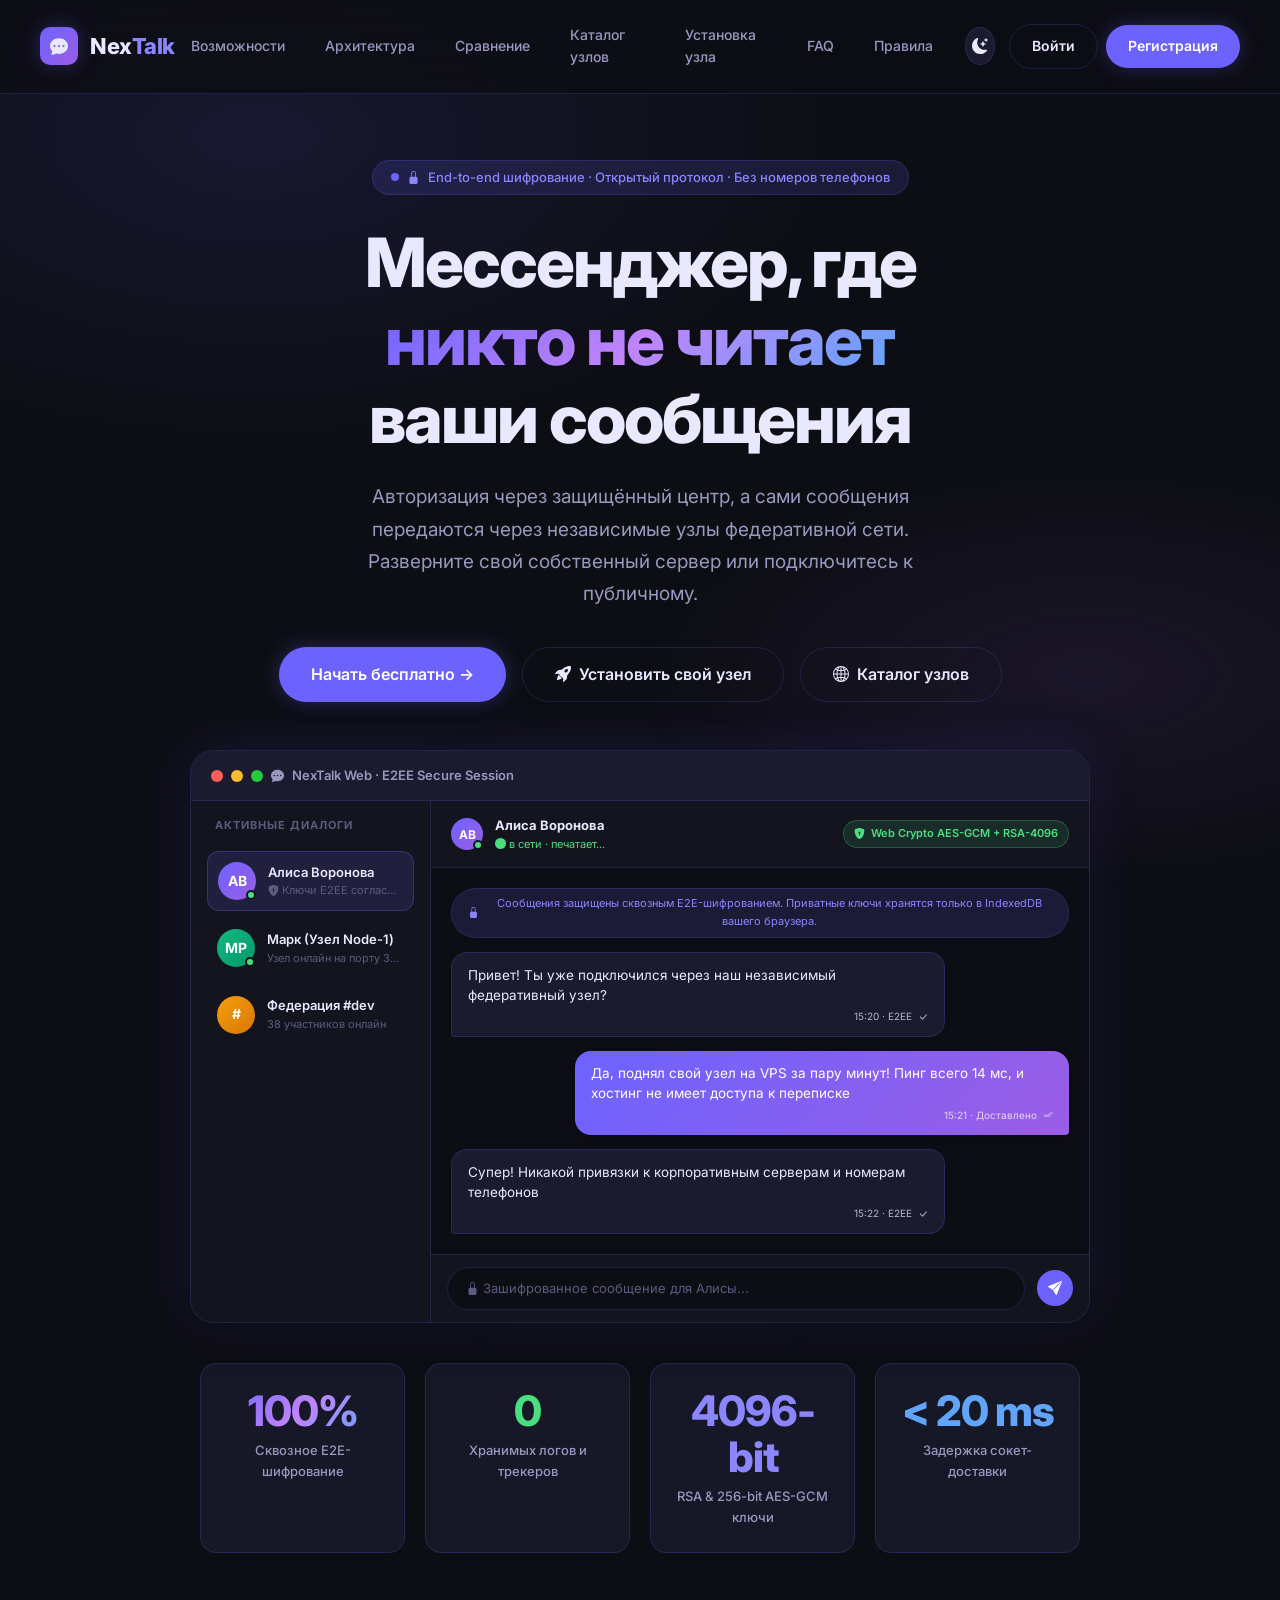
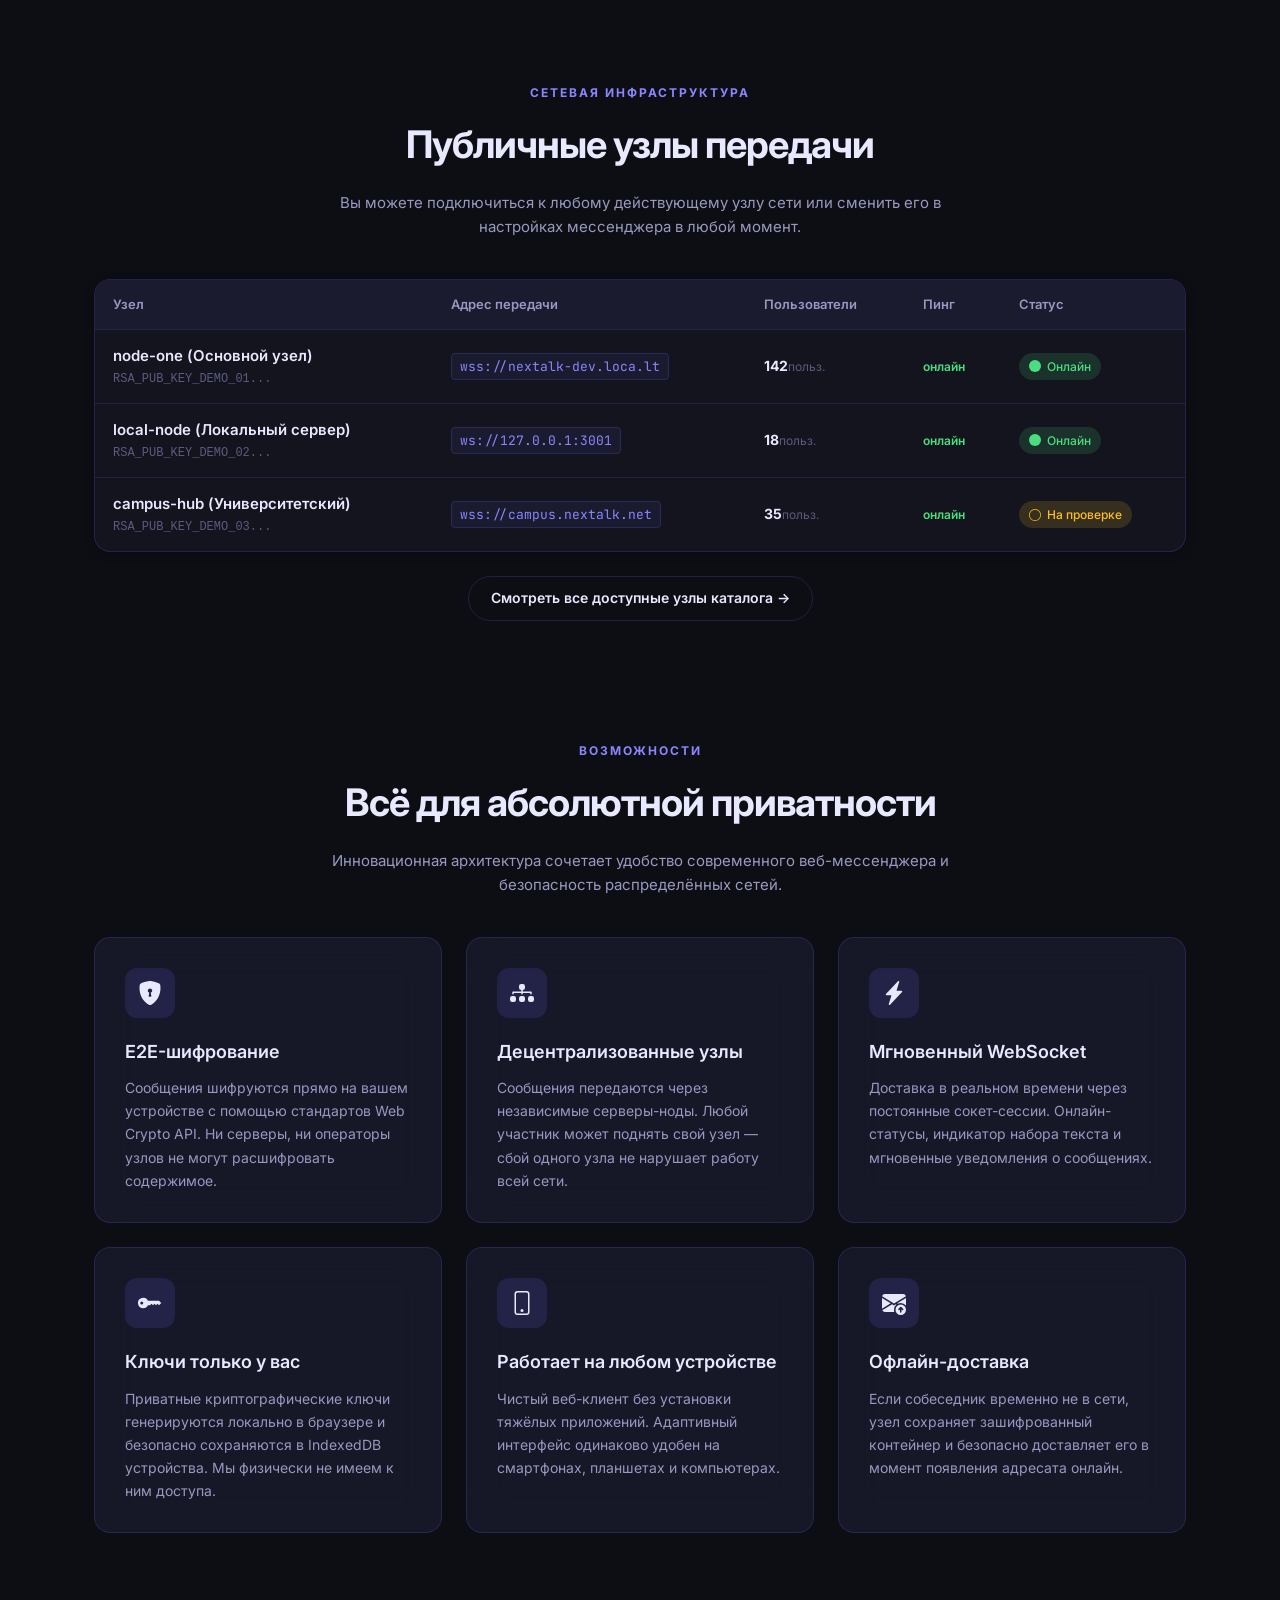
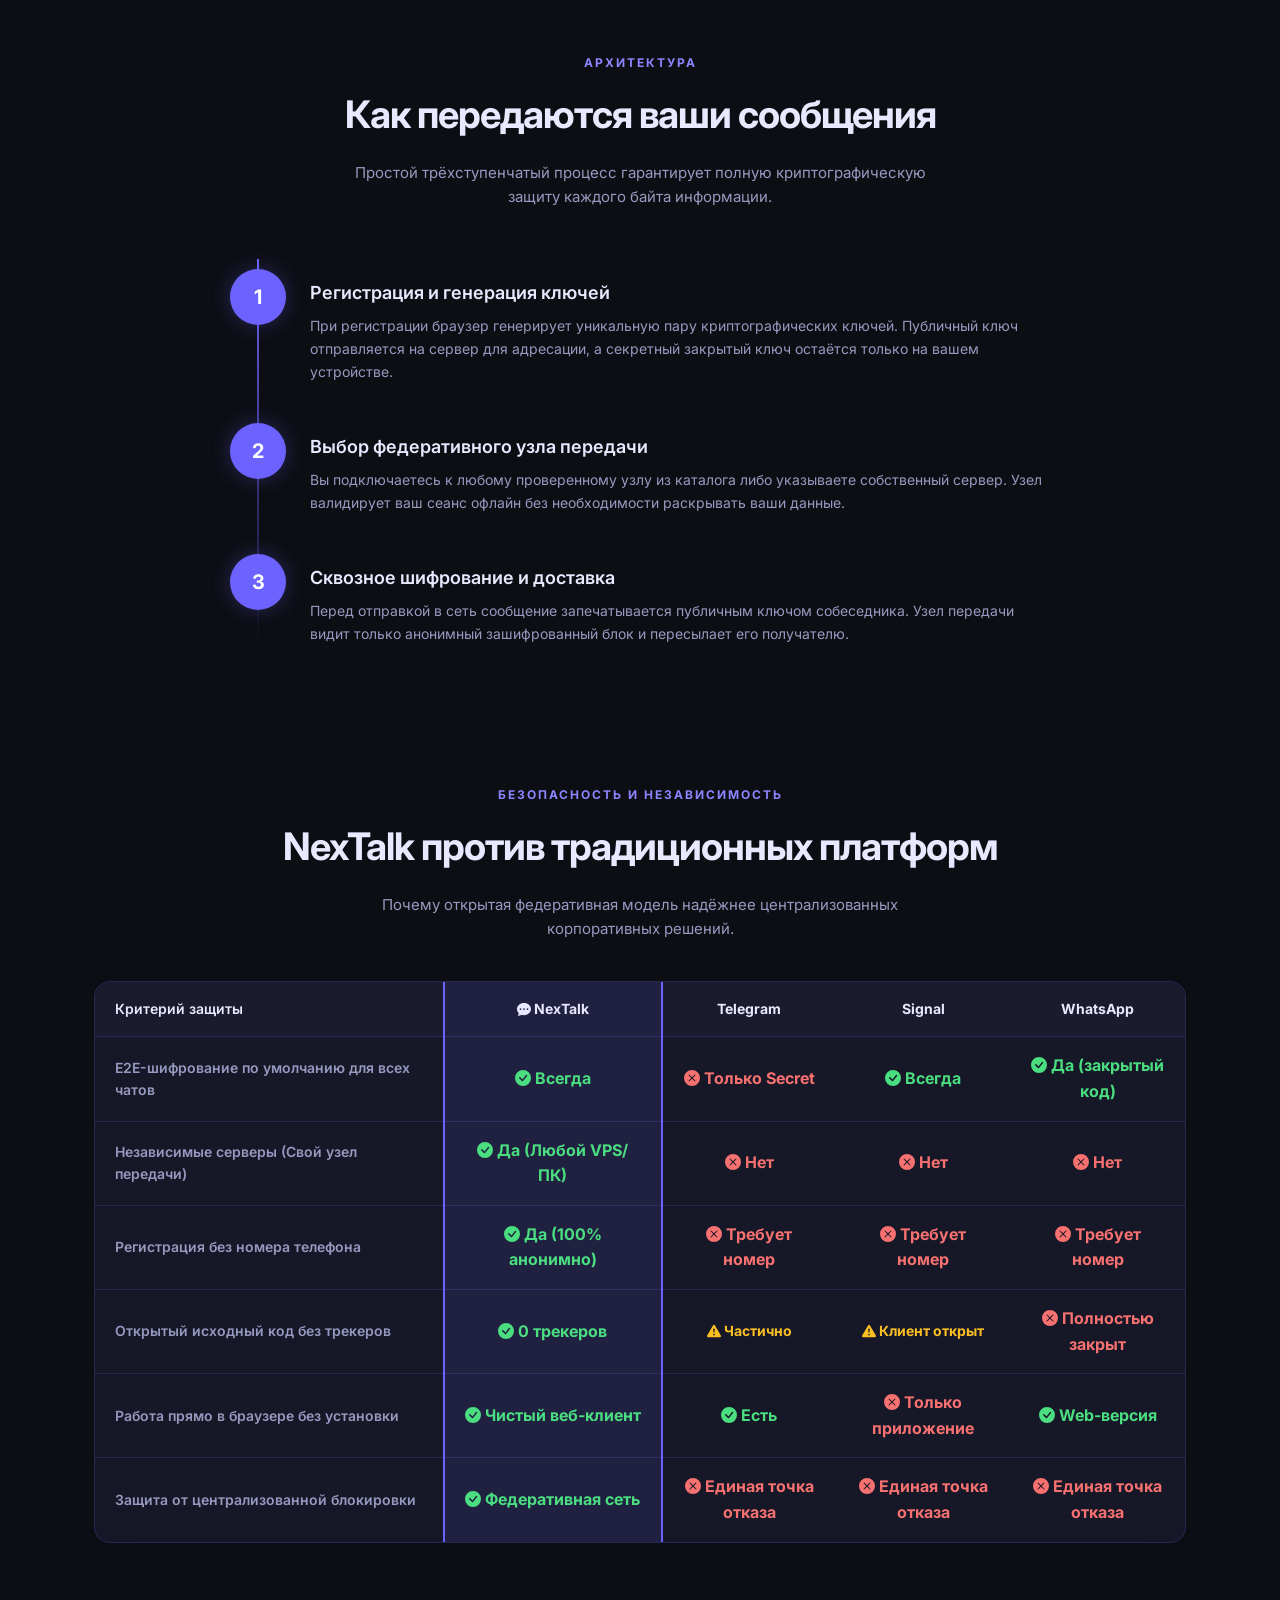
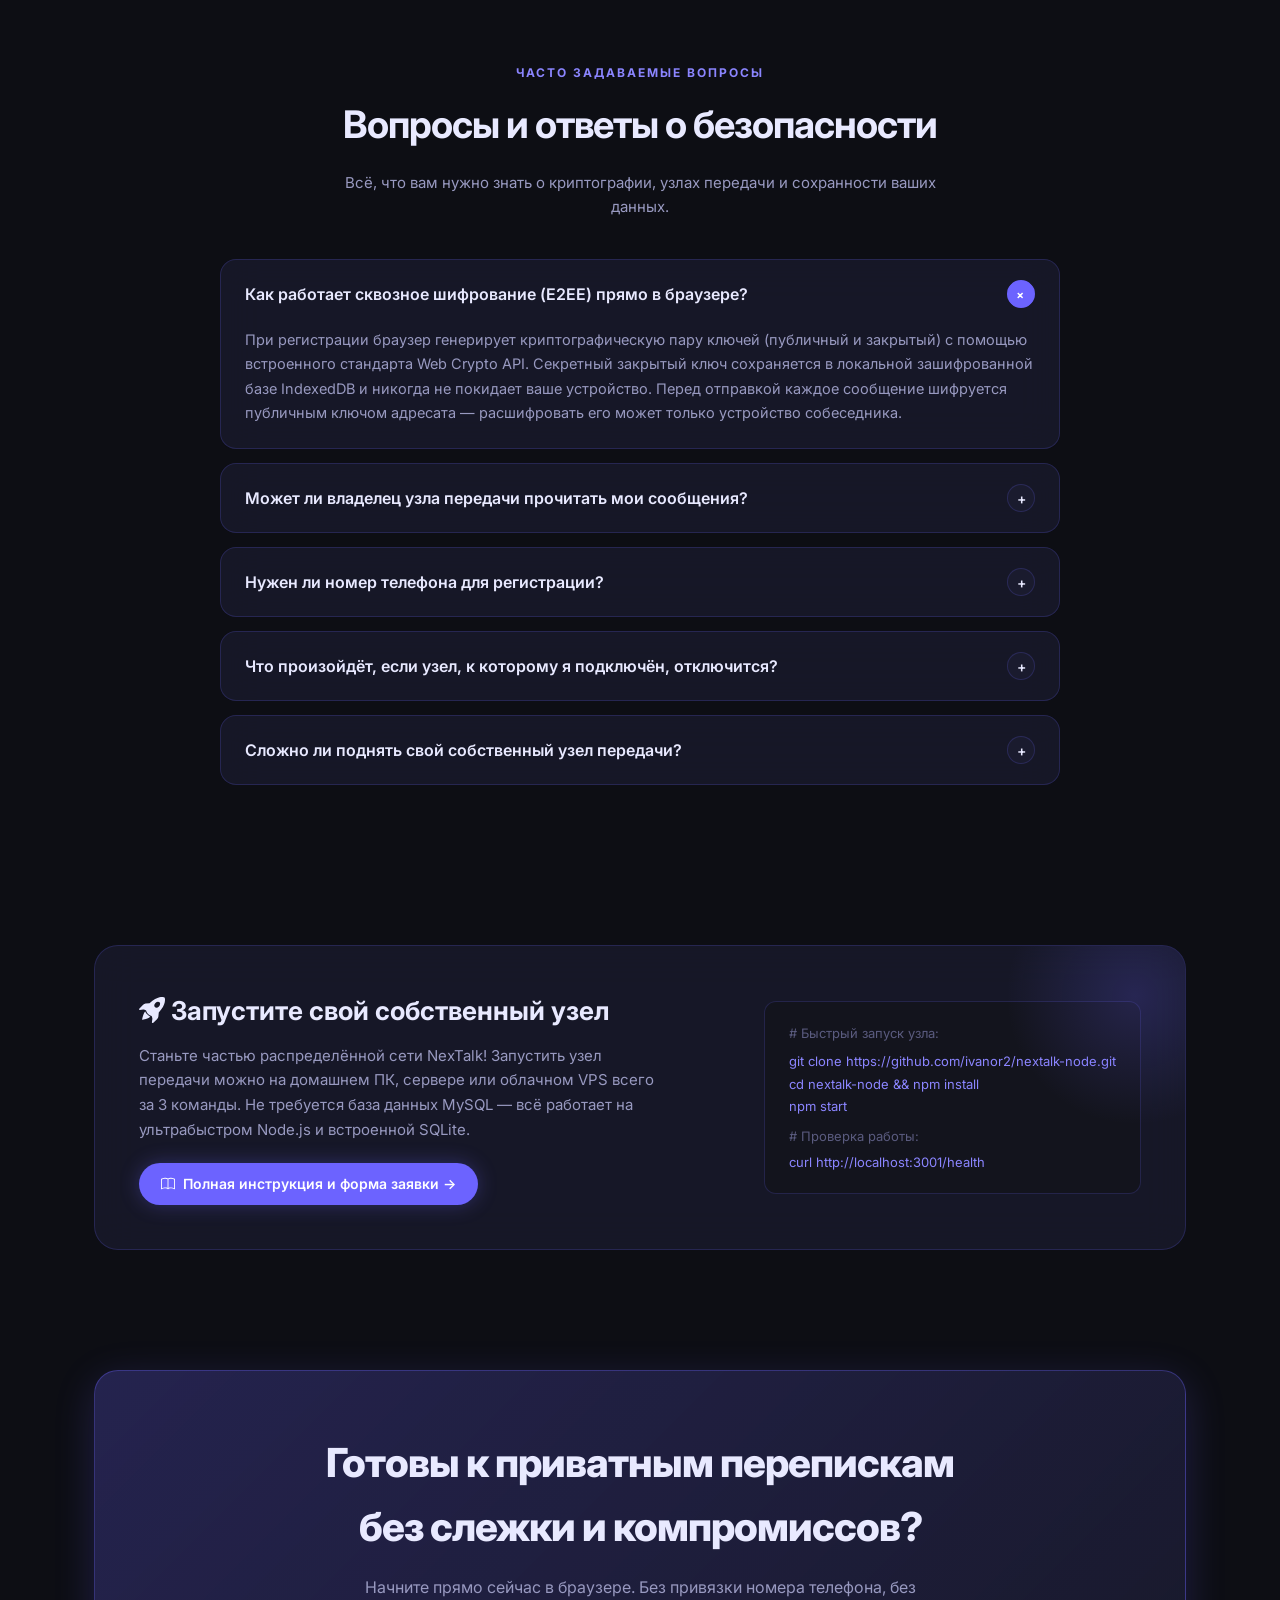
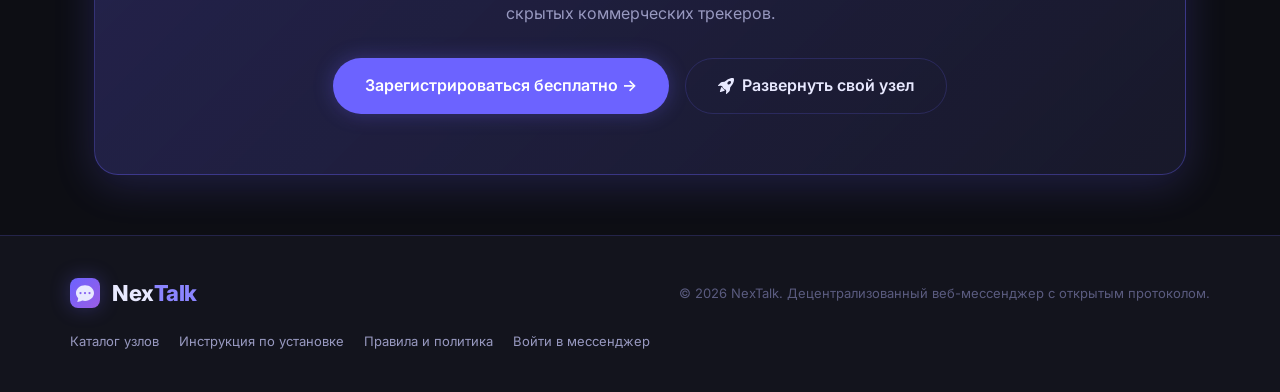
==== index.html @ 7e117a7c "task snapshot 45705c16-a307-473e-a20a-50e073682988" ====
<!DOCTYPE html><html lang="ru" data-theme="dark"><head><meta charset="UTF-8"><meta name="viewport" content="width=device-width, initial-scale=1.0"><title>NexTalk — Децентрализованный мессенджер с E2E-шифрованием</title><meta name="description" content="NexTalk — защищённый веб-мессенджер со сквозным шифрованием (E2EE) и децентрализованной сетью независимых узлов передачи сообщений."><!-- SEO / Social --><meta property="og:type" content="website"><meta property="og:title" content="NexTalk — Децентрализованный мессенджер с E2E-шифрованием"><meta property="og:description" content="NexTalk — защищённый веб-мессенджер со сквозным шифрованием (E2EE) и децентрализованной сетью независимых узлов передачи сообщений."><meta name="twitter:card" content="summary_large_image"><link rel="icon" href="data:image/svg+xml,<svg xmlns='http://www.w3.org/2000/svg' viewBox='0 0 16 16'><text y='14' font-size='14'>%F0%9F%92%AC</text></svg>"><!-- Performance: early font connections --><link rel="preconnect" href="https://fonts.googleapis.com"><link rel="preconnect" href="https://fonts.gstatic.com" crossorigin><link rel="stylesheet" href="https://fonts.googleapis.com/css2?family=Inter:wght@300;400;500;600;700;800&family=JetBrains+Mono:wght@400;500;600&display=swap" media="print" onload="this.media='all'"><noscript><link rel="stylesheet" href="https://fonts.googleapis.com/css2?family=Inter:wght@300;400;500;600;700;800&family=JetBrains+Mono:wght@400;500;600&display=swap"></noscript><link rel="stylesheet" href="css/style.css"></head><body><!-- NAV --><nav class="nav" id="mainNav"><a href="index.html" class="nav-logo"><div class="logo-icon"><svg xmlns="http://www.w3.org/2000/svg" width="16" height="16" fill="currentColor" class="bi bi-chat-dots-fill" viewBox="0 0 16 16"><path d="M16 8c0 3.866-3.582 7-8 7a9 9 0 0 1-2.347-.306c-.584.296-1.925.864-4.181 1.234-.2.032-.352-.176-.273-.362.354-.836.674-1.95.77-2.966C.744 11.37 0 9.76 0 8c0-3.866 3.582-7 8-7s8 3.134 8 7M5 8a1 1 0 1 0-2 0 1 1 0 0 0 2 0m4 0a1 1 0 1 0-2 0 1 1 0 0 0 2 0m3 1a1 1 0 1 0 0-2 1 1 0 0 0 0 2"/></svg></div><span>Nex<em>Talk</em></span></a><button class="nav-burger" id="navBurger" aria-label="Меню"><svg xmlns="http://www.w3.org/2000/svg" width="16" height="16" fill="currentColor" class="bi bi-list" viewBox="0 0 16 16"><path fill-rule="evenodd" d="M2.5 12a.5.5 0 0 1 .5-.5h10a.5.5 0 0 1 0 1H3a.5.5 0 0 1-.5-.5m0-4a.5.5 0 0 1 .5-.5h10a.5.5 0 0 1 0 1H3a.5.5 0 0 1-.5-.5m0-4a.5.5 0 0 1 .5-.5h10a.5.5 0 0 1 0 1H3a.5.5 0 0 1-.5-.5"/></svg></button><div class="nav-links" id="navLinks"><a href="#features" class="nav-link">Возможности</a><a href="#how" class="nav-link">Архитектура</a><a href="#comparison" class="nav-link">Сравнение</a><a href="nodes.html" class="nav-link">Каталог узлов</a><a href="install.html" class="nav-link">Установка узла</a><a href="#faq" class="nav-link">FAQ</a><a href="rules.html" class="nav-link">Правила</a><button class="theme-toggle" id="themeToggle" title="Переключить тему"><svg xmlns="http://www.w3.org/2000/svg" width="16" height="16" fill="currentColor" class="bi bi-moon-stars-fill" viewBox="0 0 16 16"><path d="M6 .278a.77.77 0 0 1 .08.858 7.2 7.2 0 0 0-.878 3.46c0 4.021 3.278 7.277 7.318 7.277q.792-.001 1.533-.16a.79.79 0 0 1 .81.316.73.73 0 0 1-.031.893A8.35 8.35 0 0 1 8.344 16C3.734 16 0 12.286 0 7.71 0 4.266 2.114 1.312 5.124.06A.75.75 0 0 1 6 .278"/><path d="M10.794 3.148a.217.217 0 0 1 .412 0l.387 1.162c.173.518.579.924 1.097 1.097l1.162.387a.217.217 0 0 1 0 .412l-1.162.387a1.73 1.73 0 0 0-1.097 1.097l-.387 1.162a.217.217 0 0 1-.412 0l-.387-1.162A1.73 1.73 0 0 0 9.31 6.593l-1.162-.387a.217.217 0 0 1 0-.412l1.162-.387a1.73 1.73 0 0 0 1.097-1.097zM13.863.099a.145.145 0 0 1 .274 0l.258.774c.115.346.386.617.732.732l.774.258a.145.145 0 0 1 0 .274l-.774.258a1.16 1.16 0 0 0-.732.732l-.258.774a.145.145 0 0 1-.274 0l-.258-.774a1.16 1.16 0 0 0-.732-.732l-.774-.258a.145.145 0 0 1 0-.274l.774-.258c.346-.115.617-.386.732-.732z"/></svg></button><a href="../login.php" class="btn btn-ghost" style="margin-left: 6px;">Войти</a><a href="../register.php" class="btn btn-primary">Регистрация</a></div></nav><div class="nav-spacer"></div><!-- HERO --><header class="hero"><div class="hero-badge"><svg xmlns="http://www.w3.org/2000/svg" width="16" height="16" fill="currentColor" class="bi bi-lock-fill" viewBox="0 0 16 16"><path d="M8 1a2 2 0 0 1 2 2v4H6V3a2 2 0 0 1 2-2m3 6V3a3 3 0 0 0-6 0v4a2 2 0 0 0-2 2v5a2 2 0 0 0 2 2h6a2 2 0 0 0 2-2V9a2 2 0 0 0-2-2"/></svg> End-to-end шифрование · Открытый протокол · Без номеров телефонов
    </div><h1>
      Мессенджер, где<br><span class="gradient-text">никто не читает</span><br>
      ваши сообщения
    </h1><p class="hero-desc">
      Авторизация через защищённый центр, а сами сообщения передаются через независимые узлы федеративной сети. Разверните свой собственный сервер или подключитесь к публичному.
    </p><div class="hero-actions"><a href="../register.php" class="btn btn-primary btn-lg">
        Начать бесплатно →
      </a><a href="install.html" class="btn btn-ghost btn-lg"><svg xmlns="http://www.w3.org/2000/svg" width="16" height="16" fill="currentColor" class="bi bi-rocket-takeoff-fill" viewBox="0 0 16 16"><path d="M12.17 9.53c2.307-2.592 3.278-4.684 3.641-6.218.21-.887.214-1.58.16-2.065a3.6 3.6 0 0 0-.108-.563 2 2 0 0 0-.078-.23V.453c-.073-.164-.168-.234-.352-.295a2 2 0 0 0-.16-.045 4 4 0 0 0-.57-.093c-.49-.044-1.19-.03-2.08.188-1.536.374-3.618 1.343-6.161 3.604l-2.4.238h-.006a2.55 2.55 0 0 0-1.524.734L.15 7.17a.512.512 0 0 0 .433.868l1.896-.271c.28-.04.592.013.955.132.232.076.437.16.655.248l.203.083c.196.816.66 1.58 1.275 2.195.613.614 1.376 1.08 2.191 1.277l.082.202c.089.218.173.424.249.657.118.363.172.676.132.956l-.271 1.9a.512.512 0 0 0 .867.433l2.382-2.386c.41-.41.668-.949.732-1.526zm.11-3.699c-.797.8-1.93.961-2.528.362-.598-.6-.436-1.733.361-2.532.798-.799 1.93-.96 2.528-.361s.437 1.732-.36 2.531Z"/><path d="M5.205 10.787a7.6 7.6 0 0 0 1.804 1.352c-1.118 1.007-4.929 2.028-5.054 1.903-.126-.127.737-4.189 1.839-5.18.346.69.837 1.35 1.411 1.925"/></svg> Установить свой узел
      </a><a href="nodes.html" class="btn btn-ghost btn-lg"><svg xmlns="http://www.w3.org/2000/svg" width="16" height="16" fill="currentColor" class="bi bi-globe2" viewBox="0 0 16 16"><path d="M0 8a8 8 0 1 1 16 0A8 8 0 0 1 0 8m7.5-6.923c-.67.204-1.335.82-1.887 1.855q-.215.403-.395.872c.705.157 1.472.257 2.282.287zM4.249 3.539q.214-.577.481-1.078a7 7 0 0 1 .597-.933A7 7 0 0 0 3.051 3.05q.544.277 1.198.49zM3.509 7.5c.036-1.07.188-2.087.436-3.008a9 9 0 0 1-1.565-.667A6.96 6.96 0 0 0 1.018 7.5zm1.4-2.741a12.3 12.3 0 0 0-.4 2.741H7.5V5.091c-.91-.03-1.783-.145-2.591-.332M8.5 5.09V7.5h2.99a12.3 12.3 0 0 0-.399-2.741c-.808.187-1.681.301-2.591.332zM4.51 8.5c.035.987.176 1.914.399 2.741A13.6 13.6 0 0 1 7.5 10.91V8.5zm3.99 0v2.409c.91.03 1.783.145 2.591.332.223-.827.364-1.754.4-2.741zm-3.282 3.696q.18.469.395.872c.552 1.035 1.218 1.65 1.887 1.855V11.91c-.81.03-1.577.13-2.282.287zm.11 2.276a7 7 0 0 1-.598-.933 9 9 0 0 1-.481-1.079 8.4 8.4 0 0 0-1.198.49 7 7 0 0 0 2.276 1.522zm-1.383-2.964A13.4 13.4 0 0 1 3.508 8.5h-2.49a6.96 6.96 0 0 0 1.362 3.675c.47-.258.995-.482 1.565-.667m6.728 2.964a7 7 0 0 0 2.275-1.521 8.4 8.4 0 0 0-1.197-.49 9 9 0 0 1-.481 1.078 7 7 0 0 1-.597.933M8.5 11.909v3.014c.67-.204 1.335-.82 1.887-1.855q.216-.403.395-.872A12.6 12.6 0 0 0 8.5 11.91zm3.555-.401c.57.185 1.095.409 1.565.667A6.96 6.96 0 0 0 14.982 8.5h-2.49a13.4 13.4 0 0 1-.437 3.008M14.982 7.5a6.96 6.96 0 0 0-1.362-3.675c-.47.258-.995.482-1.565.667.248.92.4 1.938.437 3.008zM11.27 2.461q.266.502.482 1.078a8.4 8.4 0 0 0 1.196-.49 7 7 0 0 0-2.275-1.52c.218.283.418.597.597.932m-.488 1.343a8 8 0 0 0-.395-.872C9.835 1.897 9.17 1.282 8.5 1.077V4.09c.81-.03 1.577-.13 2.282-.287z"/></svg> Каталог узлов
      </a></div><!-- INTERACTIVE PRODUCT MOCKUP --><div class="hero-mockup-container"><div class="hero-mockup-glow"></div><div class="mockup-window" id="heroMockup"><!-- Window Titlebar --><div class="mockup-titlebar"><div class="mockup-dots"><span class="mockup-dot red"></span><span class="mockup-dot yellow"></span><span class="mockup-dot green"></span><span class="mockup-window-title"><svg xmlns="http://www.w3.org/2000/svg" width="16" height="16" fill="currentColor" class="bi bi-chat-dots-fill" viewBox="0 0 16 16"><path d="M16 8c0 3.866-3.582 7-8 7a9 9 0 0 1-2.347-.306c-.584.296-1.925.864-4.181 1.234-.2.032-.352-.176-.273-.362.354-.836.674-1.95.77-2.966C.744 11.37 0 9.76 0 8c0-3.866 3.582-7 8-7s8 3.134 8 7M5 8a1 1 0 1 0-2 0 1 1 0 0 0 2 0m4 0a1 1 0 1 0-2 0 1 1 0 0 0 2 0m3 1a1 1 0 1 0 0-2 1 1 0 0 0 0 2"/></svg> NexTalk Web · E2EE Secure Session</span></div></div><!-- Window Body --><div class="mockup-body"><!-- Mockup Sidebar --><div class="mockup-sidebar"><div class="mockup-sidebar-header">Активные диалоги</div><div class="mockup-chat-item active"><div class="mockup-avatar">
                АВ
                <span class="status-dot"></span></div><div class="mockup-chat-info"><div class="mockup-chat-name">Алиса Воронова</div><div class="mockup-chat-preview"><svg xmlns="http://www.w3.org/2000/svg" width="16" height="16" fill="currentColor" class="bi bi-shield-lock-fill" viewBox="0 0 16 16"><path fill-rule="evenodd" d="M8 0c-.69 0-1.843.265-2.928.56-1.11.3-2.229.655-2.887.87a1.54 1.54 0 0 0-1.044 1.262c-.596 4.477.787 7.795 2.465 9.99a11.8 11.8 0 0 0 2.517 2.453c.386.273.744.482 1.048.625.28.132.581.24.829.24s.548-.108.829-.24a7 7 0 0 0 1.048-.625 11.8 11.8 0 0 0 2.517-2.453c1.678-2.195 3.061-5.513 2.465-9.99a1.54 1.54 0 0 0-1.044-1.263 63 63 0 0 0-2.887-.87C9.843.266 8.69 0 8 0m0 5a1.5 1.5 0 0 1 .5 2.915l.385 1.99a.5.5 0 0 1-.491.595h-.788a.5.5 0 0 1-.49-.595l.384-1.99A1.5 1.5 0 0 1 8 5"/></svg> Ключи E2EE согласованы</div></div></div><div class="mockup-chat-item"><div class="mockup-avatar" style="background: linear-gradient(135deg, #10B981, #059669);">
                МР
                <span class="status-dot"></span></div><div class="mockup-chat-info"><div class="mockup-chat-name">Марк (Узел Node-1)</div><div class="mockup-chat-preview">Узел онлайн на порту 3001</div></div></div><div class="mockup-chat-item"><div class="mockup-avatar" style="background: linear-gradient(135deg, #F59E0B, #D97706);">
                #
              </div><div class="mockup-chat-info"><div class="mockup-chat-name">Федерация #dev</div><div class="mockup-chat-preview">38 участников онлайн</div></div></div></div><!-- Mockup Main Chat --><div class="mockup-chat-main"><div class="mockup-chat-header"><div class="mockup-chat-contact-info"><div class="mockup-avatar" style="width: 32px; height: 32px; font-size: 12px;">
                  АВ
                  <span class="status-dot"></span></div><div><div style="font-size: 13px; font-weight: 700; color: var(--text-primary);">Алиса Воронова</div><div style="font-size: 11px; color: var(--success);"><svg xmlns="http://www.w3.org/2000/svg" width="16" height="16" fill="currentColor" class="bi bi-circle-fill" viewBox="0 0 16 16"><circle cx="8" cy="8" r="8"/></svg> в сети · печатает...</div></div></div><div class="mockup-sec-badge"><span><svg xmlns="http://www.w3.org/2000/svg" width="16" height="16" fill="currentColor" class="bi bi-shield-lock-fill" viewBox="0 0 16 16"><path fill-rule="evenodd" d="M8 0c-.69 0-1.843.265-2.928.56-1.11.3-2.229.655-2.887.87a1.54 1.54 0 0 0-1.044 1.262c-.596 4.477.787 7.795 2.465 9.99a11.8 11.8 0 0 0 2.517 2.453c.386.273.744.482 1.048.625.28.132.581.24.829.24s.548-.108.829-.24a7 7 0 0 0 1.048-.625 11.8 11.8 0 0 0 2.517-2.453c1.678-2.195 3.061-5.513 2.465-9.99a1.54 1.54 0 0 0-1.044-1.263 63 63 0 0 0-2.887-.87C9.843.266 8.69 0 8 0m0 5a1.5 1.5 0 0 1 .5 2.915l.385 1.99a.5.5 0 0 1-.491.595h-.788a.5.5 0 0 1-.49-.595l.384-1.99A1.5 1.5 0 0 1 8 5"/></svg></span><span>Web Crypto AES-GCM + RSA-4096</span></div></div><!-- Messages List --><div class="mockup-messages"><div class="mockup-system-bubble"><svg xmlns="http://www.w3.org/2000/svg" width="16" height="16" fill="currentColor" class="bi bi-lock-fill" viewBox="0 0 16 16"><path d="M8 1a2 2 0 0 1 2 2v4H6V3a2 2 0 0 1 2-2m3 6V3a3 3 0 0 0-6 0v4a2 2 0 0 0-2 2v5a2 2 0 0 0 2 2h6a2 2 0 0 0 2-2V9a2 2 0 0 0-2-2"/></svg> Сообщения защищены сквозным E2E-шифрованием. Приватные ключи хранятся только в IndexedDB вашего браузера.
              </div><!-- Message 1: Incoming --><div class="mockup-msg incoming"><div class="mockup-bubble"><div class="mockup-text-normal">
                    Привет! Ты уже подключился через наш независимый федеративный узел?
                  </div><div class="mockup-msg-meta">15:20 · E2EE <svg xmlns="http://www.w3.org/2000/svg" width="16" height="16" fill="currentColor" class="bi bi-check-lg" viewBox="0 0 16 16"><path d="M12.736 3.97a.733.733 0 0 1 1.047 0c.286.289.29.756.01 1.05L7.88 12.01a.733.733 0 0 1-1.065.02L3.217 8.384a.757.757 0 0 1 0-1.06.733.733 0 0 1 1.047 0l3.052 3.093 5.4-6.425z"/></svg></div></div></div><!-- Message 2: Outgoing --><div class="mockup-msg outgoing"><div class="mockup-bubble"><div class="mockup-text-normal">
                    Да, поднял свой узел на VPS за пару минут! Пинг всего 14 мс, и хостинг не имеет доступа к переписке
                  </div><div class="mockup-msg-meta">15:21 · Доставлено <svg xmlns="http://www.w3.org/2000/svg" width="16" height="16" fill="currentColor" class="bi bi-check2-all" viewBox="0 0 16 16"><path d="M12.354 4.354a.5.5 0 0 0-.708-.708L5 10.293 1.854 7.146a.5.5 0 1 0-.708.708l3.5 3.5a.5.5 0 0 0 .708 0zm-4.208 7-.896-.897.707-.707.543.543 6.646-6.647a.5.5 0 0 1 .708.708l-7 7a.5.5 0 0 1-.708 0"/><path d="m5.354 7.146.896.897-.707.707-.897-.896a.5.5 0 1 1 .708-.708"/></svg></div></div></div><!-- Message 3: Incoming --><div class="mockup-msg incoming"><div class="mockup-bubble"><div class="mockup-text-normal">
                    Супер! Никакой привязки к корпоративным серверам и номерам телефонов
                  </div><div class="mockup-msg-meta">15:22 · E2EE <svg xmlns="http://www.w3.org/2000/svg" width="16" height="16" fill="currentColor" class="bi bi-check-lg" viewBox="0 0 16 16"><path d="M12.736 3.97a.733.733 0 0 1 1.047 0c.286.289.29.756.01 1.05L7.88 12.01a.733.733 0 0 1-1.065.02L3.217 8.384a.757.757 0 0 1 0-1.06.733.733 0 0 1 1.047 0l3.052 3.093 5.4-6.425z"/></svg></div></div></div></div><!-- Fake input bar --><div class="mockup-input-bar"><div class="mockup-fake-input"><svg xmlns="http://www.w3.org/2000/svg" width="16" height="16" fill="currentColor" class="bi bi-lock-fill" viewBox="0 0 16 16"><path d="M8 1a2 2 0 0 1 2 2v4H6V3a2 2 0 0 1 2-2m3 6V3a3 3 0 0 0-6 0v4a2 2 0 0 0-2 2v5a2 2 0 0 0 2 2h6a2 2 0 0 0 2-2V9a2 2 0 0 0-2-2"/></svg> Зашифрованное сообщение для Алисы...
              </div><div class="mockup-send-btn"><svg xmlns="http://www.w3.org/2000/svg" width="16" height="16" fill="currentColor" class="bi bi-send-fill" viewBox="0 0 16 16"><path d="M15.964.686a.5.5 0 0 0-.65-.65L.767 5.855H.766l-.452.18a.5.5 0 0 0-.082.887l.41.26.001.002 4.995 3.178 3.178 4.995.002.002.26.41a.5.5 0 0 0 .886-.083zm-1.833 1.89L6.637 10.07l-.215-.338a.5.5 0 0 0-.154-.154l-.338-.215 7.494-7.494 1.178-.471z"/></svg></div></div></div></div></div></div><!-- STATS COUNTERS BAR --><div class="stats-bar"><div class="stat-item"><div class="stat-num gradient-text">100%</div><div class="stat-label">Сквозное E2E-шифрование</div></div><div class="stat-item"><div class="stat-num" style="color: var(--success);">0</div><div class="stat-label">Хранимых логов и трекеров</div></div><div class="stat-item"><div class="stat-num" style="color: var(--accent-light);">4096-bit</div><div class="stat-label">RSA & 256-bit AES-GCM ключи</div></div><div class="stat-item"><div class="stat-num" style="color: var(--info);">&lt; 20 ms</div><div class="stat-label">Задержка сокет-доставки</div></div></div></header><!-- PUBLIC NODES PREVIEW --><section class="section" id="nodes-preview"><div class="section-label">Сетевая инфраструктура</div><h2 class="section-title">Публичные узлы передачи</h2><p class="section-desc">
      Вы можете подключиться к любому действующему узлу сети или сменить его в настройках мессенджера в любой момент.
    </p><div class="table-wrap"><table class="data-table"><thead><tr><th>Узел</th><th>Адрес передачи</th><th>Пользователи</th><th>Пинг</th><th>Статус</th></tr></thead><tbody><tr class="node-row" data-search="node-one основной wss://nextalk-dev.loca.lt" data-status="active"><td><div class="node-name-title">node-one (Основной узел)</div><div class="node-key-mono">RSA_PUB_KEY_DEMO_01...</div></td><td><code class="code-tag">wss://nextalk-dev.loca.lt</code></td><td><strong>142</strong><span style="font-size:12px;color:var(--text-muted)">польз.</span></td><td><span class="ping-badge" data-url="https://nextalk-dev.loca.lt">online</span></td><td><span class="badge-status badge-active"><svg xmlns="http://www.w3.org/2000/svg" width="16" height="16" fill="currentColor" class="bi bi-circle-fill" viewBox="0 0 16 16"><circle cx="8" cy="8" r="8"/></svg> Онлайн</span></td></tr><tr class="node-row" data-search="local-node локальный ws://127.0.0.1:3001" data-status="active"><td><div class="node-name-title">local-node (Локальный сервер)</div><div class="node-key-mono">RSA_PUB_KEY_DEMO_02...</div></td><td><code class="code-tag">ws://127.0.0.1:3001</code></td><td><strong>18</strong><span style="font-size:12px;color:var(--text-muted)">польз.</span></td><td><span class="ping-badge" data-url="http://127.0.0.1:3001">online</span></td><td><span class="badge-status badge-active"><svg xmlns="http://www.w3.org/2000/svg" width="16" height="16" fill="currentColor" class="bi bi-circle-fill" viewBox="0 0 16 16"><circle cx="8" cy="8" r="8"/></svg> Онлайн</span></td></tr><tr class="node-row" data-search="campus-hub университет wss://campus.nextalk.net" data-status="pending"><td><div class="node-name-title">campus-hub (Университетский)</div><div class="node-key-mono">RSA_PUB_KEY_DEMO_03...</div></td><td><code class="code-tag">wss://campus.nextalk.net</code></td><td><strong>35</strong><span style="font-size:12px;color:var(--text-muted)">польз.</span></td><td><span class="ping-badge" data-url="https://campus.nextalk.net">тест</span></td><td><span class="badge-status badge-pending"><svg xmlns="http://www.w3.org/2000/svg" width="16" height="16" fill="currentColor" class="bi bi-circle" viewBox="0 0 16 16"><path d="M8 15A7 7 0 1 1 8 1a7 7 0 0 1 0 14m0 1A8 8 0 1 0 8 0a8 8 0 0 0 0 16"/></svg> На проверке</span></td></tr></tbody></table></div><div style="text-align: center; margin-top: 24px;"><a href="nodes.html" class="btn btn-ghost">
        Смотреть все доступные узлы каталога →
      </a></div></section><!-- FEATURES --><section class="section" id="features"><div class="section-label">Возможности</div><h2 class="section-title">Всё для абсолютной приватности</h2><p class="section-desc">
      Инновационная архитектура сочетает удобство современного веб-мессенджера и безопасность распределённых сетей.
    </p><div class="features-grid"><div class="feature-card"><div class="feature-icon"><svg xmlns="http://www.w3.org/2000/svg" width="16" height="16" fill="currentColor" class="bi bi-shield-lock-fill" viewBox="0 0 16 16"><path fill-rule="evenodd" d="M8 0c-.69 0-1.843.265-2.928.56-1.11.3-2.229.655-2.887.87a1.54 1.54 0 0 0-1.044 1.262c-.596 4.477.787 7.795 2.465 9.99a11.8 11.8 0 0 0 2.517 2.453c.386.273.744.482 1.048.625.28.132.581.24.829.24s.548-.108.829-.24a7 7 0 0 0 1.048-.625 11.8 11.8 0 0 0 2.517-2.453c1.678-2.195 3.061-5.513 2.465-9.99a1.54 1.54 0 0 0-1.044-1.263 63 63 0 0 0-2.887-.87C9.843.266 8.69 0 8 0m0 5a1.5 1.5 0 0 1 .5 2.915l.385 1.99a.5.5 0 0 1-.491.595h-.788a.5.5 0 0 1-.49-.595l.384-1.99A1.5 1.5 0 0 1 8 5"/></svg></div><h3>E2E-шифрование</h3><p>Сообщения шифруются прямо на вашем устройстве с помощью стандартов Web Crypto API. Ни серверы, ни операторы узлов не могут расшифровать содержимое.</p></div><div class="feature-card"><div class="feature-icon"><svg xmlns="http://www.w3.org/2000/svg" width="16" height="16" fill="currentColor" class="bi bi-diagram-3-fill" viewBox="0 0 16 16"><path fill-rule="evenodd" d="M6 3.5A1.5 1.5 0 0 1 7.5 2h1A1.5 1.5 0 0 1 10 3.5v1A1.5 1.5 0 0 1 8.5 6v1H14a.5.5 0 0 1 .5.5v1a.5.5 0 0 1-1 0V8h-5v.5a.5.5 0 0 1-1 0V8h-5v.5a.5.5 0 0 1-1 0v-1A.5.5 0 0 1 2 7h5.5V6A1.5 1.5 0 0 1 6 4.5zm-6 8A1.5 1.5 0 0 1 1.5 10h1A1.5 1.5 0 0 1 4 11.5v1A1.5 1.5 0 0 1 2.5 14h-1A1.5 1.5 0 0 1 0 12.5zm6 0A1.5 1.5 0 0 1 7.5 10h1a1.5 1.5 0 0 1 1.5 1.5v1A1.5 1.5 0 0 1 8.5 14h-1A1.5 1.5 0 0 1 6 12.5zm6 0a1.5 1.5 0 0 1 1.5-1.5h1a1.5 1.5 0 0 1 1.5 1.5v1a1.5 1.5 0 0 1-1.5 1.5h-1a1.5 1.5 0 0 1-1.5-1.5z"/></svg></div><h3>Децентрализованные узлы</h3><p>Сообщения передаются через независимые серверы-ноды. Любой участник может поднять свой узел — сбой одного узла не нарушает работу всей сети.</p></div><div class="feature-card"><div class="feature-icon"><svg xmlns="http://www.w3.org/2000/svg" width="16" height="16" fill="currentColor" class="bi bi-lightning-charge-fill" viewBox="0 0 16 16"><path d="M11.251.068a.5.5 0 0 1 .227.58L9.677 6.5H13a.5.5 0 0 1 .364.843l-8 8.5a.5.5 0 0 1-.842-.49L6.323 9.5H3a.5.5 0 0 1-.364-.843l8-8.5a.5.5 0 0 1 .615-.09z"/></svg></div><h3>Мгновенный WebSocket</h3><p>Доставка в реальном времени через постоянные сокет-сессии. Онлайн-статусы, индикатор набора текста и мгновенные уведомления о сообщениях.</p></div><div class="feature-card"><div class="feature-icon"><svg xmlns="http://www.w3.org/2000/svg" width="16" height="16" fill="currentColor" class="bi bi-key-fill" viewBox="0 0 16 16"><path d="M3.5 11.5a3.5 3.5 0 1 1 3.163-5H14L15.5 8 14 9.5l-1-1-1 1-1-1-1 1-1-1-1 1H6.663a3.5 3.5 0 0 1-3.163 2M2.5 9a1 1 0 1 0 0-2 1 1 0 0 0 0 2"/></svg></div><h3>Ключи только у вас</h3><p>Приватные криптографические ключи генерируются локально в браузере и безопасно сохраняются в IndexedDB устройства. Мы физически не имеем к ним доступа.</p></div><div class="feature-card"><div class="feature-icon"><svg xmlns="http://www.w3.org/2000/svg" width="16" height="16" fill="currentColor" class="bi bi-phone" viewBox="0 0 16 16"><path d="M11 1a1 1 0 0 1 1 1v12a1 1 0 0 1-1 1H5a1 1 0 0 1-1-1V2a1 1 0 0 1 1-1zM5 0a2 2 0 0 0-2 2v12a2 2 0 0 0 2 2h6a2 2 0 0 0 2-2V2a2 2 0 0 0-2-2z"/><path d="M8 14a1 1 0 1 0 0-2 1 1 0 0 0 0 2"/></svg></div><h3>Работает на любом устройстве</h3><p>Чистый веб-клиент без установки тяжёлых приложений. Адаптивный интерфейс одинаково удобен на смартфонах, планшетах и компьютерах.</p></div><div class="feature-card"><div class="feature-icon"><svg xmlns="http://www.w3.org/2000/svg" width="16" height="16" fill="currentColor" class="bi bi-envelope-arrow-up-fill" viewBox="0 0 16 16"><path d="M.05 3.555A2 2 0 0 1 2 2h12a2 2 0 0 1 1.95 1.555L8 8.414zM0 4.697v7.104l5.803-3.558zm.192 8.159 6.57-4.027L8 9.586l1.239-.757.367.225A4.49 4.49 0 0 0 8 12.5c0 .526.09 1.03.256 1.5H2a2 2 0 0 1-1.808-1.144M16 4.697v4.974A4.5 4.5 0 0 0 12.5 8a4.5 4.5 0 0 0-1.965.45l-.338-.207z"/><path d="M12.5 16a3.5 3.5 0 1 0 0-7 3.5 3.5 0 0 0 0 7m.354-5.354 1.25 1.25a.5.5 0 0 1-.708.708L13 12.207V14a.5.5 0 0 1-1 0v-1.717l-.28.305a.5.5 0 0 1-.737-.676l1.149-1.25a.5.5 0 0 1 .722-.016"/></svg></div><h3>Офлайн-доставка</h3><p>Если собеседник временно не в сети, узел сохраняет зашифрованный контейнер и безопасно доставляет его в момент появления адресата онлайн.</p></div></div></section><!-- HOW IT WORKS --><section class="section" id="how"><div class="section-label">Архитектура</div><h2 class="section-title">Как передаются ваши сообщения</h2><p class="section-desc">
      Простой трёхступенчатый процесс гарантирует полную криптографическую защиту каждого байта информации.
    </p><div class="steps"><div class="step"><div class="step-num">1</div><div class="step-body"><h3>Регистрация и генерация ключей</h3><p>При регистрации браузер генерирует уникальную пару криптографических ключей. Публичный ключ отправляется на сервер для адресации, а секретный закрытый ключ остаётся только на вашем устройстве.</p></div></div><div class="step"><div class="step-num">2</div><div class="step-body"><h3>Выбор федеративного узла передачи</h3><p>Вы подключаетесь к любому проверенному узлу из каталога либо указываете собственный сервер. Узел валидирует ваш сеанс офлайн без необходимости раскрывать ваши данные.</p></div></div><div class="step"><div class="step-num">3</div><div class="step-body"><h3>Сквозное шифрование и доставка</h3><p>Перед отправкой в сеть сообщение запечатывается публичным ключом собеседника. Узел передачи видит только анонимный зашифрованный блок и пересылает его получателю.</p></div></div></div></section><!-- COMPARISON TABLE --><section class="section" id="comparison"><div class="section-label">Безопасность и независимость</div><h2 class="section-title">NexTalk против традиционных платформ</h2><p class="section-desc">
      Почему открытая федеративная модель надёжнее централизованных корпоративных решений.
    </p><div class="comparison-wrap"><table class="comparison-table"><thead><tr><th style="width: 32%;">Критерий защиты</th><th class="col-nextalk" style="width: 20%;"><svg xmlns="http://www.w3.org/2000/svg" width="16" height="16" fill="currentColor" class="bi bi-chat-dots-fill" viewBox="0 0 16 16"><path d="M16 8c0 3.866-3.582 7-8 7a9 9 0 0 1-2.347-.306c-.584.296-1.925.864-4.181 1.234-.2.032-.352-.176-.273-.362.354-.836.674-1.95.77-2.966C.744 11.37 0 9.76 0 8c0-3.866 3.582-7 8-7s8 3.134 8 7M5 8a1 1 0 1 0-2 0 1 1 0 0 0 2 0m4 0a1 1 0 1 0-2 0 1 1 0 0 0 2 0m3 1a1 1 0 1 0 0-2 1 1 0 0 0 0 2"/></svg> NexTalk</th><th style="width: 16%;">Telegram</th><th style="width: 16%;">Signal</th><th style="width: 16%;">WhatsApp</th></tr></thead><tbody><tr><td>E2E-шифрование по умолчанию для всех чатов</td><td class="col-nextalk"><span class="check-yes"><svg xmlns="http://www.w3.org/2000/svg" width="16" height="16" fill="currentColor" class="bi bi-check-circle-fill" viewBox="0 0 16 16"><path d="M16 8A8 8 0 1 1 0 8a8 8 0 0 1 16 0m-3.97-3.03a.75.75 0 0 0-1.08.022L7.477 9.417 5.384 7.323a.75.75 0 0 0-1.06 1.06L6.97 11.03a.75.75 0 0 0 1.079-.02l3.992-4.99a.75.75 0 0 0-.01-1.05z"/></svg> Всегда</span></td><td><span class="check-no"><svg xmlns="http://www.w3.org/2000/svg" width="16" height="16" fill="currentColor" class="bi bi-x-circle-fill" viewBox="0 0 16 16"><path d="M16 8A8 8 0 1 1 0 8a8 8 0 0 1 16 0M5.354 4.646a.5.5 0 1 0-.708.708L7.293 8l-2.647 2.646a.5.5 0 0 0 .708.708L8 8.707l2.646 2.647a.5.5 0 0 0 .708-.708L8.707 8l2.647-2.646a.5.5 0 0 0-.708-.708L8 7.293z"/></svg> Только Secret</span></td><td><span class="check-yes"><svg xmlns="http://www.w3.org/2000/svg" width="16" height="16" fill="currentColor" class="bi bi-check-circle-fill" viewBox="0 0 16 16"><path d="M16 8A8 8 0 1 1 0 8a8 8 0 0 1 16 0m-3.97-3.03a.75.75 0 0 0-1.08.022L7.477 9.417 5.384 7.323a.75.75 0 0 0-1.06 1.06L6.97 11.03a.75.75 0 0 0 1.079-.02l3.992-4.99a.75.75 0 0 0-.01-1.05z"/></svg> Всегда</span></td><td><span class="check-yes"><svg xmlns="http://www.w3.org/2000/svg" width="16" height="16" fill="currentColor" class="bi bi-check-circle-fill" viewBox="0 0 16 16"><path d="M16 8A8 8 0 1 1 0 8a8 8 0 0 1 16 0m-3.97-3.03a.75.75 0 0 0-1.08.022L7.477 9.417 5.384 7.323a.75.75 0 0 0-1.06 1.06L6.97 11.03a.75.75 0 0 0 1.079-.02l3.992-4.99a.75.75 0 0 0-.01-1.05z"/></svg> Да (закрытый код)</span></td></tr><tr><td>Независимые серверы (Свой узел передачи)</td><td class="col-nextalk"><span class="check-yes"><svg xmlns="http://www.w3.org/2000/svg" width="16" height="16" fill="currentColor" class="bi bi-check-circle-fill" viewBox="0 0 16 16"><path d="M16 8A8 8 0 1 1 0 8a8 8 0 0 1 16 0m-3.97-3.03a.75.75 0 0 0-1.08.022L7.477 9.417 5.384 7.323a.75.75 0 0 0-1.06 1.06L6.97 11.03a.75.75 0 0 0 1.079-.02l3.992-4.99a.75.75 0 0 0-.01-1.05z"/></svg> Да (Любой VPS/ПК)</span></td><td><span class="check-no"><svg xmlns="http://www.w3.org/2000/svg" width="16" height="16" fill="currentColor" class="bi bi-x-circle-fill" viewBox="0 0 16 16"><path d="M16 8A8 8 0 1 1 0 8a8 8 0 0 1 16 0M5.354 4.646a.5.5 0 1 0-.708.708L7.293 8l-2.647 2.646a.5.5 0 0 0 .708.708L8 8.707l2.646 2.647a.5.5 0 0 0 .708-.708L8.707 8l2.647-2.646a.5.5 0 0 0-.708-.708L8 7.293z"/></svg> Нет</span></td><td><span class="check-no"><svg xmlns="http://www.w3.org/2000/svg" width="16" height="16" fill="currentColor" class="bi bi-x-circle-fill" viewBox="0 0 16 16"><path d="M16 8A8 8 0 1 1 0 8a8 8 0 0 1 16 0M5.354 4.646a.5.5 0 1 0-.708.708L7.293 8l-2.647 2.646a.5.5 0 0 0 .708.708L8 8.707l2.646 2.647a.5.5 0 0 0 .708-.708L8.707 8l2.647-2.646a.5.5 0 0 0-.708-.708L8 7.293z"/></svg> Нет</span></td><td><span class="check-no"><svg xmlns="http://www.w3.org/2000/svg" width="16" height="16" fill="currentColor" class="bi bi-x-circle-fill" viewBox="0 0 16 16"><path d="M16 8A8 8 0 1 1 0 8a8 8 0 0 1 16 0M5.354 4.646a.5.5 0 1 0-.708.708L7.293 8l-2.647 2.646a.5.5 0 0 0 .708.708L8 8.707l2.646 2.647a.5.5 0 0 0 .708-.708L8.707 8l2.647-2.646a.5.5 0 0 0-.708-.708L8 7.293z"/></svg> Нет</span></td></tr><tr><td>Регистрация без номера телефона</td><td class="col-nextalk"><span class="check-yes"><svg xmlns="http://www.w3.org/2000/svg" width="16" height="16" fill="currentColor" class="bi bi-check-circle-fill" viewBox="0 0 16 16"><path d="M16 8A8 8 0 1 1 0 8a8 8 0 0 1 16 0m-3.97-3.03a.75.75 0 0 0-1.08.022L7.477 9.417 5.384 7.323a.75.75 0 0 0-1.06 1.06L6.97 11.03a.75.75 0 0 0 1.079-.02l3.992-4.99a.75.75 0 0 0-.01-1.05z"/></svg> Да (100% анонимно)</span></td><td><span class="check-no"><svg xmlns="http://www.w3.org/2000/svg" width="16" height="16" fill="currentColor" class="bi bi-x-circle-fill" viewBox="0 0 16 16"><path d="M16 8A8 8 0 1 1 0 8a8 8 0 0 1 16 0M5.354 4.646a.5.5 0 1 0-.708.708L7.293 8l-2.647 2.646a.5.5 0 0 0 .708.708L8 8.707l2.646 2.647a.5.5 0 0 0 .708-.708L8.707 8l2.647-2.646a.5.5 0 0 0-.708-.708L8 7.293z"/></svg> Требует номер</span></td><td><span class="check-no"><svg xmlns="http://www.w3.org/2000/svg" width="16" height="16" fill="currentColor" class="bi bi-x-circle-fill" viewBox="0 0 16 16"><path d="M16 8A8 8 0 1 1 0 8a8 8 0 0 1 16 0M5.354 4.646a.5.5 0 1 0-.708.708L7.293 8l-2.647 2.646a.5.5 0 0 0 .708.708L8 8.707l2.646 2.647a.5.5 0 0 0 .708-.708L8.707 8l2.647-2.646a.5.5 0 0 0-.708-.708L8 7.293z"/></svg> Требует номер</span></td><td><span class="check-no"><svg xmlns="http://www.w3.org/2000/svg" width="16" height="16" fill="currentColor" class="bi bi-x-circle-fill" viewBox="0 0 16 16"><path d="M16 8A8 8 0 1 1 0 8a8 8 0 0 1 16 0M5.354 4.646a.5.5 0 1 0-.708.708L7.293 8l-2.647 2.646a.5.5 0 0 0 .708.708L8 8.707l2.646 2.647a.5.5 0 0 0 .708-.708L8.707 8l2.647-2.646a.5.5 0 0 0-.708-.708L8 7.293z"/></svg> Требует номер</span></td></tr><tr><td>Открытый исходный код без трекеров</td><td class="col-nextalk"><span class="check-yes"><svg xmlns="http://www.w3.org/2000/svg" width="16" height="16" fill="currentColor" class="bi bi-check-circle-fill" viewBox="0 0 16 16"><path d="M16 8A8 8 0 1 1 0 8a8 8 0 0 1 16 0m-3.97-3.03a.75.75 0 0 0-1.08.022L7.477 9.417 5.384 7.323a.75.75 0 0 0-1.06 1.06L6.97 11.03a.75.75 0 0 0 1.079-.02l3.992-4.99a.75.75 0 0 0-.01-1.05z"/></svg> 0 трекеров</span></td><td><span class="check-partial"><svg xmlns="http://www.w3.org/2000/svg" width="16" height="16" fill="currentColor" class="bi bi-exclamation-triangle-fill" viewBox="0 0 16 16"><path d="M8.982 1.566a1.13 1.13 0 0 0-1.96 0L.165 13.233c-.457.778.091 1.767.98 1.767h13.713c.889 0 1.438-.99.98-1.767zM8 5c.535 0 .954.462.9.995l-.35 3.507a.552.552 0 0 1-1.1 0L7.1 5.995A.905.905 0 0 1 8 5m.002 6a1 1 0 1 1 0 2 1 1 0 0 1 0-2"/></svg> Частично</span></td><td><span class="check-partial"><svg xmlns="http://www.w3.org/2000/svg" width="16" height="16" fill="currentColor" class="bi bi-exclamation-triangle-fill" viewBox="0 0 16 16"><path d="M8.982 1.566a1.13 1.13 0 0 0-1.96 0L.165 13.233c-.457.778.091 1.767.98 1.767h13.713c.889 0 1.438-.99.98-1.767zM8 5c.535 0 .954.462.9.995l-.35 3.507a.552.552 0 0 1-1.1 0L7.1 5.995A.905.905 0 0 1 8 5m.002 6a1 1 0 1 1 0 2 1 1 0 0 1 0-2"/></svg> Клиент открыт</span></td><td><span class="check-no"><svg xmlns="http://www.w3.org/2000/svg" width="16" height="16" fill="currentColor" class="bi bi-x-circle-fill" viewBox="0 0 16 16"><path d="M16 8A8 8 0 1 1 0 8a8 8 0 0 1 16 0M5.354 4.646a.5.5 0 1 0-.708.708L7.293 8l-2.647 2.646a.5.5 0 0 0 .708.708L8 8.707l2.646 2.647a.5.5 0 0 0 .708-.708L8.707 8l2.647-2.646a.5.5 0 0 0-.708-.708L8 7.293z"/></svg> Полностью закрыт</span></td></tr><tr><td>Работа прямо в браузере без установки</td><td class="col-nextalk"><span class="check-yes"><svg xmlns="http://www.w3.org/2000/svg" width="16" height="16" fill="currentColor" class="bi bi-check-circle-fill" viewBox="0 0 16 16"><path d="M16 8A8 8 0 1 1 0 8a8 8 0 0 1 16 0m-3.97-3.03a.75.75 0 0 0-1.08.022L7.477 9.417 5.384 7.323a.75.75 0 0 0-1.06 1.06L6.97 11.03a.75.75 0 0 0 1.079-.02l3.992-4.99a.75.75 0 0 0-.01-1.05z"/></svg> Чистый веб-клиент</span></td><td><span class="check-yes"><svg xmlns="http://www.w3.org/2000/svg" width="16" height="16" fill="currentColor" class="bi bi-check-circle-fill" viewBox="0 0 16 16"><path d="M16 8A8 8 0 1 1 0 8a8 8 0 0 1 16 0m-3.97-3.03a.75.75 0 0 0-1.08.022L7.477 9.417 5.384 7.323a.75.75 0 0 0-1.06 1.06L6.97 11.03a.75.75 0 0 0 1.079-.02l3.992-4.99a.75.75 0 0 0-.01-1.05z"/></svg> Есть</span></td><td><span class="check-no"><svg xmlns="http://www.w3.org/2000/svg" width="16" height="16" fill="currentColor" class="bi bi-x-circle-fill" viewBox="0 0 16 16"><path d="M16 8A8 8 0 1 1 0 8a8 8 0 0 1 16 0M5.354 4.646a.5.5 0 1 0-.708.708L7.293 8l-2.647 2.646a.5.5 0 0 0 .708.708L8 8.707l2.646 2.647a.5.5 0 0 0 .708-.708L8.707 8l2.647-2.646a.5.5 0 0 0-.708-.708L8 7.293z"/></svg> Только приложение</span></td><td><span class="check-yes"><svg xmlns="http://www.w3.org/2000/svg" width="16" height="16" fill="currentColor" class="bi bi-check-circle-fill" viewBox="0 0 16 16"><path d="M16 8A8 8 0 1 1 0 8a8 8 0 0 1 16 0m-3.97-3.03a.75.75 0 0 0-1.08.022L7.477 9.417 5.384 7.323a.75.75 0 0 0-1.06 1.06L6.97 11.03a.75.75 0 0 0 1.079-.02l3.992-4.99a.75.75 0 0 0-.01-1.05z"/></svg> Web-версия</span></td></tr><tr><td>Защита от централизованной блокировки</td><td class="col-nextalk"><span class="check-yes"><svg xmlns="http://www.w3.org/2000/svg" width="16" height="16" fill="currentColor" class="bi bi-check-circle-fill" viewBox="0 0 16 16"><path d="M16 8A8 8 0 1 1 0 8a8 8 0 0 1 16 0m-3.97-3.03a.75.75 0 0 0-1.08.022L7.477 9.417 5.384 7.323a.75.75 0 0 0-1.06 1.06L6.97 11.03a.75.75 0 0 0 1.079-.02l3.992-4.99a.75.75 0 0 0-.01-1.05z"/></svg> Федеративная сеть</span></td><td><span class="check-no"><svg xmlns="http://www.w3.org/2000/svg" width="16" height="16" fill="currentColor" class="bi bi-x-circle-fill" viewBox="0 0 16 16"><path d="M16 8A8 8 0 1 1 0 8a8 8 0 0 1 16 0M5.354 4.646a.5.5 0 1 0-.708.708L7.293 8l-2.647 2.646a.5.5 0 0 0 .708.708L8 8.707l2.646 2.647a.5.5 0 0 0 .708-.708L8.707 8l2.647-2.646a.5.5 0 0 0-.708-.708L8 7.293z"/></svg> Единая точка отказа</span></td><td><span class="check-no"><svg xmlns="http://www.w3.org/2000/svg" width="16" height="16" fill="currentColor" class="bi bi-x-circle-fill" viewBox="0 0 16 16"><path d="M16 8A8 8 0 1 1 0 8a8 8 0 0 1 16 0M5.354 4.646a.5.5 0 1 0-.708.708L7.293 8l-2.647 2.646a.5.5 0 0 0 .708.708L8 8.707l2.646 2.647a.5.5 0 0 0 .708-.708L8.707 8l2.647-2.646a.5.5 0 0 0-.708-.708L8 7.293z"/></svg> Единая точка отказа</span></td><td><span class="check-no"><svg xmlns="http://www.w3.org/2000/svg" width="16" height="16" fill="currentColor" class="bi bi-x-circle-fill" viewBox="0 0 16 16"><path d="M16 8A8 8 0 1 1 0 8a8 8 0 0 1 16 0M5.354 4.646a.5.5 0 1 0-.708.708L7.293 8l-2.647 2.646a.5.5 0 0 0 .708.708L8 8.707l2.646 2.647a.5.5 0 0 0 .708-.708L8.707 8l2.647-2.646a.5.5 0 0 0-.708-.708L8 7.293z"/></svg> Единая точка отказа</span></td></tr></tbody></table></div></section><!-- FAQ ACCORDION --><section class="section" id="faq"><div class="section-label">Часто задаваемые вопросы</div><h2 class="section-title">Вопросы и ответы о безопасности</h2><p class="section-desc">
      Всё, что вам нужно знать о криптографии, узлах передачи и сохранности ваших данных.
    </p><div class="faq-list"><div class="faq-item open"><button class="faq-question"><span>Как работает сквозное шифрование (E2EE) прямо в браузере?</span><span class="faq-icon">+</span></button><div class="faq-answer">
          При регистрации браузер генерирует криптографическую пару ключей (публичный и закрытый) с помощью встроенного стандарта Web Crypto API. Секретный закрытый ключ сохраняется в локальной зашифрованной базе IndexedDB и никогда не покидает ваше устройство. Перед отправкой каждое сообщение шифруется публичным ключом адресата — расшифровать его может только устройство собеседника.
        </div></div><div class="faq-item"><button class="faq-question"><span>Может ли владелец узла передачи прочитать мои сообщения?</span><span class="faq-icon">+</span></button><div class="faq-answer">
          Нет. Узел передачи сообщений работает по принципу Zero-Knowledge (нулевого разглашения). Он получает только зашифрованный блок байтов (шифротекст) и метаданные доставки (кому доставить). Расшифровать этот блок без приватного ключа получателя математически невозможно даже при полном контроле над сервером узла.
        </div></div><div class="faq-item"><button class="faq-question"><span>Нужен ли номер телефона для регистрации?</span><span class="faq-icon">+</span></button><div class="faq-answer">
          Номер телефона не требуется. Регистрация происходит по уникальному логину, паролю и контактному e-mail (для возможности восстановления доступа). Мы принципиально не привязываем аккаунты к телефонным номерам или паспортным данным.
        </div></div><div class="faq-item"><button class="faq-question"><span>Что произойдёт, если узел, к которому я подключён, отключится?</span><span class="faq-icon">+</span></button><div class="faq-answer">
          Благодаря децентрализации сети вы можете в любой момент зайти в «Настройки» мессенджера или в каталог узлов и переключиться на любой другой активный узел сети всего в один клик. Ваша учётная запись, контакты и ключи шифрования останутся в полной сохранности.
        </div></div><div class="faq-item"><button class="faq-question"><span>Сложно ли поднять свой собственный узел передачи?</span><span class="faq-icon">+</span></button><div class="faq-answer">
          Очень просто! Серверная часть узла написана на легковесном Node.js и SQLite, не требует сложных баз данных или настроек. Достаточно выполнить команду `git clone` и `npm start`. Вы можете запустить его на дешёвом VPS за $2 в месяц или даже на домашнем ПК.
        </div></div></div></section><!-- NODE BANNER --><div class="section"><div class="node-banner" id="nodes-banner"><div class="node-banner-text"><h2><svg xmlns="http://www.w3.org/2000/svg" width="16" height="16" fill="currentColor" class="bi bi-rocket-takeoff-fill" viewBox="0 0 16 16"><path d="M12.17 9.53c2.307-2.592 3.278-4.684 3.641-6.218.21-.887.214-1.58.16-2.065a3.6 3.6 0 0 0-.108-.563 2 2 0 0 0-.078-.23V.453c-.073-.164-.168-.234-.352-.295a2 2 0 0 0-.16-.045 4 4 0 0 0-.57-.093c-.49-.044-1.19-.03-2.08.188-1.536.374-3.618 1.343-6.161 3.604l-2.4.238h-.006a2.55 2.55 0 0 0-1.524.734L.15 7.17a.512.512 0 0 0 .433.868l1.896-.271c.28-.04.592.013.955.132.232.076.437.16.655.248l.203.083c.196.816.66 1.58 1.275 2.195.613.614 1.376 1.08 2.191 1.277l.082.202c.089.218.173.424.249.657.118.363.172.676.132.956l-.271 1.9a.512.512 0 0 0 .867.433l2.382-2.386c.41-.41.668-.949.732-1.526zm.11-3.699c-.797.8-1.93.961-2.528.362-.598-.6-.436-1.733.361-2.532.798-.799 1.93-.96 2.528-.361s.437 1.732-.36 2.531Z"/><path d="M5.205 10.787a7.6 7.6 0 0 0 1.804 1.352c-1.118 1.007-4.929 2.028-5.054 1.903-.126-.127.737-4.189 1.839-5.18.346.69.837 1.35 1.411 1.925"/></svg> Запустите свой собственный узел</h2><p>
          Станьте частью распределённой сети NexTalk! Запустить узел передачи можно на домашнем ПК, сервере или облачном VPS всего за 3 команды. Не требуется база данных MySQL — всё работает на ультрабыстром Node.js и встроенной SQLite.
        </p><a href="install.html" class="btn btn-primary"><svg xmlns="http://www.w3.org/2000/svg" width="16" height="16" fill="currentColor" class="bi bi-book" viewBox="0 0 16 16"><path d="M1 2.828c.885-.37 2.154-.769 3.388-.893 1.33-.134 2.458.063 3.112.752v9.746c-.935-.53-2.12-.603-3.213-.493-1.18.12-2.37.461-3.287.811zm7.5-.141c.654-.689 1.782-.886 3.112-.752 1.234.124 2.503.523 3.388.893v9.923c-.918-.35-2.107-.692-3.287-.81-1.094-.111-2.278-.039-3.213.492zM8 1.783C7.015.936 5.587.81 4.287.94c-1.514.153-3.042.672-3.994 1.105A.5.5 0 0 0 0 2.5v11a.5.5 0 0 0 .707.455c.882-.4 2.303-.881 3.68-1.02 1.409-.142 2.59.087 3.223.877a.5.5 0 0 0 .78 0c.633-.79 1.814-1.019 3.222-.877 1.378.139 2.8.62 3.681 1.02A.5.5 0 0 0 16 13.5v-11a.5.5 0 0 0-.293-.455c-.952-.433-2.48-.952-3.994-1.105C10.413.809 8.985.936 8 1.783"/></svg> Полная инструкция и форма заявки →
        </a></div><div class="node-banner-code"><div style="color: var(--text-muted); margin-bottom: 6px;"># Быстрый запуск узла:</div>
        git clone https://github.com/ivanor2/nextalk-node.git<br>
        cd nextalk-node &amp;&amp; npm install<br>
        npm start<br><div style="color: var(--text-muted); margin-top: 8px; margin-bottom: 4px;"># Проверка работы:</div>
        curl http://localhost:3001/health
      </div></div></div><!-- FINAL CTA CARD --><section class="section" style="padding-top: 20px;"><div class="cta-card"><h2>Готовы к приватным перепискам<br>без слежки и компромиссов?</h2><p>
        Начните прямо сейчас в браузере. Без привязки номера телефона, без скрытых коммерческих трекеров.
      </p><div style="display: flex; gap: 16px; justify-content: center; flex-wrap: wrap;"><a href="../register.php" class="btn btn-primary btn-lg">
          Зарегистрироваться бесплатно →
        </a><a href="install.html" class="btn btn-ghost btn-lg"><svg xmlns="http://www.w3.org/2000/svg" width="16" height="16" fill="currentColor" class="bi bi-rocket-takeoff-fill" viewBox="0 0 16 16"><path d="M12.17 9.53c2.307-2.592 3.278-4.684 3.641-6.218.21-.887.214-1.58.16-2.065a3.6 3.6 0 0 0-.108-.563 2 2 0 0 0-.078-.23V.453c-.073-.164-.168-.234-.352-.295a2 2 0 0 0-.16-.045 4 4 0 0 0-.57-.093c-.49-.044-1.19-.03-2.08.188-1.536.374-3.618 1.343-6.161 3.604l-2.4.238h-.006a2.55 2.55 0 0 0-1.524.734L.15 7.17a.512.512 0 0 0 .433.868l1.896-.271c.28-.04.592.013.955.132.232.076.437.16.655.248l.203.083c.196.816.66 1.58 1.275 2.195.613.614 1.376 1.08 2.191 1.277l.082.202c.089.218.173.424.249.657.118.363.172.676.132.956l-.271 1.9a.512.512 0 0 0 .867.433l2.382-2.386c.41-.41.668-.949.732-1.526zm.11-3.699c-.797.8-1.93.961-2.528.362-.598-.6-.436-1.733.361-2.532.798-.799 1.93-.96 2.528-.361s.437 1.732-.36 2.531Z"/><path d="M5.205 10.787a7.6 7.6 0 0 0 1.804 1.352c-1.118 1.007-4.929 2.028-5.054 1.903-.126-.127.737-4.189 1.839-5.18.346.69.837 1.35 1.411 1.925"/></svg> Развернуть свой узел
        </a></div></div></section><!-- FOOTER --><footer><div class="footer-inner"><div class="nav-logo"><div class="logo-icon" style="width:30px;height:30px;border-radius:8px"><svg xmlns="http://www.w3.org/2000/svg" width="16" height="16" fill="currentColor" class="bi bi-chat-dots-fill" viewBox="0 0 16 16"><path d="M16 8c0 3.866-3.582 7-8 7a9 9 0 0 1-2.347-.306c-.584.296-1.925.864-4.181 1.234-.2.032-.352-.176-.273-.362.354-.836.674-1.95.77-2.966C.744 11.37 0 9.76 0 8c0-3.866 3.582-7 8-7s8 3.134 8 7M5 8a1 1 0 1 0-2 0 1 1 0 0 0 2 0m4 0a1 1 0 1 0-2 0 1 1 0 0 0 2 0m3 1a1 1 0 1 0 0-2 1 1 0 0 0 0 2"/></svg></div><span>Nex<em>Talk</em></span></div><p>© 2026 NexTalk. Децентрализованный веб-мессенджер с открытым протоколом.</p><div class="footer-links"><a href="nodes.html">Каталог узлов</a><a href="install.html">Инструкция по установке</a><a href="rules.html">Правила и политика</a><a href="../login.php">Войти в мессенджер</a></div></div></footer><script src="js/main.js" defer></script></body></html>
---- css/style.css ----
/* ============================================================
   NexTalk Landing & Portal — Standalone Design System
   ============================================================ */

/* Шрифты подключаются через <link rel="preconnect"> + <link rel="stylesheet"> в HTML.
   @import здесь удалён: он блокировал рендеринг, так как загружался ПОСЛЕ парсинга этого CSS-файла. */

/* === CSS Variables — Design Tokens === */
:root {
  /* Colors */
  --bg-base:        #0D0E14;
  --bg-surface:     #13141D;
  --bg-panel:       #1A1B2E;
  --bg-hover:       #1F2035;
  --bg-active:      #252645;

  --accent:         #6C63FF;
  --accent-light:   #8B85FF;
  --accent-dim:     rgba(108, 99, 255, 0.15);
  --accent-glow:    rgba(108, 99, 255, 0.35);

  --glass-bg:       rgba(26, 27, 46, 0.75);
  --glass-border:   rgba(108, 99, 255, 0.2);
  --glass-blur:     20px;

  --text-primary:   #E8E9FF;
  --text-secondary: #9899C0;
  --text-muted:     #5A5B7F;
  --text-on-accent: #FFFFFF;

  --success:        #4ADE80;
  --warning:        #FBBF24;
  --danger:         #F87171;
  --info:           #60A5FA;

  --msg-out-bg:     linear-gradient(135deg, #6C63FF 0%, #9B5DE5 100%);

  --radius-sm:      8px;
  --radius-md:      12px;
  --radius-lg:      16px;
  --radius-xl:      24px;
  --radius-full:    50px;

  --shadow-sm:      0 2px 8px rgba(0, 0, 0, 0.3);
  --shadow-md:      0 4px 20px rgba(0, 0, 0, 0.4);
  --shadow-lg:      0 8px 40px rgba(0, 0, 0, 0.5);
  --shadow-glow:    0 0 20px rgba(108, 99, 255, 0.3);

  --t-fast:         0.15s ease;
  --t-base:         0.25s ease;
  --t-slow:         0.4s cubic-bezier(0.34, 1.56, 0.64, 1);
}

/* Light Theme Override */
[data-theme="light"] {
  --bg-base:        #F4F5FB;
  --bg-surface:     #FFFFFF;
  --bg-panel:       #F8F9FE;
  --bg-hover:       #ECEEFA;
  --bg-active:      #E2E5F8;

  --glass-bg:       rgba(255, 255, 255, 0.85);
  --glass-border:   rgba(108, 99, 255, 0.18);

  --text-primary:   #1A1B2E;
  --text-secondary: #4A4B70;
  --text-muted:     #8889AF;

  --shadow-sm:      0 2px 8px rgba(108, 99, 255, 0.08);
  --shadow-md:      0 4px 20px rgba(108, 99, 255, 0.12);
  --shadow-lg:      0 8px 40px rgba(108, 99, 255, 0.16);
}

/* === Reset & Base === */
*, *::before, *::after {
  box-sizing: border-box;
  margin: 0;
  padding: 0;
}

html {
  font-size: 16px;
  scroll-behavior: smooth;
  -webkit-font-smoothing: antialiased;
  -moz-osx-font-smoothing: grayscale;
}

body {
  font-family: 'Inter', -apple-system, BlinkMacSystemFont, 'Segoe UI', Roboto, sans-serif;
  background: var(--bg-base);
  color: var(--text-primary);
  line-height: 1.6;
  min-height: 100vh;
  display: flex;
  flex-direction: column;
  overflow-x: hidden;
  position: relative;
}

/* Background animated glow */
body::before {
  content: '';
  position: fixed;
  inset: 0;
  background:
    radial-gradient(ellipse 80% 60% at 20% 15%, rgba(108, 99, 255, 0.12) 0%, transparent 60%),
    radial-gradient(ellipse 60% 40% at 85% 75%, rgba(155, 93, 229, 0.10) 0%, transparent 60%);
  pointer-events: none;
  z-index: 0;
}

a {
  color: inherit;
  text-decoration: none;
  transition: color var(--t-fast);
}

button {
  font-family: inherit;
  cursor: pointer;
  border: none;
}

input, textarea, select {
  font-family: inherit;
  font-size: 14px;
}

code, pre {
  font-family: 'JetBrains Mono', Consolas, monospace;
}

/* Custom Scrollbars */
::-webkit-scrollbar {
  width: 6px;
  height: 6px;
}
::-webkit-scrollbar-track {
  background: transparent;
}
::-webkit-scrollbar-thumb {
  background: rgba(108, 99, 255, 0.35);
  border-radius: 10px;
}
::-webkit-scrollbar-thumb:hover {
  background: var(--accent);
}

/* ============================================================
   NAVIGATION
   ============================================================ */

.nav {
  position: fixed;
  top: 0;
  left: 0;
  right: 0;
  z-index: 1000;
  padding: 16px 40px;
  display: flex;
  align-items: center;
  justify-content: space-between;
  background: rgba(13, 14, 20, 0.85);
  backdrop-filter: blur(var(--glass-blur));
  -webkit-backdrop-filter: blur(var(--glass-blur));
  border-bottom: 1px solid var(--glass-border);
  transition: all var(--t-base);
}

[data-theme="light"] .nav {
  background: rgba(244, 245, 251, 0.85);
}

.nav.scrolled {
  box-shadow: 0 4px 30px rgba(0, 0, 0, 0.35);
  padding-top: 12px;
  padding-bottom: 12px;
}

.nav-logo {
  display: flex;
  align-items: center;
  gap: 12px;
  font-size: 22px;
  font-weight: 800;
  letter-spacing: -0.5px;
  color: var(--text-primary);
  text-decoration: none;
}

.nav-logo .logo-icon {
  width: 38px;
  height: 38px;
  background: var(--msg-out-bg);
  border-radius: 10px;
  display: flex;
  align-items: center;
  justify-content: center;
  font-size: 18px;
  box-shadow: var(--shadow-glow);
}

.nav-logo em {
  color: var(--accent-light);
  font-style: normal;
}

.nav-links {
  display: flex;
  align-items: center;
  gap: 8px;
}

.nav-link {
  padding: 8px 16px;
  border-radius: var(--radius-full);
  font-size: 14px;
  font-weight: 500;
  color: var(--text-secondary);
  transition: all var(--t-fast);
}

.nav-link:hover {
  color: var(--text-primary);
  background: var(--bg-hover);
}

.nav-link-active {
  color: var(--accent-light) !important;
  background: var(--accent-dim);
  font-weight: 600;
}

.theme-toggle {
  width: 38px;
  height: 38px;
  border-radius: 50%;
  background: var(--bg-panel);
  border: 1px solid var(--glass-border);
  display: flex;
  align-items: center;
  justify-content: center;
  font-size: 16px;
  color: var(--text-primary);
  transition: all var(--t-fast);
  margin-left: 8px;
}

.theme-toggle:hover {
  background: var(--bg-hover);
  border-color: var(--accent);
  transform: rotate(15deg);
}

.nav-burger {
  display: none;
  background: transparent;
  border: none;
  color: var(--text-primary);
  font-size: 24px;
  cursor: pointer;
  padding: 6px;
}

.nav-spacer {
  height: 80px;
}

/* ============================================================
   BUTTONS
   ============================================================ */

.btn {
  display: inline-flex;
  align-items: center;
  justify-content: center;
  gap: 8px;
  padding: 10px 22px;
  border-radius: var(--radius-full);
  font-size: 14px;
  font-weight: 600;
  transition: all var(--t-base);
  white-space: nowrap;
  cursor: pointer;
}

.btn-primary {
  background: var(--accent);
  color: #fff !important;
  box-shadow: var(--shadow-glow);
}

.btn-primary:hover {
  background: var(--accent-light);
  box-shadow: 0 0 30px rgba(108, 99, 255, 0.55);
  transform: translateY(-2px);
}

.btn-ghost {
  background: transparent;
  color: var(--text-primary) !important;
  border: 1px solid var(--glass-border);
}

.btn-ghost:hover {
  background: var(--accent-dim);
  border-color: var(--accent);
  transform: translateY(-1px);
}

.btn-lg {
  padding: 14px 32px;
  font-size: 16px;
  border-radius: var(--radius-full);
}

.btn-sm {
  padding: 6px 14px;
  font-size: 12px;
  border-radius: var(--radius-full);
}

.btn-pill {
  border-radius: var(--radius-full);
  padding: 8px 18px;
  font-size: 13px;
}

.btn-submit {
  width: 100%;
  padding: 12px 24px;
  background: var(--accent);
  color: #fff;
  border-radius: var(--radius-md);
  font-size: 15px;
  font-weight: 600;
  box-shadow: var(--shadow-glow);
  transition: all var(--t-base);
}

.btn-submit:hover {
  background: var(--accent-light);
  box-shadow: 0 0 25px rgba(108, 99, 255, 0.5);
}

/* ============================================================
   HERO SECTION
   ============================================================ */

.hero {
  position: relative;
  z-index: 1;
  padding: 80px 24px 70px;
  text-align: center;
  max-width: 960px;
  margin: 0 auto;
}

.hero-badge {
  display: inline-flex;
  align-items: center;
  gap: 8px;
  padding: 6px 18px;
  background: var(--accent-dim);
  border: 1px solid var(--glass-border);
  border-radius: var(--radius-full);
  font-size: 13px;
  font-weight: 500;
  color: var(--accent-light);
  margin-bottom: 28px;
}

.hero-badge::before {
  content: '';
  width: 8px;
  height: 8px;
  background: var(--accent);
  border-radius: 50%;
  animation: pulse 2s infinite;
}

@keyframes pulse {
  0% { transform: scale(0.95); box-shadow: 0 0 0 0 rgba(108, 99, 255, 0.7); }
  70% { transform: scale(1); box-shadow: 0 0 0 8px rgba(108, 99, 255, 0); }
  100% { transform: scale(0.95); box-shadow: 0 0 0 0 rgba(108, 99, 255, 0); }
}

.hero h1 {
  font-size: clamp(36px, 5.5vw, 68px);
  font-weight: 800;
  letter-spacing: -2px;
  line-height: 1.15;
  margin-bottom: 24px;
}

.gradient-text {
  background: linear-gradient(135deg, #6C63FF, #C084FC, #60A5FA);
  -webkit-background-clip: text;
  -webkit-text-fill-color: transparent;
  background-clip: text;
}

.hero-desc {
  font-size: clamp(16px, 2vw, 19px);
  color: var(--text-secondary);
  max-width: 620px;
  margin: 0 auto 36px;
  line-height: 1.7;
}

.hero-actions {
  display: flex;
  gap: 16px;
  justify-content: center;
  flex-wrap: wrap;
}

/* ============================================================
   SECTIONS & CARDS
   ============================================================ */

.section {
  position: relative;
  z-index: 1;
  padding: 60px 24px;
  max-width: 1140px;
  margin: 0 auto;
  width: 100%;
}

.section-label {
  text-align: center;
  font-size: 12px;
  font-weight: 700;
  text-transform: uppercase;
  letter-spacing: 2px;
  color: var(--accent-light);
  margin-bottom: 12px;
}

.section-title {
  text-align: center;
  font-size: clamp(26px, 3.5vw, 38px);
  font-weight: 700;
  letter-spacing: -1px;
  margin-bottom: 16px;
}

.section-desc {
  text-align: center;
  color: var(--text-secondary);
  max-width: 620px;
  margin: 0 auto 40px;
  font-size: 15px;
}

/* Features Grid */
.features-grid {
  display: grid;
  grid-template-columns: repeat(auto-fit, minmax(290px, 1fr));
  gap: 24px;
}

.feature-card {
  background: var(--glass-bg);
  backdrop-filter: blur(var(--glass-blur));
  -webkit-backdrop-filter: blur(var(--glass-blur));
  border: 1px solid var(--glass-border);
  border-radius: var(--radius-lg);
  padding: 30px;
  transition: all var(--t-base);
  display: flex;
  flex-direction: column;
}

.feature-card:hover {
  border-color: rgba(108, 99, 255, 0.45);
  box-shadow: var(--shadow-glow);
  transform: translateY(-4px);
}

.feature-icon {
  width: 50px;
  height: 50px;
  background: var(--accent-dim);
  border-radius: var(--radius-md);
  display: flex;
  align-items: center;
  justify-content: center;
  font-size: 24px;
  margin-bottom: 20px;
}

.feature-card h3 {
  font-size: 18px;
  font-weight: 600;
  margin-bottom: 10px;
}

.feature-card p {
  font-size: 14px;
  color: var(--text-secondary);
  line-height: 1.65;
}

/* Steps (How it works) */
.steps {
  display: flex;
  flex-direction: column;
  position: relative;
  max-width: 820px;
  margin: 0 auto;
}

.steps::before {
  content: '';
  position: absolute;
  left: 27px;
  top: 10px;
  bottom: 20px;
  width: 2px;
  background: linear-gradient(to bottom, var(--accent), transparent);
}

.step {
  display: flex;
  gap: 24px;
  padding: 20px 0;
}

.step-num {
  flex-shrink: 0;
  width: 56px;
  height: 56px;
  background: var(--accent);
  color: #fff;
  border-radius: 50%;
  display: flex;
  align-items: center;
  justify-content: center;
  font-size: 20px;
  font-weight: 700;
  box-shadow: var(--shadow-glow);
  position: relative;
  z-index: 1;
}

.step-body {
  padding-top: 10px;
}

.step-body h3 {
  font-size: 18px;
  font-weight: 600;
  margin-bottom: 6px;
}

.step-body p {
  font-size: 14px;
  color: var(--text-secondary);
  line-height: 1.65;
}

/* Node Banner */
.node-banner {
  position: relative;
  z-index: 1;
  background: var(--glass-bg);
  backdrop-filter: blur(var(--glass-blur));
  -webkit-backdrop-filter: blur(var(--glass-blur));
  border: 1px solid var(--glass-border);
  border-radius: var(--radius-xl);
  padding: 44px;
  display: flex;
  align-items: center;
  justify-content: space-between;
  gap: 32px;
  margin-top: 40px;
  margin-bottom: 40px;
  overflow: hidden;
}

.node-banner::before {
  content: '';
  position: absolute;
  right: -80px;
  top: -80px;
  width: 260px;
  height: 260px;
  background: radial-gradient(circle, rgba(108, 99, 255, 0.2), transparent 70%);
  pointer-events: none;
}

.node-banner-text h2 {
  font-size: 26px;
  font-weight: 700;
  margin-bottom: 12px;
}

.node-banner-text p {
  font-size: 15px;
  color: var(--text-secondary);
  max-width: 520px;
  line-height: 1.65;
  margin-bottom: 20px;
}

.node-banner-code {
  flex-shrink: 0;
  background: var(--bg-surface);
  border: 1px solid var(--glass-border);
  border-radius: var(--radius-md);
  padding: 20px 24px;
  font-size: 13px;
  color: var(--accent-light);
  line-height: 1.7;
}

/* ============================================================
   DATA TABLES (Nodes Directory)
   ============================================================ */

.table-wrap {
  overflow-x: auto;
  border-radius: var(--radius-lg);
  border: 1px solid var(--glass-border);
  background: var(--bg-surface);
  box-shadow: var(--shadow-sm);
}

.data-table {
  width: 100%;
  border-collapse: collapse;
  text-align: left;
  font-size: 14px;
}

.data-table th {
  background: var(--bg-panel);
  padding: 14px 18px;
  font-weight: 600;
  color: var(--text-secondary);
  border-bottom: 1px solid var(--glass-border);
  font-size: 13px;
  white-space: nowrap;
}

.data-table td {
  padding: 14px 18px;
  border-bottom: 1px solid var(--glass-border);
  color: var(--text-primary);
  vertical-align: middle;
}

.data-table tr:last-child td {
  border-bottom: none;
}

.data-table tr:hover td {
  background: var(--bg-hover);
}

/* Badges */
.badge-status {
  display: inline-flex;
  align-items: center;
  gap: 6px;
  padding: 4px 10px;
  border-radius: var(--radius-full);
  font-size: 12px;
  font-weight: 500;
  white-space: nowrap;
}

.badge-active {
  background: rgba(74, 222, 128, 0.15);
  color: var(--success);
}

.badge-pending {
  background: rgba(251, 191, 36, 0.15);
  color: var(--warning);
}

.badge-blocked {
  background: rgba(248, 113, 113, 0.15);
  color: var(--danger);
}

.code-tag {
  font-size: 13px;
  color: var(--accent-light);
  background: var(--bg-panel);
  padding: 4px 8px;
  border-radius: 4px;
  border: 1px solid var(--glass-border);
}

.node-name-title {
  font-weight: 600;
  font-size: 15px;
  color: var(--text-primary);
}

.node-key-mono {
  font-size: 12px;
  color: var(--text-muted);
  font-family: monospace;
  margin-top: 2px;
}

.ping-badge {
  font-size: 12px;
  font-weight: 600;
  color: var(--text-muted);
}

/* ============================================================
   SETTINGS CARD & FORMS
   ============================================================ */

.settings-card {
  background: var(--glass-bg);
  backdrop-filter: blur(var(--glass-blur));
  -webkit-backdrop-filter: blur(var(--glass-blur));
  border: 1px solid var(--glass-border);
  border-radius: var(--radius-lg);
  padding: 28px;
  margin-bottom: 24px;
}

.card-title {
  font-size: 18px;
  font-weight: 600;
  margin-bottom: 8px;
}

.card-desc {
  font-size: 14px;
  color: var(--text-secondary);
  line-height: 1.6;
}

.card-accent-info {
  background: var(--accent-dim);
  border-color: var(--accent);
}

.field {
  margin-bottom: 20px;
}

.field label {
  display: block;
  font-size: 13px;
  font-weight: 600;
  margin-bottom: 8px;
  color: var(--text-primary);
}

.field input[type="text"],
.field input[type="email"],
.field input[type="password"],
.field select,
.field textarea {
  width: 100%;
  padding: 12px 16px;
  background: var(--bg-surface);
  border: 1px solid var(--glass-border);
  border-radius: var(--radius-md);
  color: var(--text-primary);
  outline: none;
  transition: border-color var(--t-fast);
}

.field input:focus,
.field select:focus,
.field textarea:focus {
  border-color: var(--accent);
}

.field-hint {
  font-size: 12px;
  color: var(--text-muted);
  margin-top: 6px;
}

.textarea-key-mono {
  font-family: monospace;
  font-size: 12px;
  resize: vertical;
}

.input-search-node {
  width: 100%;
  padding: 10px 16px;
  background: var(--bg-surface);
  border: 1px solid var(--glass-border);
  border-radius: var(--radius-md);
  color: var(--text-primary);
  outline: none;
}

.input-search-node:focus {
  border-color: var(--accent);
}

/* System info grid */
.info-grid {
  display: grid;
  grid-template-columns: repeat(auto-fit, minmax(200px, 1fr));
  gap: 16px;
  margin-top: 16px;
}

.info-item {
  background: var(--bg-surface);
  border: 1px solid var(--glass-border);
  border-radius: var(--radius-md);
  padding: 16px;
}

.info-label {
  font-size: 12px;
  color: var(--text-muted);
  text-transform: uppercase;
  letter-spacing: 0.5px;
  margin-bottom: 4px;
}

.info-value {
  font-size: 15px;
  font-weight: 600;
  color: var(--text-primary);
}

/* Guide Steps */
.guide-step {
  display: flex;
  gap: 20px;
  margin-bottom: 24px;
  padding-bottom: 24px;
  border-bottom: 1px solid var(--glass-border);
}

.guide-step:last-child {
  border-bottom: none;
  margin-bottom: 0;
  padding-bottom: 0;
}

.guide-step-num {
  width: 40px;
  height: 40px;
  border-radius: 50%;
  background: var(--accent);
  color: #fff;
  display: flex;
  align-items: center;
  justify-content: center;
  font-weight: 700;
  font-size: 16px;
  flex-shrink: 0;
  box-shadow: var(--shadow-glow);
}

.guide-step-body {
  flex: 1;
}

.guide-step-body h4 {
  font-size: 16px;
  font-weight: 600;
  margin-bottom: 6px;
}

.guide-step-body p {
  font-size: 14px;
  color: var(--text-secondary);
  margin-bottom: 12px;
}

.code-snippet {
  background: var(--bg-surface);
  border: 1px solid var(--glass-border);
  border-radius: var(--radius-md);
  padding: 12px 16px;
  font-size: 13px;
  color: var(--accent-light);
  display: flex;
  align-items: center;
  justify-content: space-between;
  gap: 12px;
  overflow-x: auto;
}

.code-snippet code {
  white-space: nowrap;
}

.copy-btn {
  background: var(--bg-panel);
  border: 1px solid var(--glass-border);
  border-radius: 6px;
  color: var(--text-secondary);
  font-size: 12px;
  padding: 6px 12px;
  cursor: pointer;
  transition: all var(--t-fast);
  flex-shrink: 0;
}

.copy-btn:hover {
  color: var(--text-primary);
  border-color: var(--accent);
}

.env-example-box {
  background: var(--bg-surface);
  border: 1px solid var(--glass-border);
  padding: 14px;
  border-radius: var(--radius-md);
  margin-top: 10px;
  font-family: monospace;
  font-size: 12px;
  color: var(--text-secondary);
  line-height: 1.6;
}

/* ============================================================
   RULES & PRIVACY SPECIFIC
   ============================================================ */

.nav-pills-wrap {
  display: flex;
  gap: 10px;
  justify-content: center;
  margin-bottom: 36px;
  flex-wrap: wrap;
}

.rules-text-block {
  font-size: 15px;
  line-height: 1.75;
  color: var(--text-secondary);
  display: flex;
  flex-direction: column;
  gap: 14px;
}

.rules-list {
  padding-left: 24px;
  display: flex;
  flex-direction: column;
  gap: 8px;
}

.e2e-info-box {
  background: var(--bg-surface);
  border: 1px solid var(--glass-border);
  padding: 18px;
  border-radius: var(--radius-md);
  margin-top: 12px;
}

.e2e-info-title {
  font-weight: 600;
  color: var(--text-primary);
  margin-bottom: 8px;
}

.e2e-info-list {
  padding-left: 20px;
  display: flex;
  flex-direction: column;
  gap: 6px;
}

.rules-footer-note {
  text-align: center;
  padding: 24px;
  color: var(--text-muted);
  font-size: 13px;
}

/* ============================================================
   ALERTS, TOASTS & MODALS
   ============================================================ */

.alert {
  padding: 14px 18px;
  border-radius: var(--radius-md);
  font-size: 14px;
  margin-bottom: 20px;
  border: 1px solid transparent;
}

.alert-success {
  background: rgba(74, 222, 128, 0.15);
  border-color: rgba(74, 222, 128, 0.3);
  color: var(--success);
}

.alert-error {
  background: rgba(248, 113, 113, 0.15);
  border-color: rgba(248, 113, 113, 0.3);
  color: var(--danger);
}

.toasts {
  position: fixed;
  bottom: 24px;
  right: 24px;
  z-index: 9999;
  display: flex;
  flex-direction: column;
  gap: 10px;
}

.toast {
  background: var(--bg-panel);
  border: 1px solid var(--glass-border);
  padding: 12px 20px;
  border-radius: var(--radius-md);
  box-shadow: var(--shadow-lg);
  font-size: 14px;
  color: var(--text-primary);
  animation: slideIn 0.3s ease;
}

@keyframes slideIn {
  from { transform: translateX(100%); opacity: 0; }
  to { transform: translateX(0); opacity: 1; }
}

.modal-overlay {
  display: none;
  position: fixed;
  inset: 0;
  background: rgba(0, 0, 0, 0.65);
  backdrop-filter: blur(8px);
  -webkit-backdrop-filter: blur(8px);
  z-index: 9990;
  align-items: center;
  justify-content: center;
  padding: 20px;
}

.modal-overlay.open {
  display: flex;
}

.modal {
  background: var(--bg-panel);
  border: 1px solid var(--glass-border);
  border-radius: var(--radius-lg);
  padding: 32px;
  max-width: 500px;
  width: 100%;
  position: relative;
  box-shadow: var(--shadow-lg);
}

.modal-close {
  position: absolute;
  top: 16px;
  right: 16px;
  background: transparent;
  color: var(--text-muted);
  font-size: 20px;
  cursor: pointer;
}

.modal-close:hover {
  color: var(--text-primary);
}

/* ============================================================
   FOOTER
   ============================================================ */

footer {
  margin-top: auto;
  position: relative;
  z-index: 1;
  border-top: 1px solid var(--glass-border);
  padding: 40px 24px;
  background: var(--bg-surface);
}

.footer-inner {
  max-width: 1140px;
  margin: 0 auto;
  display: flex;
  align-items: center;
  justify-content: space-between;
  flex-wrap: wrap;
  gap: 20px;
}

footer p {
  font-size: 13px;
  color: var(--text-muted);
}

.footer-links {
  display: flex;
  gap: 20px;
  flex-wrap: wrap;
}

.footer-links a {
  font-size: 13px;
  color: var(--text-secondary);
}

.footer-links a:hover {
  color: var(--accent-light);
}

/* ============================================================
   STATS COUNTERS BAR
   ============================================================ */
.stats-bar {
  display: grid;
  grid-template-columns: repeat(4, 1fr);
  gap: 20px;
  max-width: 1040px;
  margin: 40px auto 0;
  padding: 0 16px;
}

.stat-item {
  background: var(--glass-bg);
  backdrop-filter: blur(var(--glass-blur));
  -webkit-backdrop-filter: blur(var(--glass-blur));
  border: 1px solid var(--glass-border);
  border-radius: var(--radius-lg);
  padding: 24px 20px;
  text-align: center;
  transition: transform var(--t-base), border-color var(--t-base);
}

.stat-item:hover {
  transform: translateY(-4px);
  border-color: var(--accent);
}

.stat-num {
  font-size: clamp(28px, 3.5vw, 42px);
  font-weight: 800;
  line-height: 1.1;
  margin-bottom: 6px;
  letter-spacing: -1px;
}

.stat-label {
  font-size: 13px;
  color: var(--text-secondary);
  font-weight: 500;
}

/* ============================================================
   HERO INTERACTIVE PRODUCT MOCKUP
   ============================================================ */
.hero-mockup-container {
  margin: 48px auto 0;
  max-width: 900px;
  position: relative;
}

.hero-mockup-glow {
  position: absolute;
  top: 50%;
  left: 50%;
  transform: translate(-50%, -50%);
  width: 90%;
  height: 80%;
  background: radial-gradient(circle, rgba(108, 99, 255, 0.25) 0%, rgba(192, 132, 252, 0.1) 40%, transparent 70%);
  filter: blur(50px);
  z-index: 0;
  pointer-events: none;
}

.mockup-window {
  position: relative;
  z-index: 1;
  background: var(--bg-surface);
  border: 1px solid var(--glass-border);
  border-radius: var(--radius-xl);
  overflow: hidden;
  box-shadow: var(--shadow-lg), 0 0 50px rgba(108, 99, 255, 0.2);
  text-align: left;
  transition: border-color var(--t-base);
}

.mockup-titlebar {
  display: flex;
  align-items: center;
  justify-content: space-between;
  padding: 14px 20px;
  background: var(--bg-panel);
  border-bottom: 1px solid var(--glass-border);
  flex-wrap: wrap;
  gap: 12px;
}

.mockup-dots {
  display: flex;
  align-items: center;
  gap: 8px;
}

.mockup-dot {
  width: 12px;
  height: 12px;
  border-radius: 50%;
}
.mockup-dot.red { background: #FF5F56; }
.mockup-dot.yellow { background: #FFBD2E; }
.mockup-dot.green { background: #27C93F; }

.mockup-window-title {
  font-size: 13px;
  font-weight: 600;
  color: var(--text-secondary);
  display: flex;
  align-items: center;
  gap: 8px;
}

.mockup-view-toggle {
  display: flex;
  align-items: center;
  background: var(--bg-base);
  border: 1px solid var(--glass-border);
  border-radius: var(--radius-full);
  padding: 3px;
  gap: 4px;
}

.mockup-toggle-btn {
  padding: 6px 14px;
  font-size: 12px;
  font-weight: 600;
  border-radius: var(--radius-full);
  border: none;
  background: transparent;
  color: var(--text-secondary);
  cursor: pointer;
  transition: all var(--t-fast);
}

.mockup-toggle-btn.active {
  background: var(--accent);
  color: #fff;
  box-shadow: 0 2px 8px rgba(108, 99, 255, 0.4);
}

.mockup-body {
  display: flex;
  min-height: 380px;
}

.mockup-sidebar {
  width: 240px;
  border-right: 1px solid var(--glass-border);
  background: var(--bg-surface);
  padding: 16px;
  display: flex;
  flex-direction: column;
  gap: 8px;
}

.mockup-sidebar-header {
  font-size: 11px;
  text-transform: uppercase;
  letter-spacing: 1px;
  color: var(--text-muted);
  font-weight: 700;
  margin-bottom: 8px;
  padding: 0 8px;
}

.mockup-chat-item {
  display: flex;
  align-items: center;
  gap: 12px;
  padding: 10px;
  border-radius: var(--radius-md);
  background: transparent;
  cursor: pointer;
  transition: background var(--t-fast);
}

.mockup-chat-item.active {
  background: var(--accent-dim);
  border: 1px solid rgba(108, 99, 255, 0.3);
}

.mockup-avatar {
  width: 38px;
  height: 38px;
  border-radius: 50%;
  background: linear-gradient(135deg, #6C63FF, #9B5DE5);
  display: flex;
  align-items: center;
  justify-content: center;
  font-weight: 700;
  font-size: 14px;
  color: #fff;
  position: relative;
  flex-shrink: 0;
}

.mockup-avatar .status-dot {
  position: absolute;
  bottom: 0;
  right: 0;
  width: 10px;
  height: 10px;
  background: var(--success);
  border-radius: 50%;
  border: 2px solid var(--bg-surface);
}

.mockup-chat-info {
  flex: 1;
  overflow: hidden;
}

.mockup-chat-name {
  font-size: 13px;
  font-weight: 600;
  color: var(--text-primary);
  white-space: nowrap;
  overflow: hidden;
  text-overflow: ellipsis;
}

.mockup-chat-preview {
  font-size: 11px;
  color: var(--text-muted);
  white-space: nowrap;
  overflow: hidden;
  text-overflow: ellipsis;
}

.mockup-chat-main {
  flex: 1;
  display: flex;
  flex-direction: column;
  background: var(--bg-base);
}

.mockup-chat-header {
  padding: 14px 20px;
  border-bottom: 1px solid var(--glass-border);
  display: flex;
  align-items: center;
  justify-content: space-between;
  background: var(--bg-surface);
}

.mockup-chat-contact-info {
  display: flex;
  align-items: center;
  gap: 12px;
}

.mockup-sec-badge {
  display: inline-flex;
  align-items: center;
  gap: 6px;
  font-size: 11px;
  font-weight: 600;
  padding: 4px 10px;
  border-radius: var(--radius-full);
  background: rgba(74, 222, 128, 0.12);
  color: var(--success);
  border: 1px solid rgba(74, 222, 128, 0.25);
}

.mockup-messages {
  flex: 1;
  padding: 20px;
  display: flex;
  flex-direction: column;
  gap: 14px;
  overflow-y: auto;
}

.mockup-system-bubble {
  align-self: center;
  background: var(--accent-dim);
  border: 1px solid var(--glass-border);
  border-radius: var(--radius-full);
  padding: 6px 16px;
  font-size: 11px;
  color: var(--accent-light);
  display: flex;
  align-items: center;
  gap: 8px;
  text-align: center;
}

.mockup-msg {
  max-width: 80%;
  display: flex;
  flex-direction: column;
}

.mockup-msg.incoming {
  align-self: flex-start;
}

.mockup-msg.outgoing {
  align-self: flex-end;
}

.mockup-bubble {
  padding: 12px 16px;
  border-radius: 16px;
  font-size: 13.5px;
  line-height: 1.5;
  position: relative;
  transition: all 0.3s ease;
}

.mockup-msg.incoming .mockup-bubble {
  background: var(--bg-panel);
  border: 1px solid var(--glass-border);
  color: var(--text-primary);
  border-bottom-left-radius: 4px;
}

.mockup-msg.outgoing .mockup-bubble {
  background: var(--msg-out-bg);
  color: #fff;
  border-bottom-right-radius: 4px;
  box-shadow: var(--shadow-sm);
}

.mockup-msg-meta {
  display: flex;
  align-items: center;
  justify-content: flex-end;
  gap: 6px;
  font-size: 10px;
  margin-top: 4px;
  opacity: 0.75;
}

.mockup-raw-box {
  display: none;
  font-family: 'JetBrains Mono', monospace;
  font-size: 11px;
  line-height: 1.4;
  background: rgba(0, 0, 0, 0.5);
  border-radius: 8px;
  padding: 8px 10px;
  margin-top: 6px;
  color: #4ADE80;
  word-break: break-all;
}

/* When viewing as Node */
.mockup-window.view-as-node .mockup-text-normal {
  display: none;
}
.mockup-window.view-as-node .mockup-raw-box {
  display: block;
}
.mockup-window.view-as-node .mockup-msg.incoming .mockup-bubble {
  background: #141622;
  border-color: rgba(74, 222, 128, 0.4);
}
.mockup-window.view-as-node .mockup-msg.outgoing .mockup-bubble {
  background: #161828;
  border: 1px solid rgba(74, 222, 128, 0.4);
  color: #E2E8F0;
}
.mockup-window.view-as-node .mockup-sec-badge {
  background: rgba(251, 191, 36, 0.15);
  color: var(--warning);
  border-color: rgba(251, 191, 36, 0.3);
}

.mockup-banner-alert {
  display: none;
  background: rgba(251, 191, 36, 0.12);
  border-bottom: 1px solid rgba(251, 191, 36, 0.3);
  color: var(--warning);
  padding: 8px 16px;
  font-size: 12px;
  text-align: center;
  font-weight: 500;
}
.mockup-window.view-as-node .mockup-banner-alert {
  display: block;
}

.mockup-input-bar {
  padding: 12px 16px;
  border-top: 1px solid var(--glass-border);
  background: var(--bg-surface);
  display: flex;
  align-items: center;
  gap: 12px;
}

.mockup-fake-input {
  flex: 1;
  background: var(--bg-base);
  border: 1px solid var(--glass-border);
  border-radius: var(--radius-full);
  padding: 10px 18px;
  font-size: 13px;
  color: var(--text-muted);
}

.mockup-send-btn {
  width: 36px;
  height: 36px;
  border-radius: 50%;
  background: var(--accent);
  color: #fff;
  display: flex;
  align-items: center;
  justify-content: center;
  font-size: 14px;
}

/* ============================================================
   CRYPTO PLAYGROUND SIMULATOR
   ============================================================ */
.crypto-playground-card {
  background: var(--glass-bg);
  backdrop-filter: blur(var(--glass-blur));
  -webkit-backdrop-filter: blur(var(--glass-blur));
  border: 1px solid var(--glass-border);
  border-radius: var(--radius-xl);
  padding: 36px;
  margin-top: 24px;
}

.crypto-input-wrap {
  display: flex;
  flex-direction: column;
  gap: 12px;
  margin-bottom: 28px;
}

.crypto-input-bar {
  display: flex;
  gap: 12px;
  flex-wrap: wrap;
}

.crypto-input-bar input {
  flex: 1;
  min-width: 260px;
  padding: 14px 18px;
  background: var(--bg-surface);
  border: 1px solid var(--glass-border);
  border-radius: var(--radius-md);
  color: var(--text-primary);
  font-size: 15px;
  outline: none;
  transition: border-color var(--t-fast);
}

.crypto-input-bar input:focus {
  border-color: var(--accent);
}

.crypto-presets {
  display: flex;
  align-items: center;
  gap: 8px;
  flex-wrap: wrap;
}

.crypto-presets span {
  font-size: 12px;
  color: var(--text-muted);
}

.crypto-preset-pill {
  font-size: 12px;
  background: var(--bg-surface);
  border: 1px solid var(--glass-border);
  border-radius: var(--radius-full);
  padding: 4px 12px;
  color: var(--text-secondary);
  cursor: pointer;
  transition: all var(--t-fast);
}

.crypto-preset-pill:hover {
  border-color: var(--accent);
  color: var(--text-primary);
  background: var(--accent-dim);
}

.crypto-stages-grid {
  display: grid;
  grid-template-columns: 1fr auto 1fr auto 1fr;
  align-items: stretch;
  gap: 12px;
}

.crypto-stage-box {
  background: var(--bg-surface);
  border: 1px solid var(--glass-border);
  border-radius: var(--radius-lg);
  padding: 20px;
  display: flex;
  flex-direction: column;
  transition: border-color var(--t-base);
}

.crypto-stage-box.highlight {
  border-color: var(--accent);
  box-shadow: 0 0 20px rgba(108, 99, 255, 0.2);
}

.crypto-stage-box.stage-node {
  border-color: rgba(74, 222, 128, 0.3);
  background: rgba(19, 20, 29, 0.8);
}

.stage-header {
  display: flex;
  align-items: center;
  gap: 8px;
  font-size: 13px;
  font-weight: 700;
  margin-bottom: 12px;
}

.stage-badge {
  font-size: 10px;
  padding: 2px 8px;
  border-radius: var(--radius-full);
  background: var(--accent-dim);
  color: var(--accent-light);
  font-weight: 600;
}

.stage-code-box {
  background: var(--bg-base);
  border: 1px solid var(--glass-border);
  border-radius: var(--radius-md);
  padding: 12px;
  font-family: 'JetBrains Mono', monospace;
  font-size: 12px;
  line-height: 1.5;
  color: var(--text-secondary);
  word-break: break-all;
  flex: 1;
}

.crypto-arrow-connector {
  display: flex;
  align-items: center;
  justify-content: center;
  font-size: 20px;
  color: var(--accent-light);
  padding: 0 4px;
}

/* ============================================================
   COMPARISON TABLE
   ============================================================ */
.comparison-wrap {
  overflow-x: auto;
  border-radius: var(--radius-lg);
  border: 1px solid var(--glass-border);
  background: var(--glass-bg);
  backdrop-filter: blur(var(--glass-blur));
  -webkit-backdrop-filter: blur(var(--glass-blur));
  margin-top: 24px;
}

.comparison-table {
  width: 100%;
  border-collapse: collapse;
  text-align: left;
}

.comparison-table th,
.comparison-table td {
  padding: 16px 20px;
  font-size: 14px;
  border-bottom: 1px solid var(--glass-border);
}

.comparison-table th {
  background: var(--bg-panel);
  font-weight: 700;
  color: var(--text-primary);
  text-align: center;
}

.comparison-table th:first-child,
.comparison-table td:first-child {
  text-align: left;
  font-weight: 600;
}

.comparison-table td {
  text-align: center;
  color: var(--text-secondary);
}

.comparison-table th.col-nextalk,
.comparison-table td.col-nextalk {
  background: rgba(108, 99, 255, 0.12);
  color: var(--text-primary);
  border-left: 2px solid var(--accent);
  border-right: 2px solid var(--accent);
}

.comparison-table tr:last-child td {
  border-bottom: none;
}

.check-yes {
  color: var(--success);
  font-weight: 700;
  font-size: 16px;
}

.check-no {
  color: var(--danger);
  font-weight: 700;
  font-size: 16px;
}

.check-partial {
  color: var(--warning);
  font-weight: 700;
  font-size: 14px;
}

/* ============================================================
   FAQ ACCORDION
   ============================================================ */
.faq-list {
  max-width: 840px;
  margin: 0 auto;
  display: flex;
  flex-direction: column;
  gap: 14px;
}

.faq-item {
  background: var(--glass-bg);
  backdrop-filter: blur(var(--glass-blur));
  -webkit-backdrop-filter: blur(var(--glass-blur));
  border: 1px solid var(--glass-border);
  border-radius: var(--radius-lg);
  overflow: hidden;
  transition: all var(--t-base);
}

.faq-item:hover {
  border-color: rgba(108, 99, 255, 0.4);
}

.faq-question {
  width: 100%;
  display: flex;
  align-items: center;
  justify-content: space-between;
  padding: 20px 24px;
  font-size: 16px;
  font-weight: 600;
  color: var(--text-primary);
  background: transparent;
  border: none;
  cursor: pointer;
  text-align: left;
}

.faq-icon {
  width: 28px;
  height: 28px;
  border-radius: 50%;
  background: var(--bg-panel);
  border: 1px solid var(--glass-border);
  display: flex;
  align-items: center;
  justify-content: center;
  font-size: 14px;
  transition: transform var(--t-base), background var(--t-base);
  flex-shrink: 0;
  margin-left: 16px;
}

.faq-item.open .faq-icon {
  transform: rotate(45deg);
  background: var(--accent);
  color: #fff;
}

.faq-answer {
  max-height: 0;
  overflow: hidden;
  transition: max-height 0.35s ease, padding 0.35s ease;
  padding: 0 24px;
  color: var(--text-secondary);
  font-size: 14.5px;
  line-height: 1.7;
}

.faq-item.open .faq-answer {
  max-height: 400px;
  padding-bottom: 22px;
}

/* ============================================================
   FINAL CTA CARD
   ============================================================ */
.cta-card {
  background: linear-gradient(135deg, rgba(108, 99, 255, 0.25) 0%, rgba(26, 27, 46, 0.85) 100%);
  border: 1px solid rgba(108, 99, 255, 0.35);
  border-radius: var(--radius-xl);
  padding: 60px 32px;
  text-align: center;
  position: relative;
  overflow: hidden;
  box-shadow: 0 10px 40px rgba(108, 99, 255, 0.2);
}

.cta-card h2 {
  font-size: clamp(26px, 3.8vw, 40px);
  font-weight: 800;
  margin-bottom: 16px;
  letter-spacing: -1px;
}

.cta-card p {
  font-size: 16px;
  color: var(--text-secondary);
  max-width: 600px;
  margin: 0 auto 32px;
}

/* ============================================================
   RESPONSIVE DESIGN
   ============================================================ */

@media (max-width: 900px) {
  .mockup-sidebar {
    display: none;
  }
  .crypto-stages-grid {
    grid-template-columns: 1fr;
  }
  .crypto-arrow-connector {
    transform: rotate(90deg);
    padding: 10px 0;
  }
  .stats-bar {
    grid-template-columns: repeat(2, 1fr);
  }
  .nav {
    padding: 14px 20px;
  }

  .nav-burger {
    display: block;
  }

  .nav-links {
    display: none;
    position: absolute;
    top: 100%;
    left: 0;
    right: 0;
    background: var(--bg-panel);
    border-bottom: 1px solid var(--glass-border);
    flex-direction: column;
    align-items: stretch;
    padding: 16px 20px;
    gap: 8px;
    box-shadow: var(--shadow-lg);
  }

  .nav-links.open {
    display: flex;
  }

  .nav-link {
    padding: 12px 16px;
    border-radius: var(--radius-md);
  }

  .node-banner {
    flex-direction: column;
    align-items: flex-start;
    padding: 32px 24px;
  }

  .node-banner-code {
    width: 100%;
    overflow-x: auto;
  }
}

@media (max-width: 600px) {
  .hero {
    padding: 60px 16px 40px;
  }

  .hero h1 {
    font-size: 32px;
  }

  .section {
    padding: 40px 16px;
  }

  .footer-inner {
    flex-direction: column;
    text-align: center;
    gap: 16px;
  }

  .footer-links {
    justify-content: center;
  }

  .data-table th, .data-table td {
    padding: 10px 12px;
    font-size: 13px;
  }
}

/* ── Inline Bootstrap SVG icons (replaced icon font) ─────── */
svg.bi {
  width: 1em;
  height: 1em;
  fill: currentColor;
  vertical-align: -.125em;
  flex-shrink: 0;
}

/* === Accessibility: уважение к prefers-reduced-motion === */
@media (prefers-reduced-motion: reduce) {
  *, *::before, *::after {
    animation-duration: 0.01ms !important;
    animation-iteration-count: 1 !important;
    transition-duration: 0.01ms !important;
    scroll-behavior: auto !important;
  }
}
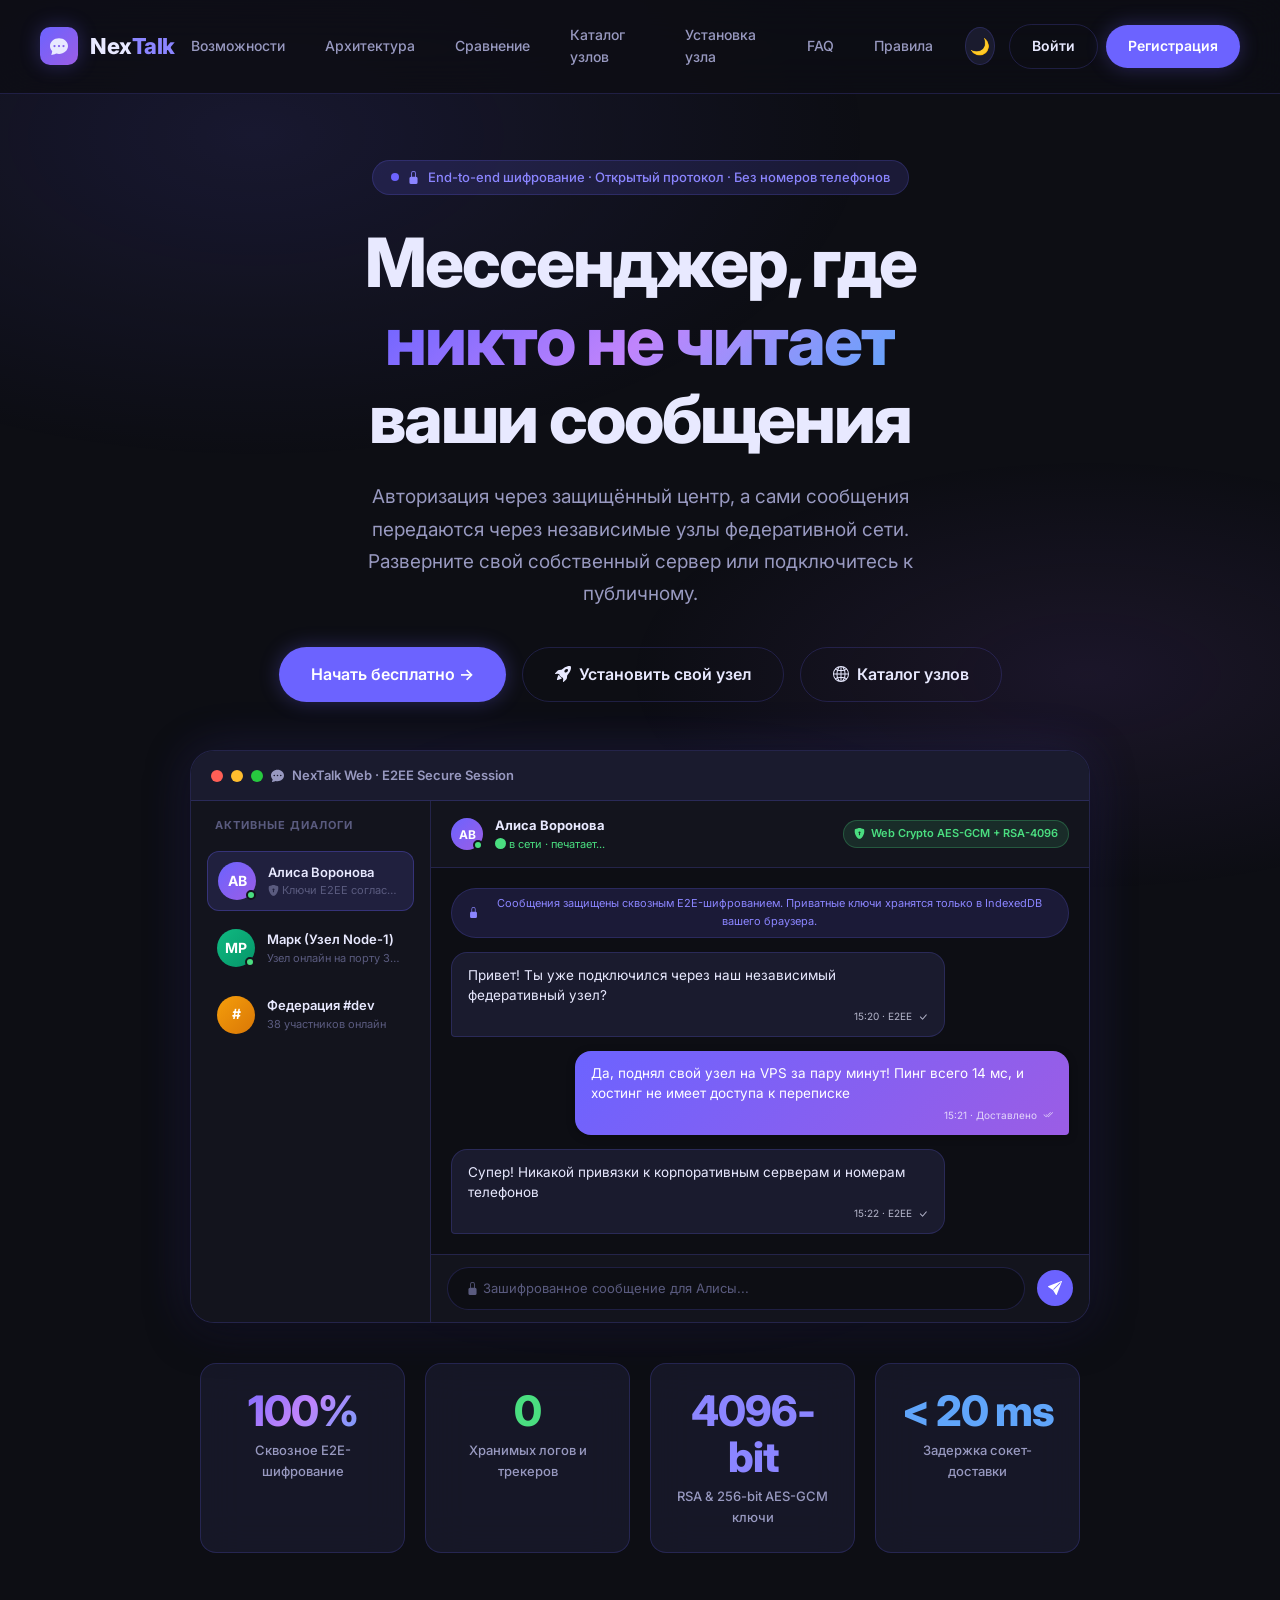
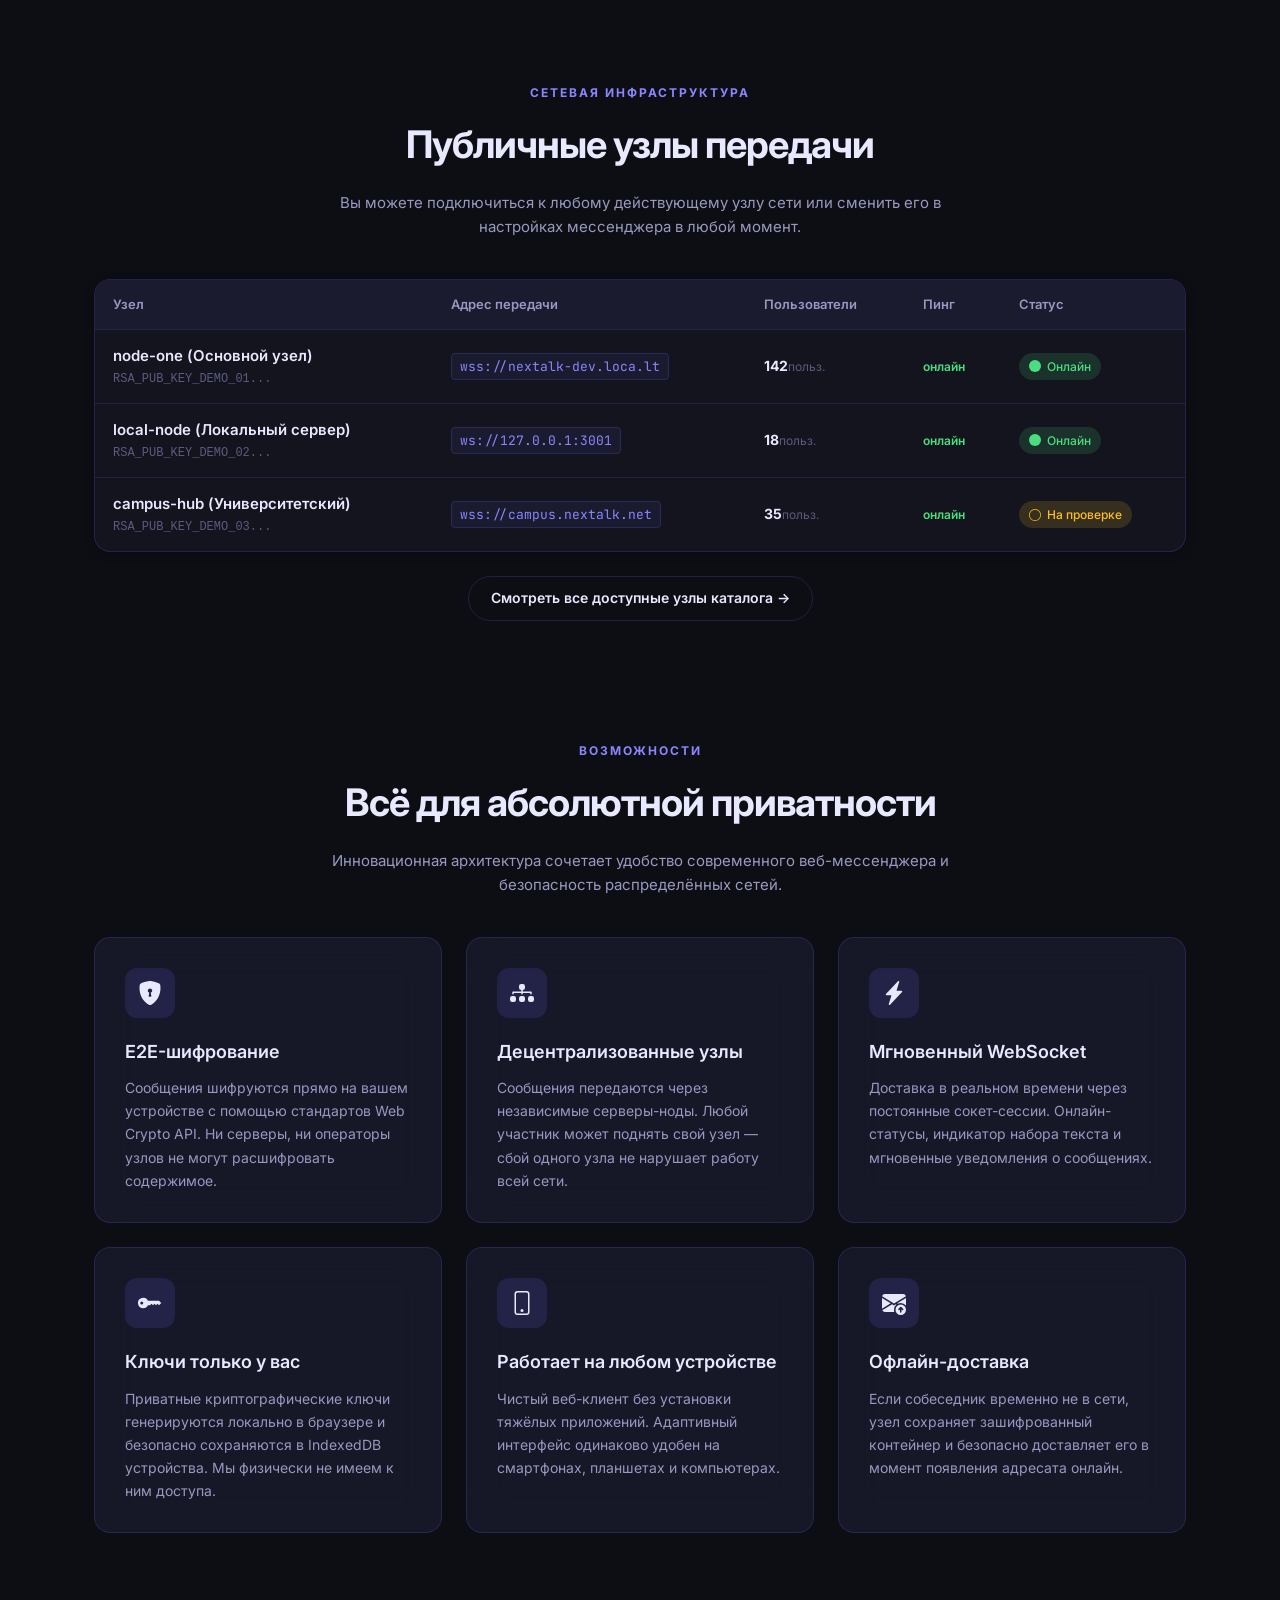
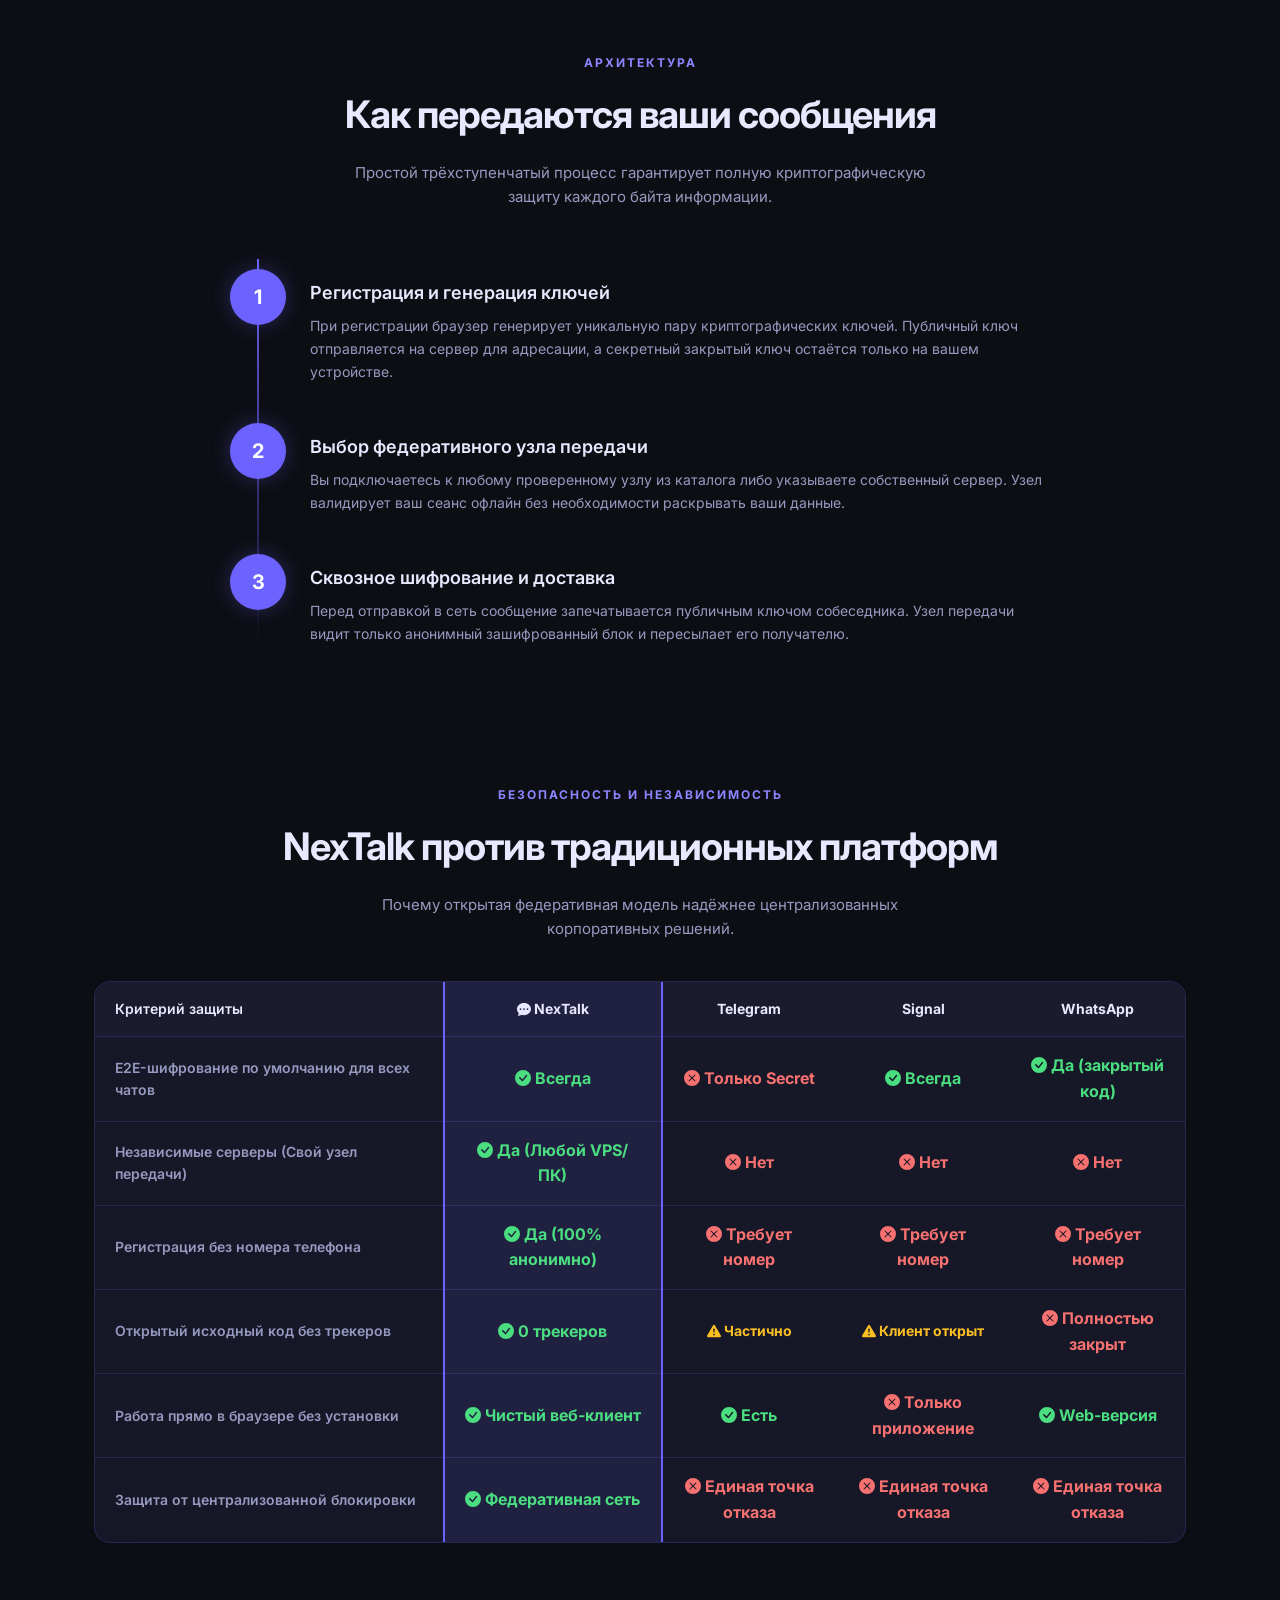
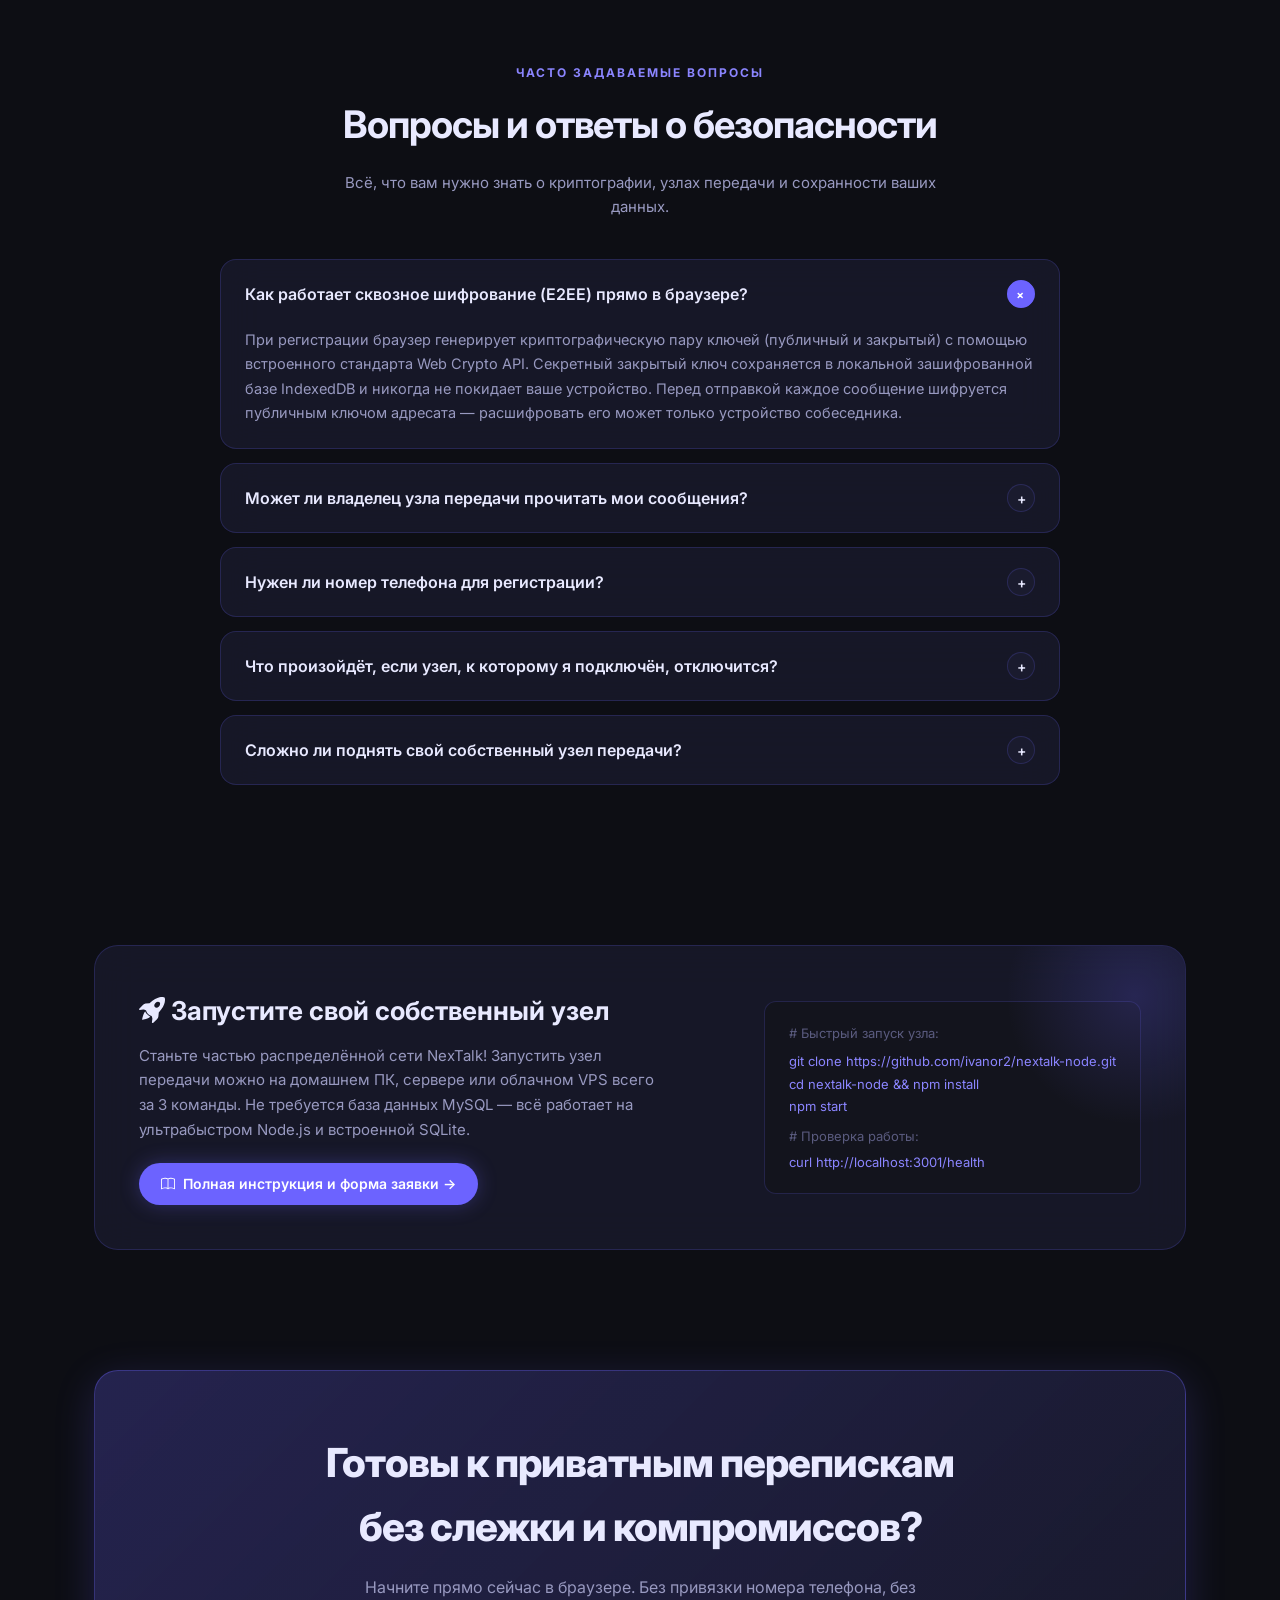
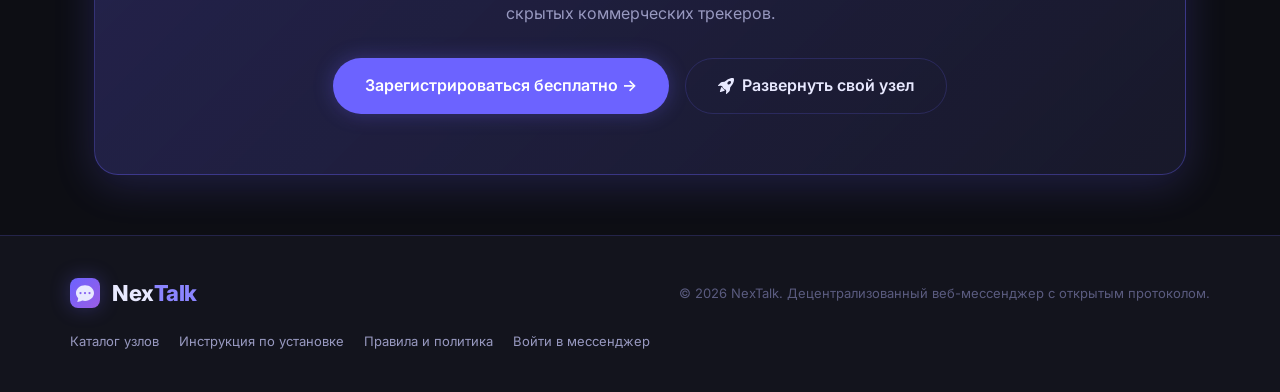
==== commit b2186a24: "подключена яндекс метрика" ====
--- a/index.html
+++ b/index.html
@@ -1,4 +1,4 @@
-<!DOCTYPE html><html lang="ru" data-theme="dark"><head><meta charset="UTF-8"><meta name="viewport" content="width=device-width, initial-scale=1.0"><title>NexTalk — Децентрализованный мессенджер с E2E-шифрованием</title><meta name="description" content="NexTalk — защищённый веб-мессенджер со сквозным шифрованием (E2EE) и децентрализованной сетью независимых узлов передачи сообщений."><!-- SEO / Social --><meta property="og:type" content="website"><meta property="og:title" content="NexTalk — Децентрализованный мессенджер с E2E-шифрованием"><meta property="og:description" content="NexTalk — защищённый веб-мессенджер со сквозным шифрованием (E2EE) и децентрализованной сетью независимых узлов передачи сообщений."><meta name="twitter:card" content="summary_large_image"><link rel="icon" href="data:image/svg+xml,<svg xmlns='http://www.w3.org/2000/svg' viewBox='0 0 16 16'><text y='14' font-size='14'>%F0%9F%92%AC</text></svg>"><!-- Performance: early font connections --><link rel="preconnect" href="https://fonts.googleapis.com"><link rel="preconnect" href="https://fonts.gstatic.com" crossorigin><link rel="stylesheet" href="https://fonts.googleapis.com/css2?family=Inter:wght@300;400;500;600;700;800&family=JetBrains+Mono:wght@400;500;600&display=swap" media="print" onload="this.media='all'"><noscript><link rel="stylesheet" href="https://fonts.googleapis.com/css2?family=Inter:wght@300;400;500;600;700;800&family=JetBrains+Mono:wght@400;500;600&display=swap"></noscript><link rel="stylesheet" href="css/style.css"></head><body><!-- NAV --><nav class="nav" id="mainNav"><a href="index.html" class="nav-logo"><div class="logo-icon"><svg xmlns="http://www.w3.org/2000/svg" width="16" height="16" fill="currentColor" class="bi bi-chat-dots-fill" viewBox="0 0 16 16"><path d="M16 8c0 3.866-3.582 7-8 7a9 9 0 0 1-2.347-.306c-.584.296-1.925.864-4.181 1.234-.2.032-.352-.176-.273-.362.354-.836.674-1.95.77-2.966C.744 11.37 0 9.76 0 8c0-3.866 3.582-7 8-7s8 3.134 8 7M5 8a1 1 0 1 0-2 0 1 1 0 0 0 2 0m4 0a1 1 0 1 0-2 0 1 1 0 0 0 2 0m3 1a1 1 0 1 0 0-2 1 1 0 0 0 0 2"/></svg></div><span>Nex<em>Talk</em></span></a><button class="nav-burger" id="navBurger" aria-label="Меню"><svg xmlns="http://www.w3.org/2000/svg" width="16" height="16" fill="currentColor" class="bi bi-list" viewBox="0 0 16 16"><path fill-rule="evenodd" d="M2.5 12a.5.5 0 0 1 .5-.5h10a.5.5 0 0 1 0 1H3a.5.5 0 0 1-.5-.5m0-4a.5.5 0 0 1 .5-.5h10a.5.5 0 0 1 0 1H3a.5.5 0 0 1-.5-.5m0-4a.5.5 0 0 1 .5-.5h10a.5.5 0 0 1 0 1H3a.5.5 0 0 1-.5-.5"/></svg></button><div class="nav-links" id="navLinks"><a href="#features" class="nav-link">Возможности</a><a href="#how" class="nav-link">Архитектура</a><a href="#comparison" class="nav-link">Сравнение</a><a href="nodes.html" class="nav-link">Каталог узлов</a><a href="install.html" class="nav-link">Установка узла</a><a href="#faq" class="nav-link">FAQ</a><a href="rules.html" class="nav-link">Правила</a><button class="theme-toggle" id="themeToggle" title="Переключить тему"><svg xmlns="http://www.w3.org/2000/svg" width="16" height="16" fill="currentColor" class="bi bi-moon-stars-fill" viewBox="0 0 16 16"><path d="M6 .278a.77.77 0 0 1 .08.858 7.2 7.2 0 0 0-.878 3.46c0 4.021 3.278 7.277 7.318 7.277q.792-.001 1.533-.16a.79.79 0 0 1 .81.316.73.73 0 0 1-.031.893A8.35 8.35 0 0 1 8.344 16C3.734 16 0 12.286 0 7.71 0 4.266 2.114 1.312 5.124.06A.75.75 0 0 1 6 .278"/><path d="M10.794 3.148a.217.217 0 0 1 .412 0l.387 1.162c.173.518.579.924 1.097 1.097l1.162.387a.217.217 0 0 1 0 .412l-1.162.387a1.73 1.73 0 0 0-1.097 1.097l-.387 1.162a.217.217 0 0 1-.412 0l-.387-1.162A1.73 1.73 0 0 0 9.31 6.593l-1.162-.387a.217.217 0 0 1 0-.412l1.162-.387a1.73 1.73 0 0 0 1.097-1.097zM13.863.099a.145.145 0 0 1 .274 0l.258.774c.115.346.386.617.732.732l.774.258a.145.145 0 0 1 0 .274l-.774.258a1.16 1.16 0 0 0-.732.732l-.258.774a.145.145 0 0 1-.274 0l-.258-.774a1.16 1.16 0 0 0-.732-.732l-.774-.258a.145.145 0 0 1 0-.274l.774-.258c.346-.115.617-.386.732-.732z"/></svg></button><a href="../login.php" class="btn btn-ghost" style="margin-left: 6px;">Войти</a><a href="../register.php" class="btn btn-primary">Регистрация</a></div></nav><div class="nav-spacer"></div><!-- HERO --><header class="hero"><div class="hero-badge"><svg xmlns="http://www.w3.org/2000/svg" width="16" height="16" fill="currentColor" class="bi bi-lock-fill" viewBox="0 0 16 16"><path d="M8 1a2 2 0 0 1 2 2v4H6V3a2 2 0 0 1 2-2m3 6V3a3 3 0 0 0-6 0v4a2 2 0 0 0-2 2v5a2 2 0 0 0 2 2h6a2 2 0 0 0 2-2V9a2 2 0 0 0-2-2"/></svg> End-to-end шифрование · Открытый протокол · Без номеров телефонов
+<!DOCTYPE html><html lang="ru" data-theme="dark"><head><meta charset="UTF-8"> <meta name="yandex-verification" content="73b838837e399013" /><meta name="viewport" content="width=device-width, initial-scale=1.0"><title>NexTalk — Децентрализованный мессенджер с E2E-шифрованием</title><meta name="description" content="NexTalk — защищённый веб-мессенджер со сквозным шифрованием (E2EE) и децентрализованной сетью независимых узлов передачи сообщений."><!-- SEO / Social --><meta property="og:type" content="website"><meta property="og:title" content="NexTalk — Децентрализованный мессенджер с E2E-шифрованием"><meta property="og:description" content="NexTalk — защищённый веб-мессенджер со сквозным шифрованием (E2EE) и децентрализованной сетью независимых узлов передачи сообщений."><meta name="twitter:card" content="summary_large_image"><link rel="icon" href="data:image/svg+xml,<svg xmlns='http://www.w3.org/2000/svg' viewBox='0 0 16 16'><text y='14' font-size='14'>%F0%9F%92%AC</text></svg>"><!-- Performance: early font connections --><link rel="preconnect" href="https://fonts.googleapis.com"><link rel="preconnect" href="https://fonts.gstatic.com" crossorigin><link rel="stylesheet" href="https://fonts.googleapis.com/css2?family=Inter:wght@300;400;500;600;700;800&family=JetBrains+Mono:wght@400;500;600&display=swap" media="print" onload="this.media='all'"><noscript><link rel="stylesheet" href="https://fonts.googleapis.com/css2?family=Inter:wght@300;400;500;600;700;800&family=JetBrains+Mono:wght@400;500;600&display=swap"></noscript><link rel="stylesheet" href="css/style.css"></head><body><!-- NAV --><nav class="nav" id="mainNav"><a href="index.html" class="nav-logo"><div class="logo-icon"><svg xmlns="http://www.w3.org/2000/svg" width="16" height="16" fill="currentColor" class="bi bi-chat-dots-fill" viewBox="0 0 16 16"><path d="M16 8c0 3.866-3.582 7-8 7a9 9 0 0 1-2.347-.306c-.584.296-1.925.864-4.181 1.234-.2.032-.352-.176-.273-.362.354-.836.674-1.95.77-2.966C.744 11.37 0 9.76 0 8c0-3.866 3.582-7 8-7s8 3.134 8 7M5 8a1 1 0 1 0-2 0 1 1 0 0 0 2 0m4 0a1 1 0 1 0-2 0 1 1 0 0 0 2 0m3 1a1 1 0 1 0 0-2 1 1 0 0 0 0 2"/></svg></div><span>Nex<em>Talk</em></span></a><button class="nav-burger" id="navBurger" aria-label="Меню"><svg xmlns="http://www.w3.org/2000/svg" width="16" height="16" fill="currentColor" class="bi bi-list" viewBox="0 0 16 16"><path fill-rule="evenodd" d="M2.5 12a.5.5 0 0 1 .5-.5h10a.5.5 0 0 1 0 1H3a.5.5 0 0 1-.5-.5m0-4a.5.5 0 0 1 .5-.5h10a.5.5 0 0 1 0 1H3a.5.5 0 0 1-.5-.5m0-4a.5.5 0 0 1 .5-.5h10a.5.5 0 0 1 0 1H3a.5.5 0 0 1-.5-.5"/></svg></button><div class="nav-links" id="navLinks"><a href="#features" class="nav-link">Возможности</a><a href="#how" class="nav-link">Архитектура</a><a href="#comparison" class="nav-link">Сравнение</a><a href="nodes.html" class="nav-link">Каталог узлов</a><a href="install.html" class="nav-link">Установка узла</a><a href="#faq" class="nav-link">FAQ</a><a href="rules.html" class="nav-link">Правила</a><button class="theme-toggle" id="themeToggle" title="Переключить тему"><svg xmlns="http://www.w3.org/2000/svg" width="16" height="16" fill="currentColor" class="bi bi-moon-stars-fill" viewBox="0 0 16 16"><path d="M6 .278a.77.77 0 0 1 .08.858 7.2 7.2 0 0 0-.878 3.46c0 4.021 3.278 7.277 7.318 7.277q.792-.001 1.533-.16a.79.79 0 0 1 .81.316.73.73 0 0 1-.031.893A8.35 8.35 0 0 1 8.344 16C3.734 16 0 12.286 0 7.71 0 4.266 2.114 1.312 5.124.06A.75.75 0 0 1 6 .278"/><path d="M10.794 3.148a.217.217 0 0 1 .412 0l.387 1.162c.173.518.579.924 1.097 1.097l1.162.387a.217.217 0 0 1 0 .412l-1.162.387a1.73 1.73 0 0 0-1.097 1.097l-.387 1.162a.217.217 0 0 1-.412 0l-.387-1.162A1.73 1.73 0 0 0 9.31 6.593l-1.162-.387a.217.217 0 0 1 0-.412l1.162-.387a1.73 1.73 0 0 0 1.097-1.097zM13.863.099a.145.145 0 0 1 .274 0l.258.774c.115.346.386.617.732.732l.774.258a.145.145 0 0 1 0 .274l-.774.258a1.16 1.16 0 0 0-.732.732l-.258.774a.145.145 0 0 1-.274 0l-.258-.774a1.16 1.16 0 0 0-.732-.732l-.774-.258a.145.145 0 0 1 0-.274l.774-.258c.346-.115.617-.386.732-.732z"/></svg></button><a href="../login.php" class="btn btn-ghost" style="margin-left: 6px;">Войти</a><a href="../register.php" class="btn btn-primary">Регистрация</a></div></nav><div class="nav-spacer"></div><!-- HERO --><header class="hero"><div class="hero-badge"><svg xmlns="http://www.w3.org/2000/svg" width="16" height="16" fill="currentColor" class="bi bi-lock-fill" viewBox="0 0 16 16"><path d="M8 1a2 2 0 0 1 2 2v4H6V3a2 2 0 0 1 2-2m3 6V3a3 3 0 0 0-6 0v4a2 2 0 0 0-2 2v5a2 2 0 0 0 2 2h6a2 2 0 0 0 2-2V9a2 2 0 0 0-2-2"/></svg> End-to-end шифрование · Открытый протокол · Без номеров телефонов
     </div><h1>
       Мессенджер, где<br><span class="gradient-text">никто не читает</span><br>
       ваши сообщения
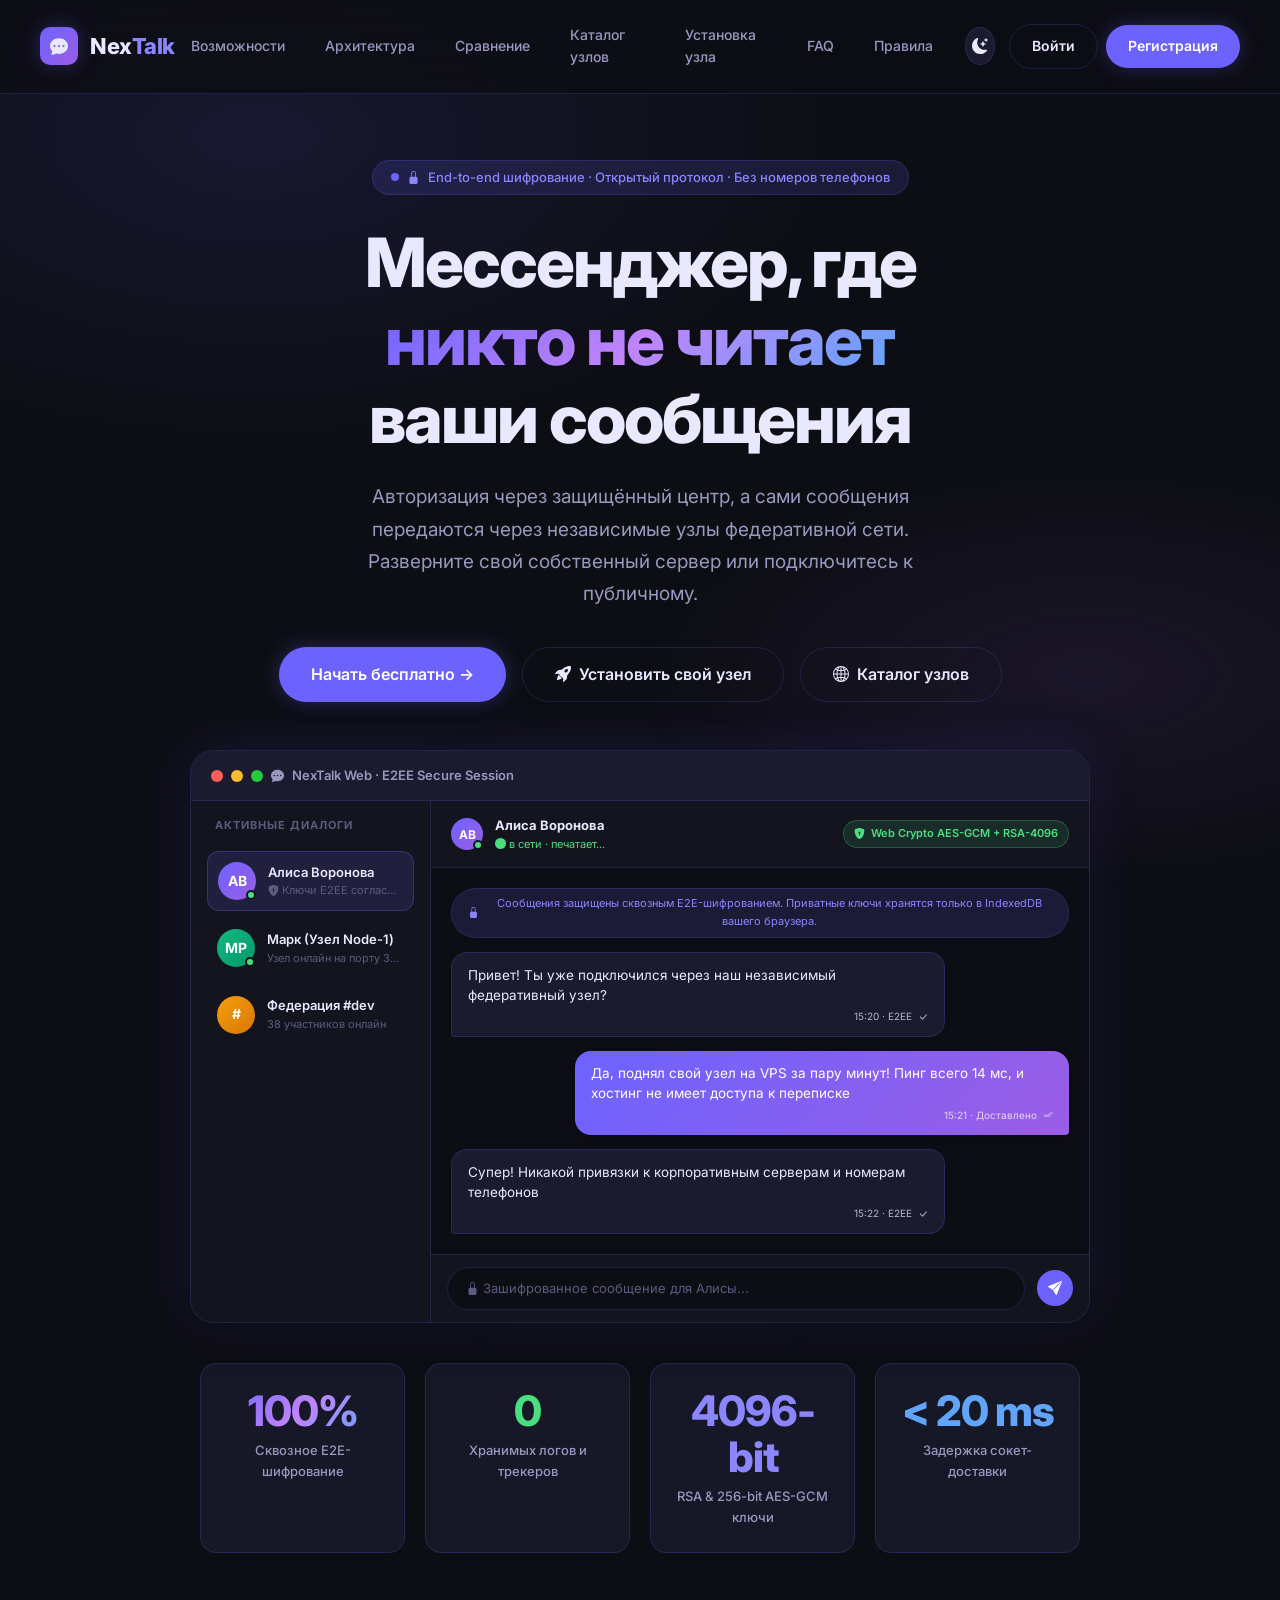
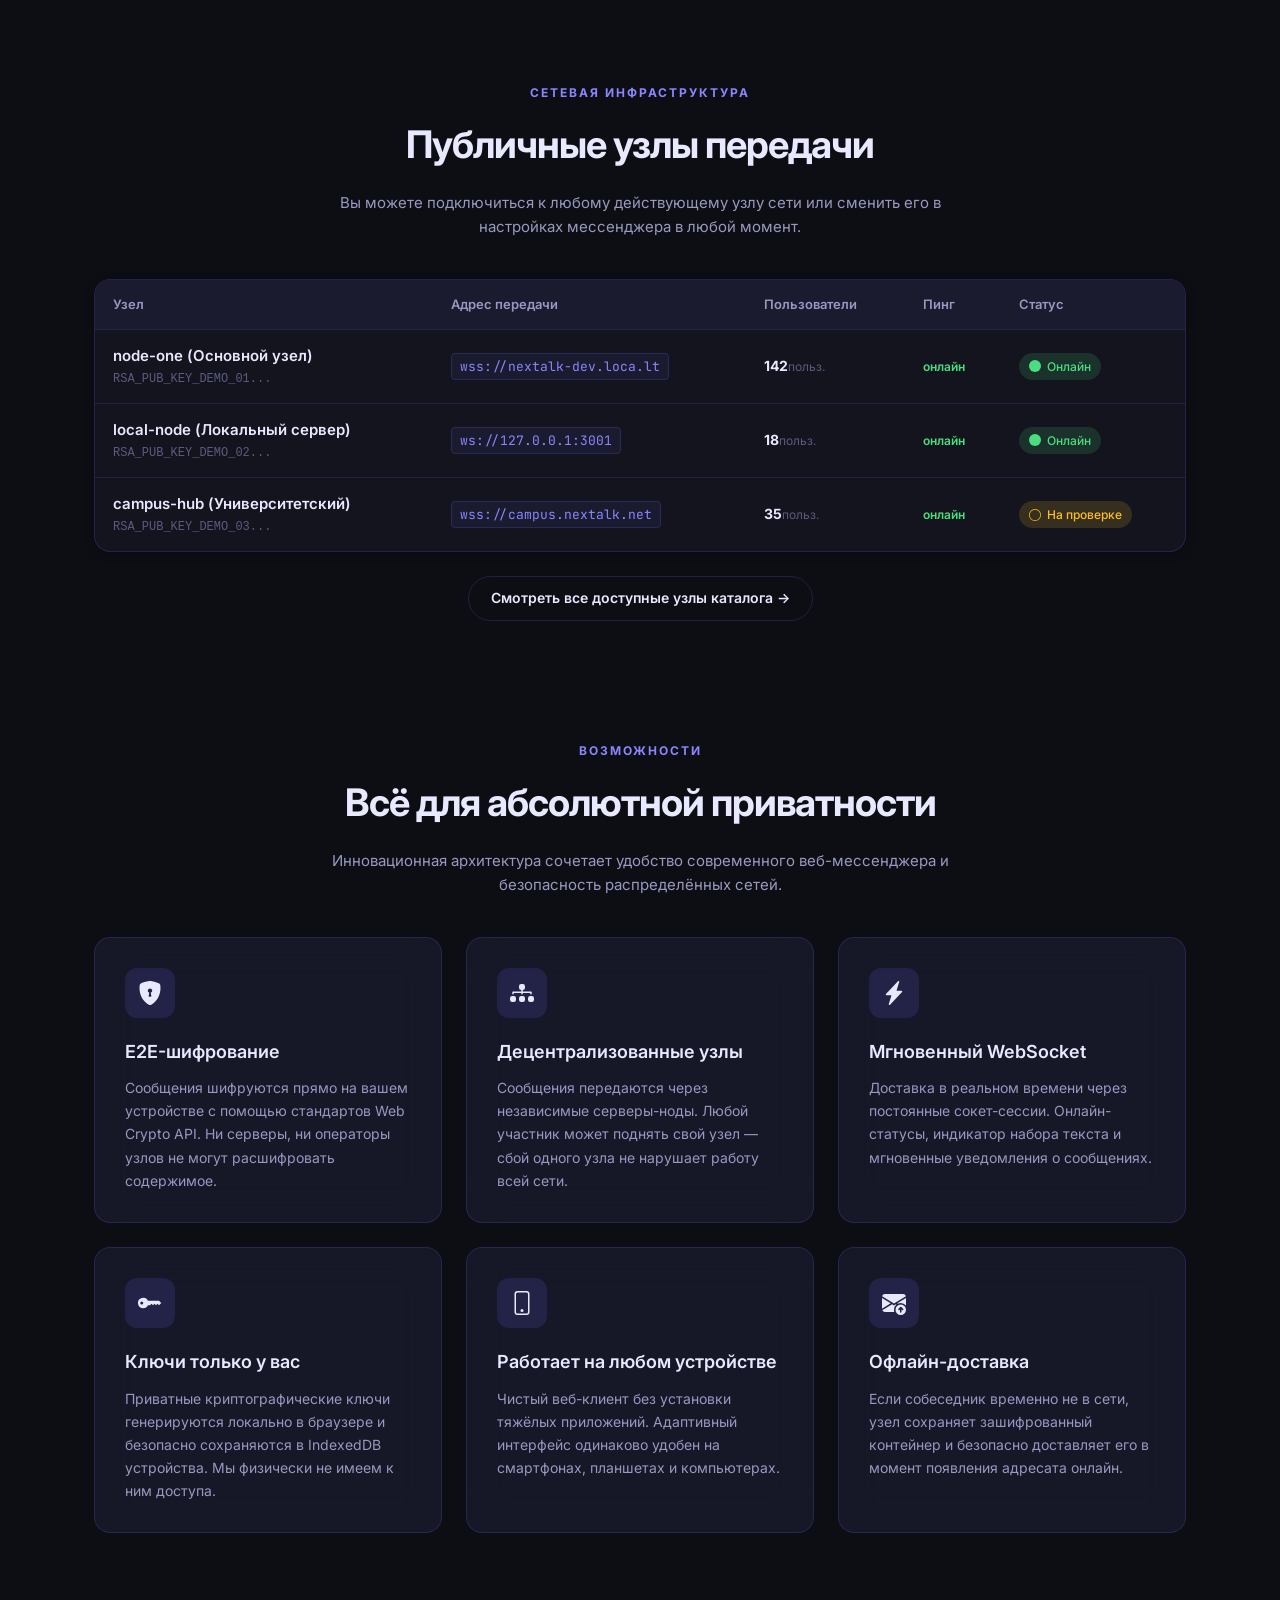
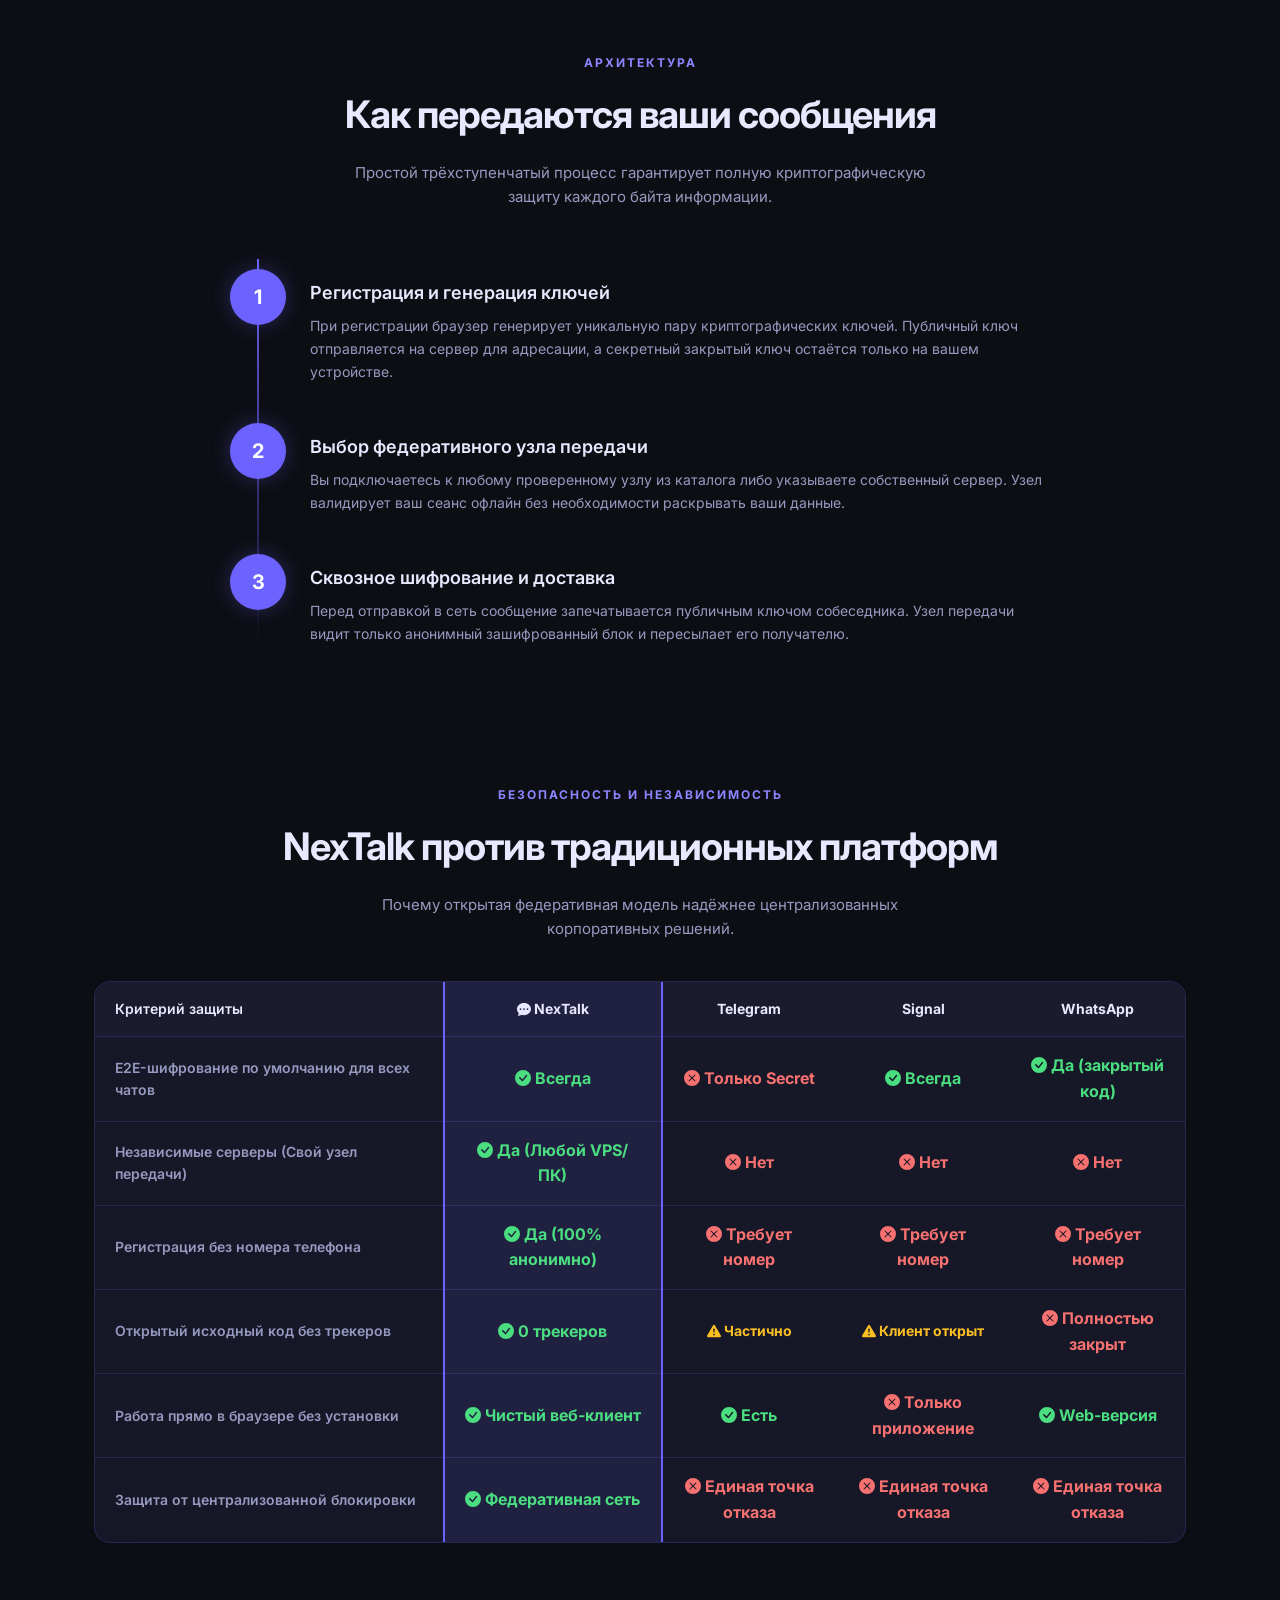
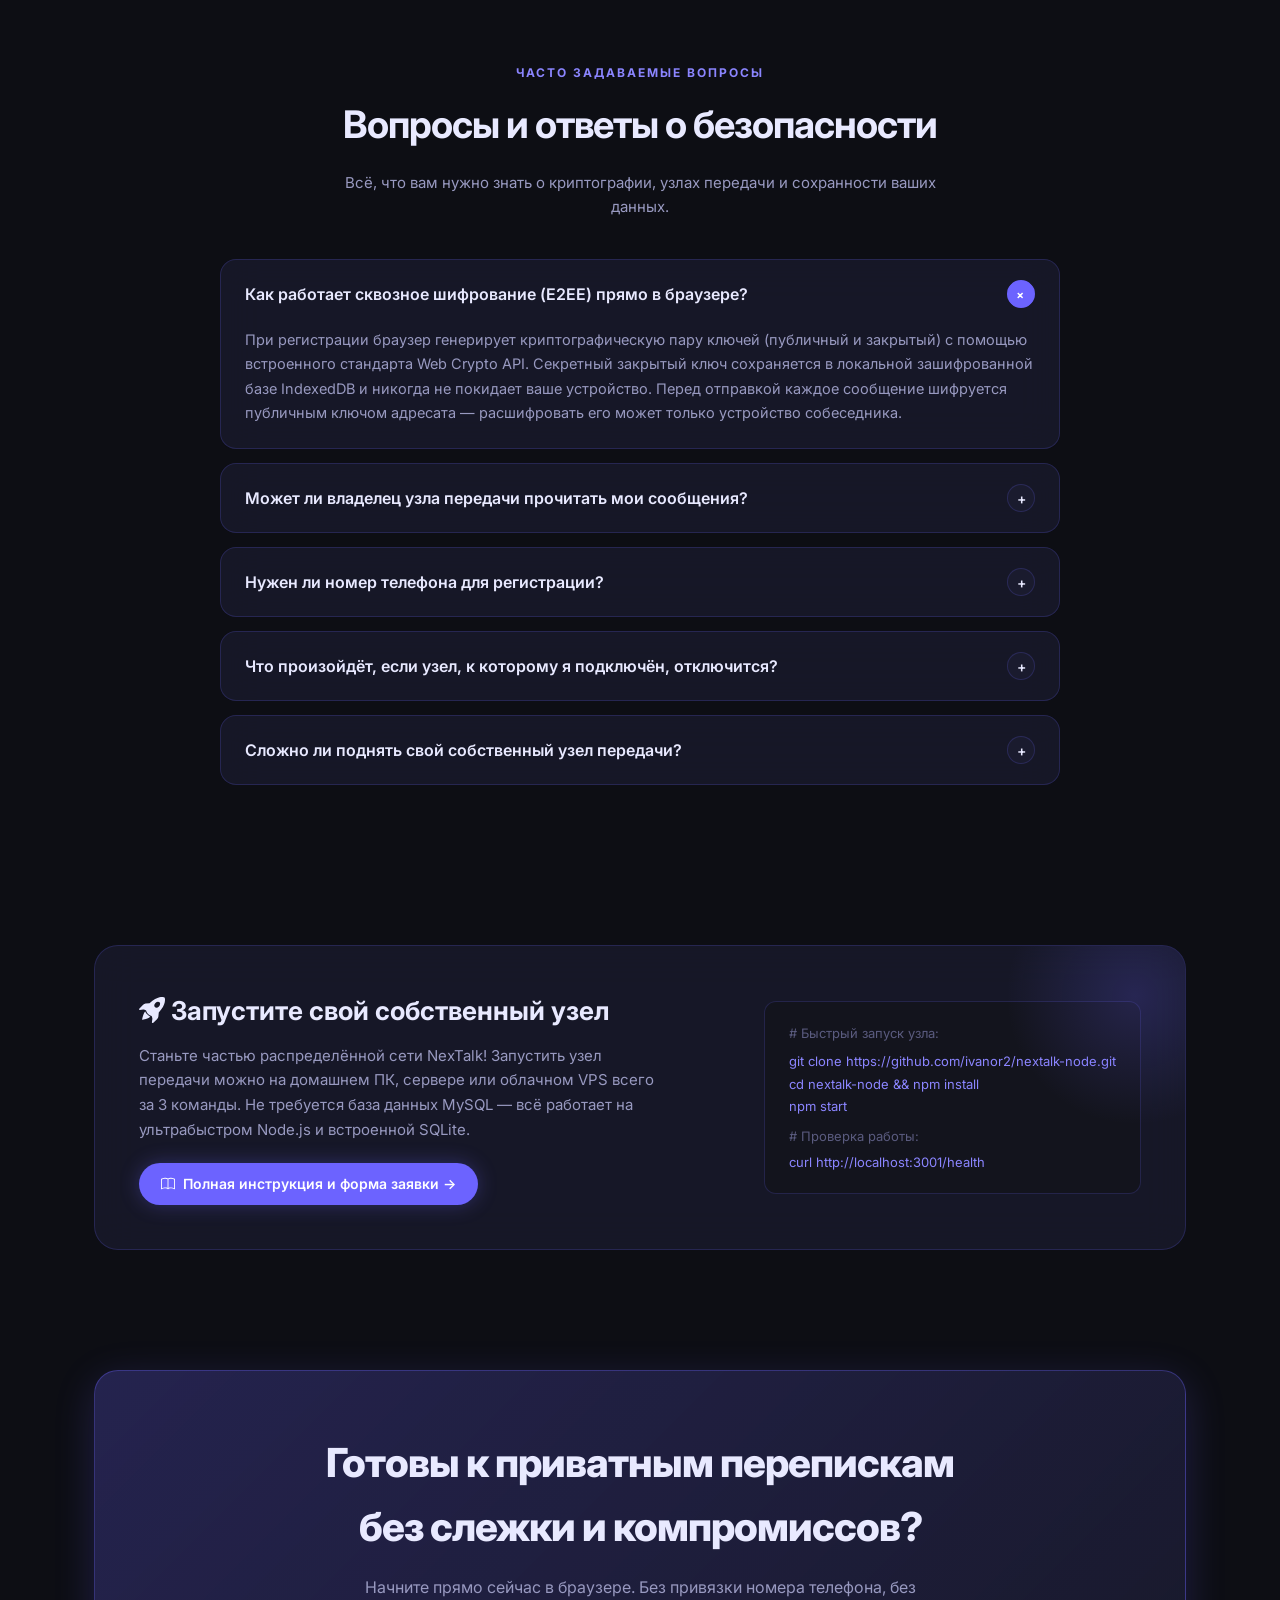
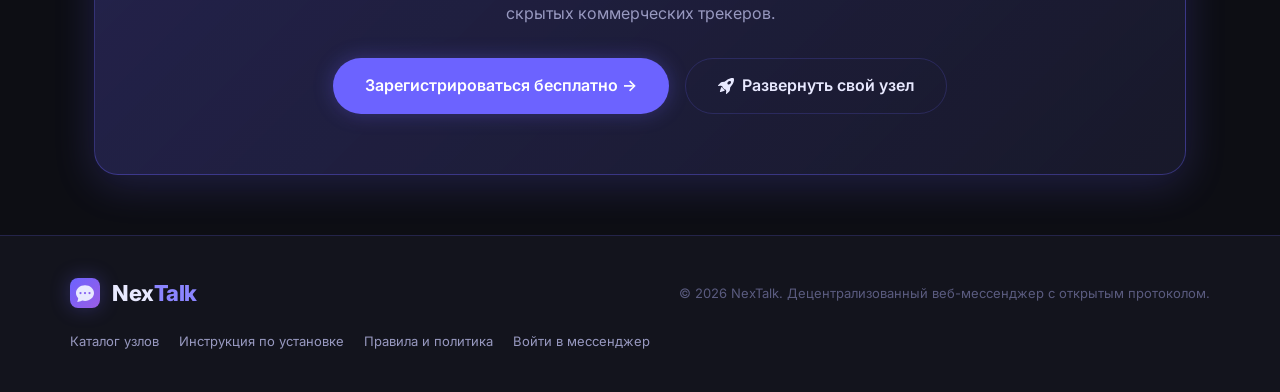
==== commit 5ae39f9c: "Merge branch 'main' of https://github.com/ivanor2/nextalk-landing" ====
--- a/index.html
+++ b/index.html
@@ -1,4 +1,4 @@
-<!DOCTYPE html><html lang="ru" data-theme="dark"><head><meta charset="UTF-8"> <meta name="yandex-verification" content="73b838837e399013" /><meta name="viewport" content="width=device-width, initial-scale=1.0"><title>NexTalk — Децентрализованный мессенджер с E2E-шифрованием</title><meta name="description" content="NexTalk — защищённый веб-мессенджер со сквозным шифрованием (E2EE) и децентрализованной сетью независимых узлов передачи сообщений."><!-- SEO / Social --><meta property="og:type" content="website"><meta property="og:title" content="NexTalk — Децентрализованный мессенджер с E2E-шифрованием"><meta property="og:description" content="NexTalk — защищённый веб-мессенджер со сквозным шифрованием (E2EE) и децентрализованной сетью независимых узлов передачи сообщений."><meta name="twitter:card" content="summary_large_image"><link rel="icon" href="data:image/svg+xml,<svg xmlns='http://www.w3.org/2000/svg' viewBox='0 0 16 16'><text y='14' font-size='14'>%F0%9F%92%AC</text></svg>"><!-- Performance: early font connections --><link rel="preconnect" href="https://fonts.googleapis.com"><link rel="preconnect" href="https://fonts.gstatic.com" crossorigin><link rel="stylesheet" href="https://fonts.googleapis.com/css2?family=Inter:wght@300;400;500;600;700;800&family=JetBrains+Mono:wght@400;500;600&display=swap" media="print" onload="this.media='all'"><noscript><link rel="stylesheet" href="https://fonts.googleapis.com/css2?family=Inter:wght@300;400;500;600;700;800&family=JetBrains+Mono:wght@400;500;600&display=swap"></noscript><link rel="stylesheet" href="css/style.css"></head><body><!-- NAV --><nav class="nav" id="mainNav"><a href="index.html" class="nav-logo"><div class="logo-icon"><svg xmlns="http://www.w3.org/2000/svg" width="16" height="16" fill="currentColor" class="bi bi-chat-dots-fill" viewBox="0 0 16 16"><path d="M16 8c0 3.866-3.582 7-8 7a9 9 0 0 1-2.347-.306c-.584.296-1.925.864-4.181 1.234-.2.032-.352-.176-.273-.362.354-.836.674-1.95.77-2.966C.744 11.37 0 9.76 0 8c0-3.866 3.582-7 8-7s8 3.134 8 7M5 8a1 1 0 1 0-2 0 1 1 0 0 0 2 0m4 0a1 1 0 1 0-2 0 1 1 0 0 0 2 0m3 1a1 1 0 1 0 0-2 1 1 0 0 0 0 2"/></svg></div><span>Nex<em>Talk</em></span></a><button class="nav-burger" id="navBurger" aria-label="Меню"><svg xmlns="http://www.w3.org/2000/svg" width="16" height="16" fill="currentColor" class="bi bi-list" viewBox="0 0 16 16"><path fill-rule="evenodd" d="M2.5 12a.5.5 0 0 1 .5-.5h10a.5.5 0 0 1 0 1H3a.5.5 0 0 1-.5-.5m0-4a.5.5 0 0 1 .5-.5h10a.5.5 0 0 1 0 1H3a.5.5 0 0 1-.5-.5m0-4a.5.5 0 0 1 .5-.5h10a.5.5 0 0 1 0 1H3a.5.5 0 0 1-.5-.5"/></svg></button><div class="nav-links" id="navLinks"><a href="#features" class="nav-link">Возможности</a><a href="#how" class="nav-link">Архитектура</a><a href="#comparison" class="nav-link">Сравнение</a><a href="nodes.html" class="nav-link">Каталог узлов</a><a href="install.html" class="nav-link">Установка узла</a><a href="#faq" class="nav-link">FAQ</a><a href="rules.html" class="nav-link">Правила</a><button class="theme-toggle" id="themeToggle" title="Переключить тему"><svg xmlns="http://www.w3.org/2000/svg" width="16" height="16" fill="currentColor" class="bi bi-moon-stars-fill" viewBox="0 0 16 16"><path d="M6 .278a.77.77 0 0 1 .08.858 7.2 7.2 0 0 0-.878 3.46c0 4.021 3.278 7.277 7.318 7.277q.792-.001 1.533-.16a.79.79 0 0 1 .81.316.73.73 0 0 1-.031.893A8.35 8.35 0 0 1 8.344 16C3.734 16 0 12.286 0 7.71 0 4.266 2.114 1.312 5.124.06A.75.75 0 0 1 6 .278"/><path d="M10.794 3.148a.217.217 0 0 1 .412 0l.387 1.162c.173.518.579.924 1.097 1.097l1.162.387a.217.217 0 0 1 0 .412l-1.162.387a1.73 1.73 0 0 0-1.097 1.097l-.387 1.162a.217.217 0 0 1-.412 0l-.387-1.162A1.73 1.73 0 0 0 9.31 6.593l-1.162-.387a.217.217 0 0 1 0-.412l1.162-.387a1.73 1.73 0 0 0 1.097-1.097zM13.863.099a.145.145 0 0 1 .274 0l.258.774c.115.346.386.617.732.732l.774.258a.145.145 0 0 1 0 .274l-.774.258a1.16 1.16 0 0 0-.732.732l-.258.774a.145.145 0 0 1-.274 0l-.258-.774a1.16 1.16 0 0 0-.732-.732l-.774-.258a.145.145 0 0 1 0-.274l.774-.258c.346-.115.617-.386.732-.732z"/></svg></button><a href="../login.php" class="btn btn-ghost" style="margin-left: 6px;">Войти</a><a href="../register.php" class="btn btn-primary">Регистрация</a></div></nav><div class="nav-spacer"></div><!-- HERO --><header class="hero"><div class="hero-badge"><svg xmlns="http://www.w3.org/2000/svg" width="16" height="16" fill="currentColor" class="bi bi-lock-fill" viewBox="0 0 16 16"><path d="M8 1a2 2 0 0 1 2 2v4H6V3a2 2 0 0 1 2-2m3 6V3a3 3 0 0 0-6 0v4a2 2 0 0 0-2 2v5a2 2 0 0 0 2 2h6a2 2 0 0 0 2-2V9a2 2 0 0 0-2-2"/></svg> End-to-end шифрование · Открытый протокол · Без номеров телефонов
+<!DOCTYPE html><html lang="ru" data-theme="dark"><head><meta charset="UTF-8"><meta name="viewport" content="width=device-width, initial-scale=1.0"><title>NexTalk — Децентрализованный мессенджер с E2E-шифрованием</title><meta name="description" content="NexTalk — защищённый веб-мессенджер со сквозным шифрованием (E2EE) и децентрализованной сетью независимых узлов передачи сообщений."><!-- SEO / Social --><meta property="og:type" content="website"><meta property="og:title" content="NexTalk — Децентрализованный мессенджер с E2E-шифрованием"><meta property="og:description" content="NexTalk — защищённый веб-мессенджер со сквозным шифрованием (E2EE) и децентрализованной сетью независимых узлов передачи сообщений."><meta name="twitter:card" content="summary_large_image"><link rel="icon" href="data:image/svg+xml,<svg xmlns='http://www.w3.org/2000/svg' viewBox='0 0 16 16'><text y='14' font-size='14'>%F0%9F%92%AC</text></svg>"><!-- Performance: early font connections --><link rel="preconnect" href="https://fonts.googleapis.com"><link rel="preconnect" href="https://fonts.gstatic.com" crossorigin><link rel="stylesheet" href="https://fonts.googleapis.com/css2?family=Inter:wght@300;400;500;600;700;800&family=JetBrains+Mono:wght@400;500;600&display=swap" media="print" onload="this.media='all'"><noscript><link rel="stylesheet" href="https://fonts.googleapis.com/css2?family=Inter:wght@300;400;500;600;700;800&family=JetBrains+Mono:wght@400;500;600&display=swap"></noscript><link rel="stylesheet" href="css/style.css"></head><body><!-- NAV --><nav class="nav" id="mainNav"><a href="index.html" class="nav-logo"><div class="logo-icon"><svg xmlns="http://www.w3.org/2000/svg" width="16" height="16" fill="currentColor" class="bi bi-chat-dots-fill" viewBox="0 0 16 16"><path d="M16 8c0 3.866-3.582 7-8 7a9 9 0 0 1-2.347-.306c-.584.296-1.925.864-4.181 1.234-.2.032-.352-.176-.273-.362.354-.836.674-1.95.77-2.966C.744 11.37 0 9.76 0 8c0-3.866 3.582-7 8-7s8 3.134 8 7M5 8a1 1 0 1 0-2 0 1 1 0 0 0 2 0m4 0a1 1 0 1 0-2 0 1 1 0 0 0 2 0m3 1a1 1 0 1 0 0-2 1 1 0 0 0 0 2"/></svg></div><span>Nex<em>Talk</em></span></a><button class="nav-burger" id="navBurger" aria-label="Меню"><svg xmlns="http://www.w3.org/2000/svg" width="16" height="16" fill="currentColor" class="bi bi-list" viewBox="0 0 16 16"><path fill-rule="evenodd" d="M2.5 12a.5.5 0 0 1 .5-.5h10a.5.5 0 0 1 0 1H3a.5.5 0 0 1-.5-.5m0-4a.5.5 0 0 1 .5-.5h10a.5.5 0 0 1 0 1H3a.5.5 0 0 1-.5-.5m0-4a.5.5 0 0 1 .5-.5h10a.5.5 0 0 1 0 1H3a.5.5 0 0 1-.5-.5"/></svg></button><div class="nav-links" id="navLinks"><a href="#features" class="nav-link">Возможности</a><a href="#how" class="nav-link">Архитектура</a><a href="#comparison" class="nav-link">Сравнение</a><a href="nodes.html" class="nav-link">Каталог узлов</a><a href="install.html" class="nav-link">Установка узла</a><a href="#faq" class="nav-link">FAQ</a><a href="rules.html" class="nav-link">Правила</a><button class="theme-toggle" id="themeToggle" title="Переключить тему"><svg xmlns="http://www.w3.org/2000/svg" width="16" height="16" fill="currentColor" class="bi bi-moon-stars-fill" viewBox="0 0 16 16"><path d="M6 .278a.77.77 0 0 1 .08.858 7.2 7.2 0 0 0-.878 3.46c0 4.021 3.278 7.277 7.318 7.277q.792-.001 1.533-.16a.79.79 0 0 1 .81.316.73.73 0 0 1-.031.893A8.35 8.35 0 0 1 8.344 16C3.734 16 0 12.286 0 7.71 0 4.266 2.114 1.312 5.124.06A.75.75 0 0 1 6 .278"/><path d="M10.794 3.148a.217.217 0 0 1 .412 0l.387 1.162c.173.518.579.924 1.097 1.097l1.162.387a.217.217 0 0 1 0 .412l-1.162.387a1.73 1.73 0 0 0-1.097 1.097l-.387 1.162a.217.217 0 0 1-.412 0l-.387-1.162A1.73 1.73 0 0 0 9.31 6.593l-1.162-.387a.217.217 0 0 1 0-.412l1.162-.387a1.73 1.73 0 0 0 1.097-1.097zM13.863.099a.145.145 0 0 1 .274 0l.258.774c.115.346.386.617.732.732l.774.258a.145.145 0 0 1 0 .274l-.774.258a1.16 1.16 0 0 0-.732.732l-.258.774a.145.145 0 0 1-.274 0l-.258-.774a1.16 1.16 0 0 0-.732-.732l-.774-.258a.145.145 0 0 1 0-.274l.774-.258c.346-.115.617-.386.732-.732z"/></svg></button><a href="../login.php" class="btn btn-ghost" style="margin-left: 6px;">Войти</a><a href="../register.php" class="btn btn-primary">Регистрация</a></div></nav><div class="nav-spacer"></div><!-- HERO --><header class="hero"><div class="hero-badge"><svg xmlns="http://www.w3.org/2000/svg" width="16" height="16" fill="currentColor" class="bi bi-lock-fill" viewBox="0 0 16 16"><path d="M8 1a2 2 0 0 1 2 2v4H6V3a2 2 0 0 1 2-2m3 6V3a3 3 0 0 0-6 0v4a2 2 0 0 0-2 2v5a2 2 0 0 0 2 2h6a2 2 0 0 0 2-2V9a2 2 0 0 0-2-2"/></svg> End-to-end шифрование · Открытый протокол · Без номеров телефонов
     </div><h1>
       Мессенджер, где<br><span class="gradient-text">никто не читает</span><br>
       ваши сообщения
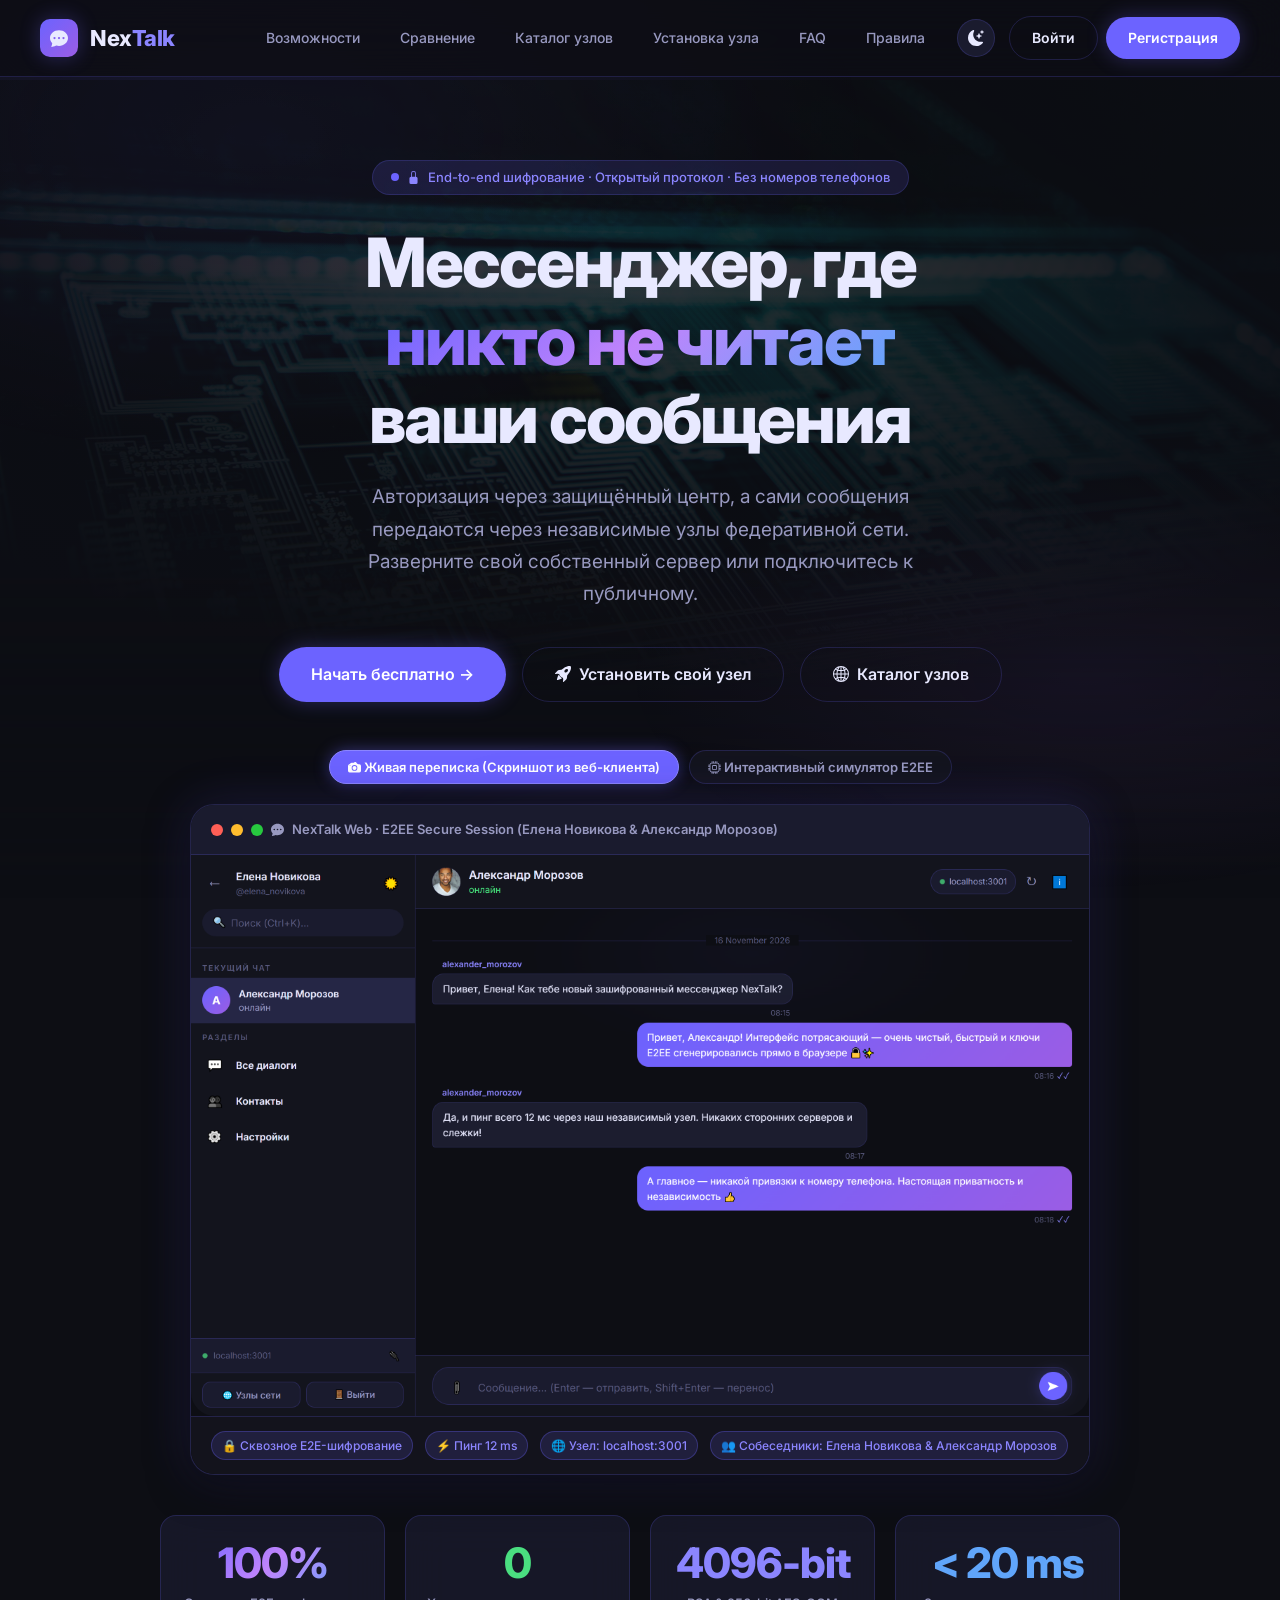
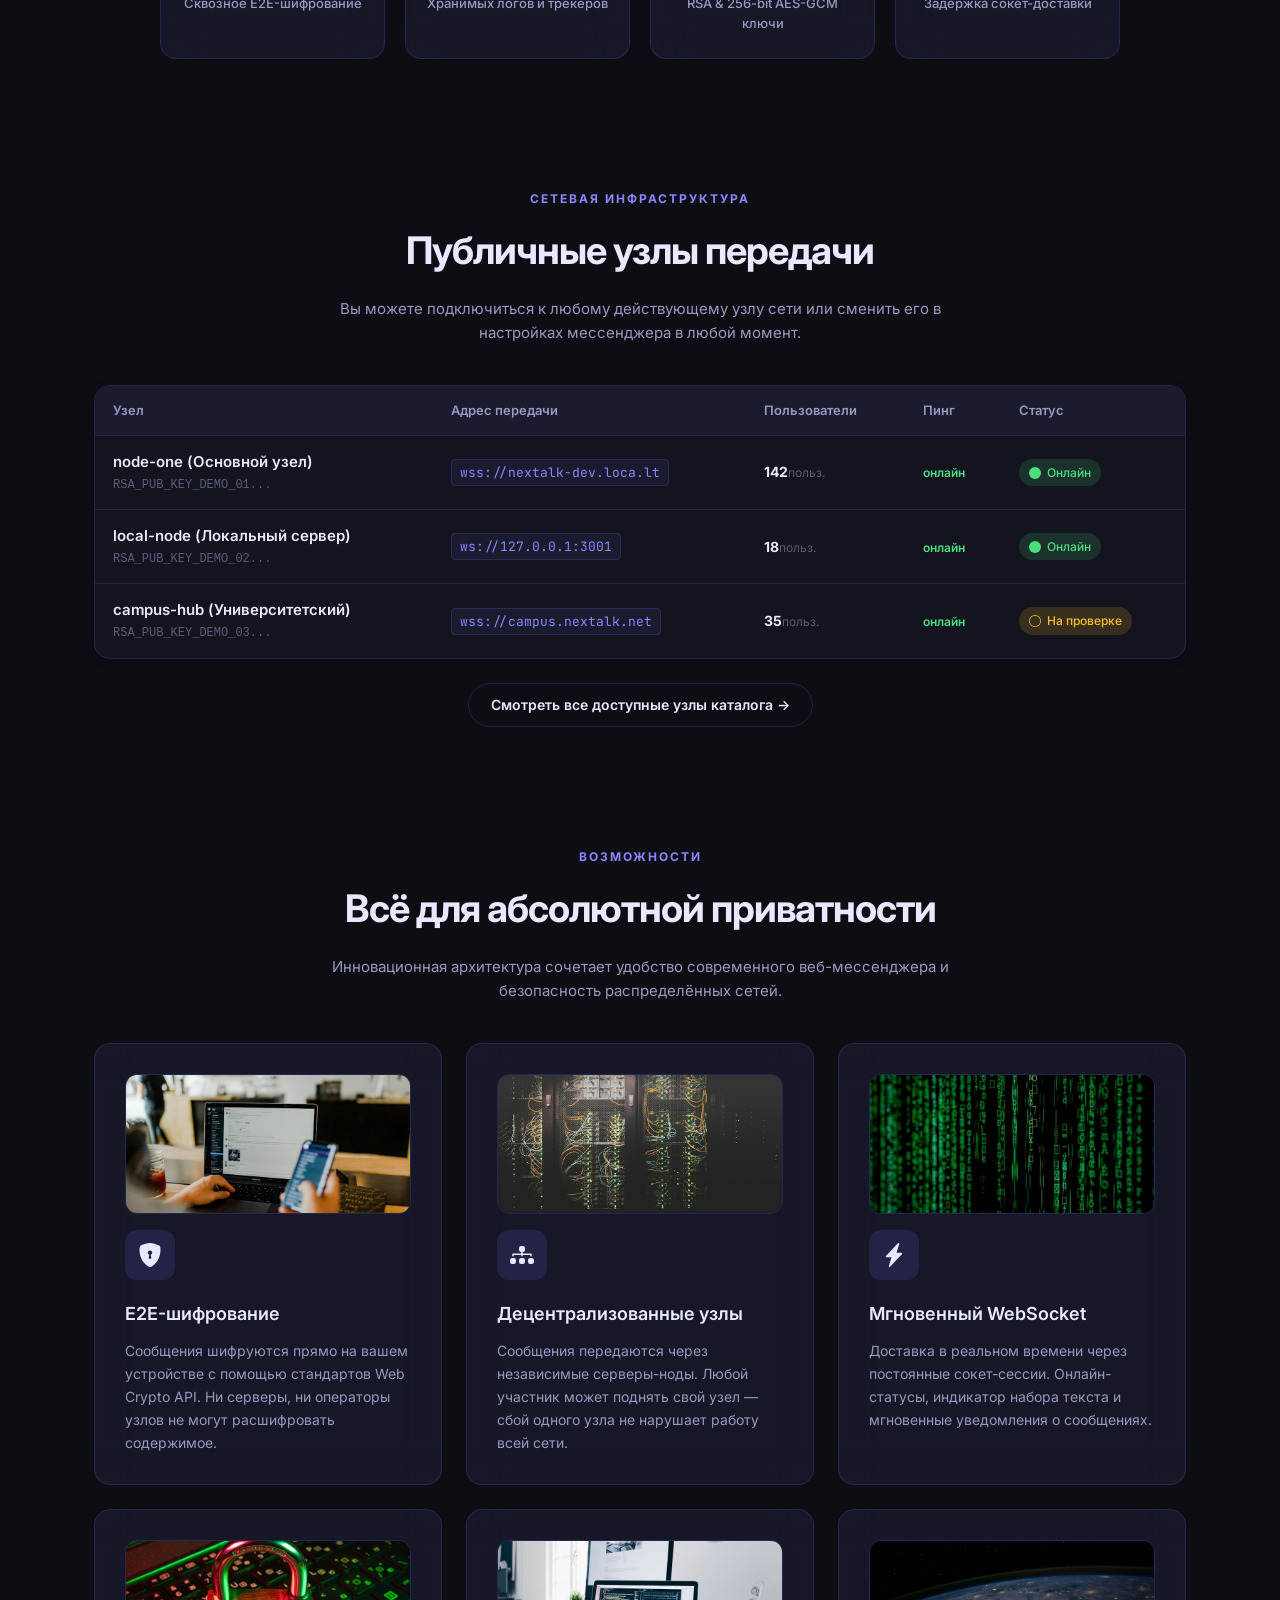
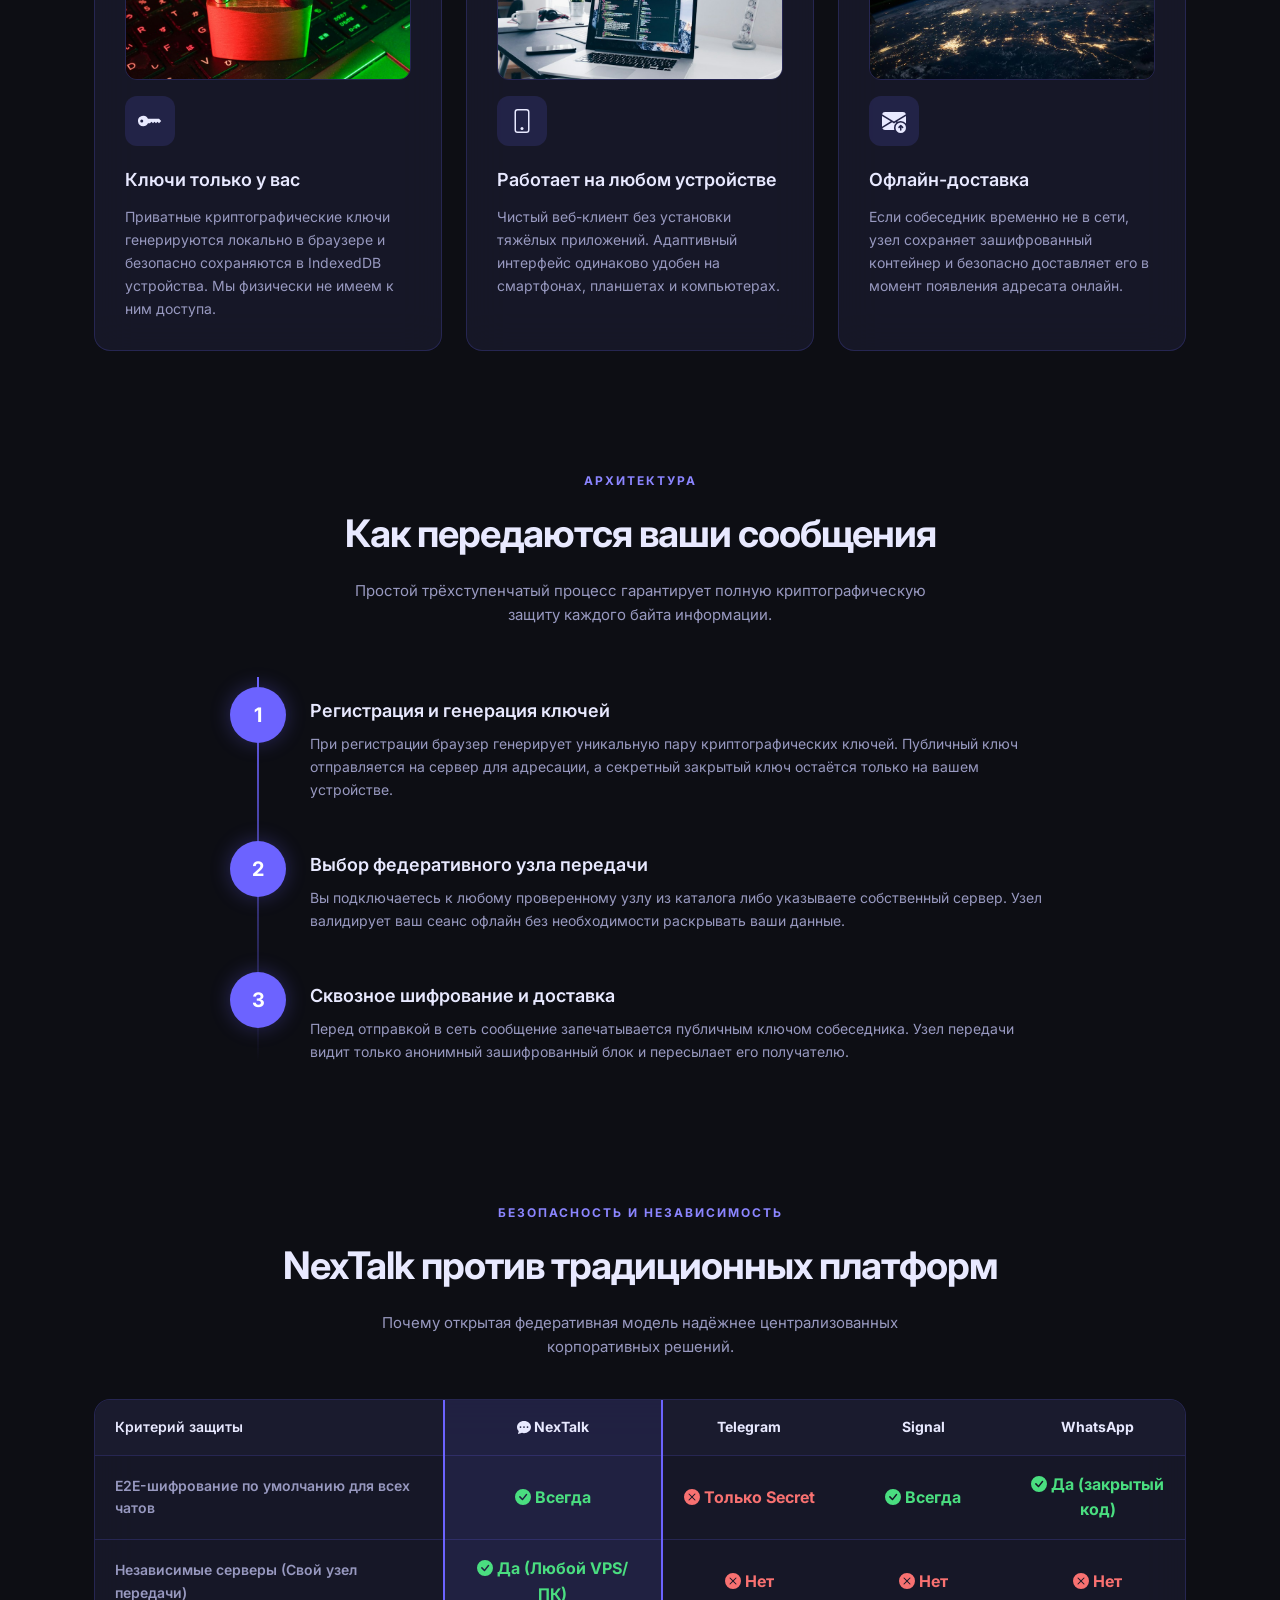
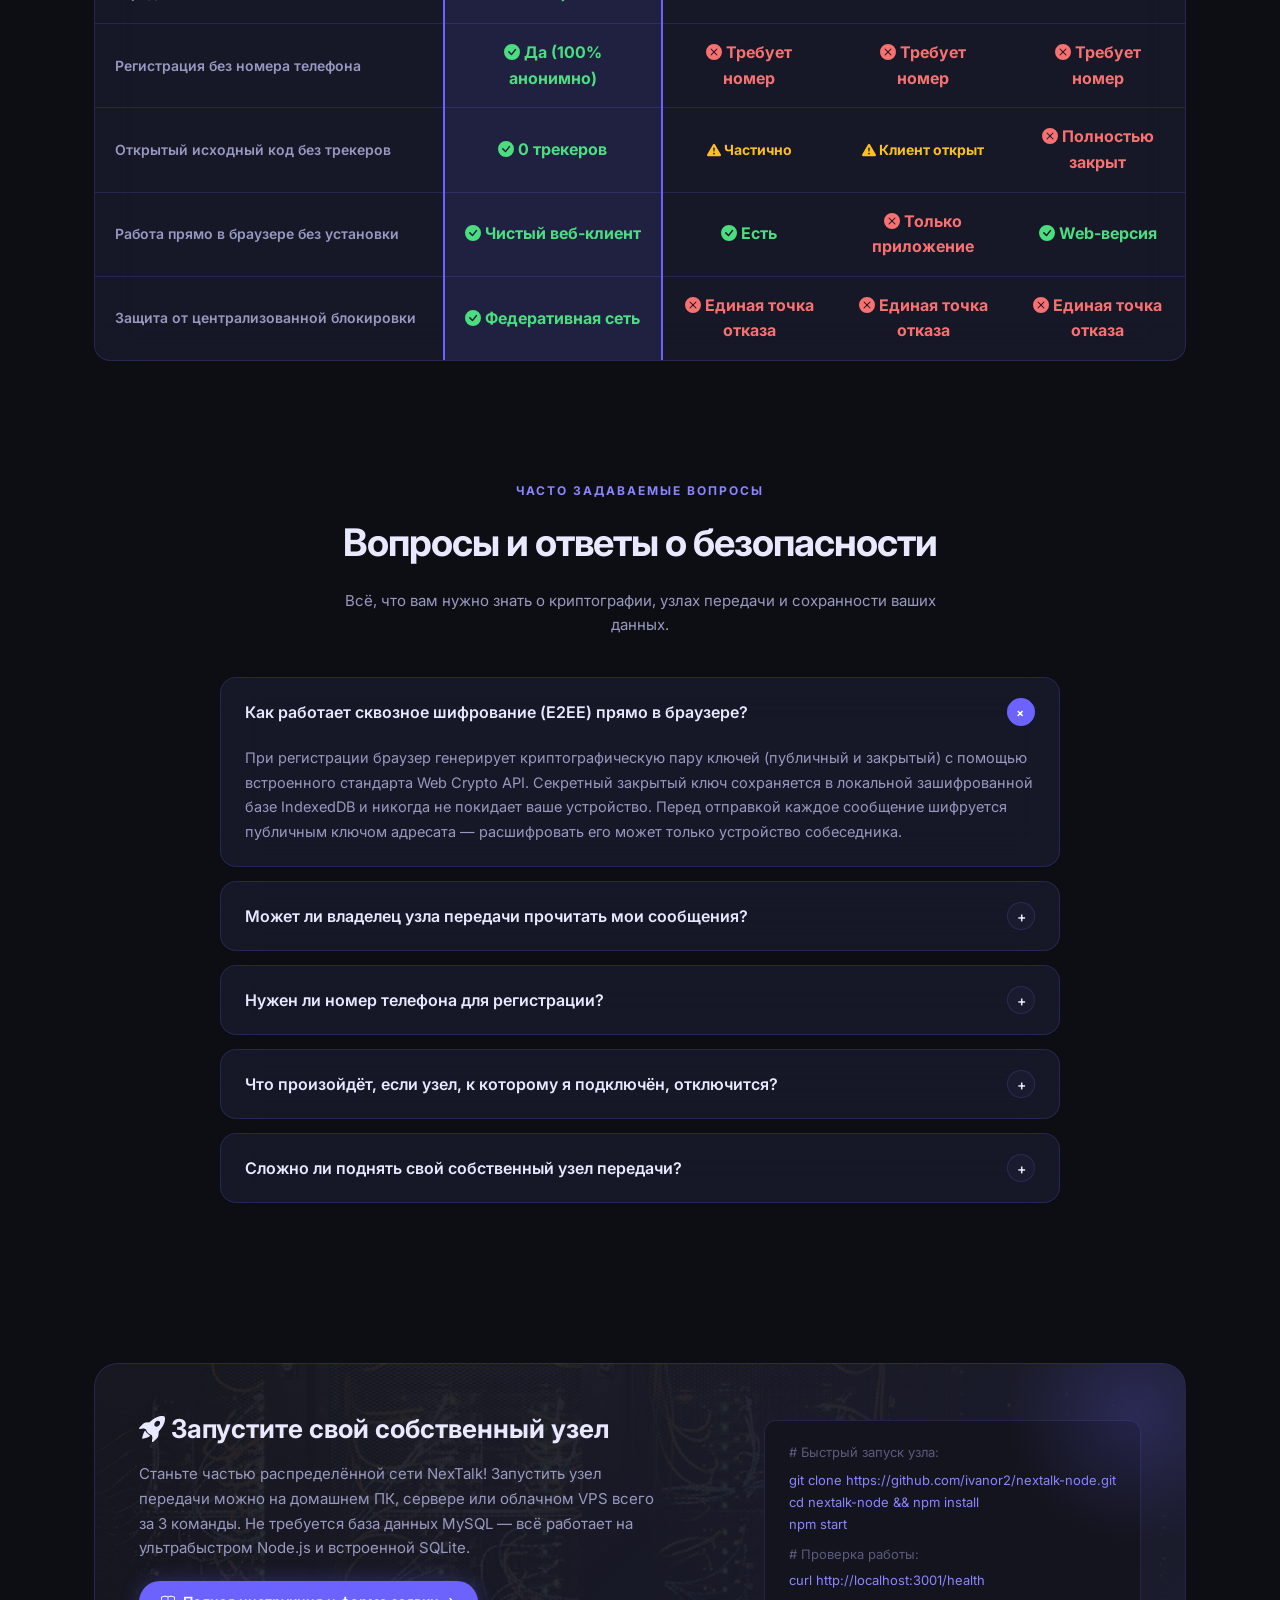
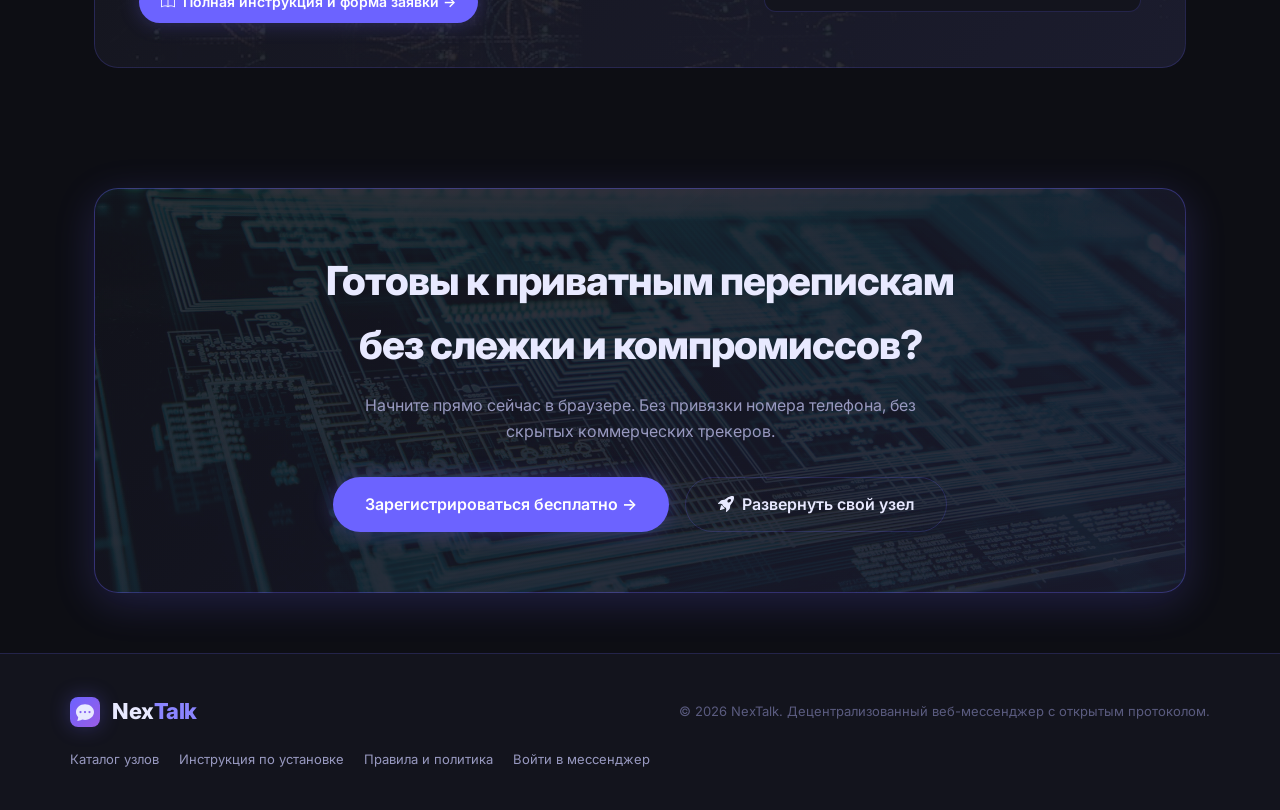
==== commit 04fa19f5: "добавлены картинки и улучшена seo оптимизация сайти" ====
--- a/index.html
+++ b/index.html
@@ -1,62 +1,840 @@
-<!DOCTYPE html><html lang="ru" data-theme="dark"><head><meta charset="UTF-8"><meta name="viewport" content="width=device-width, initial-scale=1.0"><title>NexTalk — Децентрализованный мессенджер с E2E-шифрованием</title><meta name="description" content="NexTalk — защищённый веб-мессенджер со сквозным шифрованием (E2EE) и децентрализованной сетью независимых узлов передачи сообщений."><!-- SEO / Social --><meta property="og:type" content="website"><meta property="og:title" content="NexTalk — Децентрализованный мессенджер с E2E-шифрованием"><meta property="og:description" content="NexTalk — защищённый веб-мессенджер со сквозным шифрованием (E2EE) и децентрализованной сетью независимых узлов передачи сообщений."><meta name="twitter:card" content="summary_large_image"><link rel="icon" href="data:image/svg+xml,<svg xmlns='http://www.w3.org/2000/svg' viewBox='0 0 16 16'><text y='14' font-size='14'>%F0%9F%92%AC</text></svg>"><!-- Performance: early font connections --><link rel="preconnect" href="https://fonts.googleapis.com"><link rel="preconnect" href="https://fonts.gstatic.com" crossorigin><link rel="stylesheet" href="https://fonts.googleapis.com/css2?family=Inter:wght@300;400;500;600;700;800&family=JetBrains+Mono:wght@400;500;600&display=swap" media="print" onload="this.media='all'"><noscript><link rel="stylesheet" href="https://fonts.googleapis.com/css2?family=Inter:wght@300;400;500;600;700;800&family=JetBrains+Mono:wght@400;500;600&display=swap"></noscript><link rel="stylesheet" href="css/style.css"></head><body><!-- NAV --><nav class="nav" id="mainNav"><a href="index.html" class="nav-logo"><div class="logo-icon"><svg xmlns="http://www.w3.org/2000/svg" width="16" height="16" fill="currentColor" class="bi bi-chat-dots-fill" viewBox="0 0 16 16"><path d="M16 8c0 3.866-3.582 7-8 7a9 9 0 0 1-2.347-.306c-.584.296-1.925.864-4.181 1.234-.2.032-.352-.176-.273-.362.354-.836.674-1.95.77-2.966C.744 11.37 0 9.76 0 8c0-3.866 3.582-7 8-7s8 3.134 8 7M5 8a1 1 0 1 0-2 0 1 1 0 0 0 2 0m4 0a1 1 0 1 0-2 0 1 1 0 0 0 2 0m3 1a1 1 0 1 0 0-2 1 1 0 0 0 0 2"/></svg></div><span>Nex<em>Talk</em></span></a><button class="nav-burger" id="navBurger" aria-label="Меню"><svg xmlns="http://www.w3.org/2000/svg" width="16" height="16" fill="currentColor" class="bi bi-list" viewBox="0 0 16 16"><path fill-rule="evenodd" d="M2.5 12a.5.5 0 0 1 .5-.5h10a.5.5 0 0 1 0 1H3a.5.5 0 0 1-.5-.5m0-4a.5.5 0 0 1 .5-.5h10a.5.5 0 0 1 0 1H3a.5.5 0 0 1-.5-.5m0-4a.5.5 0 0 1 .5-.5h10a.5.5 0 0 1 0 1H3a.5.5 0 0 1-.5-.5"/></svg></button><div class="nav-links" id="navLinks"><a href="#features" class="nav-link">Возможности</a><a href="#how" class="nav-link">Архитектура</a><a href="#comparison" class="nav-link">Сравнение</a><a href="nodes.html" class="nav-link">Каталог узлов</a><a href="install.html" class="nav-link">Установка узла</a><a href="#faq" class="nav-link">FAQ</a><a href="rules.html" class="nav-link">Правила</a><button class="theme-toggle" id="themeToggle" title="Переключить тему"><svg xmlns="http://www.w3.org/2000/svg" width="16" height="16" fill="currentColor" class="bi bi-moon-stars-fill" viewBox="0 0 16 16"><path d="M6 .278a.77.77 0 0 1 .08.858 7.2 7.2 0 0 0-.878 3.46c0 4.021 3.278 7.277 7.318 7.277q.792-.001 1.533-.16a.79.79 0 0 1 .81.316.73.73 0 0 1-.031.893A8.35 8.35 0 0 1 8.344 16C3.734 16 0 12.286 0 7.71 0 4.266 2.114 1.312 5.124.06A.75.75 0 0 1 6 .278"/><path d="M10.794 3.148a.217.217 0 0 1 .412 0l.387 1.162c.173.518.579.924 1.097 1.097l1.162.387a.217.217 0 0 1 0 .412l-1.162.387a1.73 1.73 0 0 0-1.097 1.097l-.387 1.162a.217.217 0 0 1-.412 0l-.387-1.162A1.73 1.73 0 0 0 9.31 6.593l-1.162-.387a.217.217 0 0 1 0-.412l1.162-.387a1.73 1.73 0 0 0 1.097-1.097zM13.863.099a.145.145 0 0 1 .274 0l.258.774c.115.346.386.617.732.732l.774.258a.145.145 0 0 1 0 .274l-.774.258a1.16 1.16 0 0 0-.732.732l-.258.774a.145.145 0 0 1-.274 0l-.258-.774a1.16 1.16 0 0 0-.732-.732l-.774-.258a.145.145 0 0 1 0-.274l.774-.258c.346-.115.617-.386.732-.732z"/></svg></button><a href="../login.php" class="btn btn-ghost" style="margin-left: 6px;">Войти</a><a href="../register.php" class="btn btn-primary">Регистрация</a></div></nav><div class="nav-spacer"></div><!-- HERO --><header class="hero"><div class="hero-badge"><svg xmlns="http://www.w3.org/2000/svg" width="16" height="16" fill="currentColor" class="bi bi-lock-fill" viewBox="0 0 16 16"><path d="M8 1a2 2 0 0 1 2 2v4H6V3a2 2 0 0 1 2-2m3 6V3a3 3 0 0 0-6 0v4a2 2 0 0 0-2 2v5a2 2 0 0 0 2 2h6a2 2 0 0 0 2-2V9a2 2 0 0 0-2-2"/></svg> End-to-end шифрование · Открытый протокол · Без номеров телефонов
-    </div><h1>
+<!DOCTYPE html>
+<html lang="ru" data-theme="dark">
+
+<head>
+  <meta charset="UTF-8">
+  <meta name="yandex-verification" content="73b838837e399013" />
+  <meta name="google-site-verification" content="NJfBLMl6MGPQ3KSFb_nHegOLUIZUjt-tCGlzlTqjELw" />
+  <meta name="viewport" content="width=device-width, initial-scale=1.0">
+  <title>NexTalk — Децентрализованный защищённый веб-мессенджер со сквозным E2E-шифрованием</title>
+  <meta name="description"
+  content="NexTalk — свободный децентрализованный веб-мессенджер со сквозным E2EE-шифрованием (Web Crypto API).
+  Безопасный анонимный чат без номеров телефонов, слежки и единой точки отказа.">
+  <meta name="keywords"
+    content="децентрализованный мессенджер, сквозное шифрование, e2ee мессенджер, e2e чат, безопасный мессенджер, web crypto api, анонимный чат, приватные сообщения, p2p мессенджер, федеративная сеть узлов, мессенджер без номера телефона, node js messenger, websocket чат">
+  <meta name="robots" content="index, follow, max-image-preview:large, max-snippet:-1, max-video-preview:-1">
+  <link rel="canonical" href="https://landing/">
+  <meta name="author" content="NexTalk Community">
+  <meta name="theme-color" content="#6C63FF">
+  <meta name="application-name" content="NexTalk">
+
+  <!-- SEO / Open Graph -->
+  <meta property="og:site_name" content="NexTalk">
+  <meta property="og:type" content="website">
+  <meta property="og:title" content="NexTalk — Децентрализованный веб-мессенджер со сквозным E2E-шифрованием">
+  <meta property="og:description"
+  content="Безопасный веб-мессенджер со сквозным шифрованием (Web Crypto) и независимыми федеративными узлами. Ваши
+  ключи всегда остаются только на вашем устройстве.">
+  <meta property="og:image" content="https://landing/img/chat-preview.png">
+  <meta property="og:image:width" content="1200">
+  <meta property="og:image:height" content="675">
+  <meta property="og:image:alt" content="Интерфейс мессенджера NexTalk со сквозным шифрованием">
+  <meta property="og:url" content="https://landing/">
+  <meta property="og:locale" content="ru_RU">
+
+  <!-- Twitter Cards -->
+  <meta name="twitter:card" content="summary_large_image">
+  <meta name="twitter:title" content="NexTalk — Децентрализованный веб-мессенджер со сквозным E2E-шифрованием">
+  <meta name="twitter:description"
+    content="Безопасный веб-мессенджер со сквозным шифрованием (Web Crypto) и независимыми узлами передачи.">
+  <meta name="twitter:image" content="https://landing/img/chat-preview.png">
+
+  <!-- JSON-LD Structured Data for Search Engines -->
+  <script type="application/ld+json">
+  {
+    "@context": "https://schema.org",
+    "@graph": [
+      {
+        "@type": "WebApplication",
+        "@id": "https://landing/#app",
+        "name": "NexTalk",
+        "url": "https://landing/",
+        "description": "Децентрализованный защищённый веб-мессенджер со сквозным E2E-шифрованием на базе Web Crypto API и распределённой сети узлов.",
+        "applicationCategory": "CommunicationApplication",
+        "operatingSystem": "All, Web Browser",
+        "browserRequirements": "Requires JavaScript. Requires HTML5 and Web Crypto API support.",
+        "offers": {
+          "@type": "Offer",
+          "price": "0",
+          "priceCurrency": "USD"
+        },
+        "featureList": [
+          "Сквозное E2E-шифрование сообщений (Web Crypto API)",
+          "Децентрализованные независимые узлы передачи",
+          "Мгновенный обмен сообщениями через WebSocket",
+          "Локальное хранение приватных ключей в IndexedDB",
+          "Работа в браузере на смартфонах и ПК без установки",
+          "Офлайн-доставка зашифрованных контейнеров",
+          "Регистрация без номера телефона"
+        ]
+      },
+      {
+        "@type": "FAQPage",
+        "@id": "https://landing/#faq",
+        "mainEntity": [
+          {
+            "@type": "Question",
+            "name": "Как работает сквозное шифрование (E2EE) прямо в браузере?",
+            "acceptedAnswer": {
+              "@type": "Answer",
+              "text": "При регистрации браузер генерирует криптографическую пару ключей (публичный и закрытый) с помощью встроенного стандарта Web Crypto API. Секретный закрытый ключ сохраняется в локальной зашифрованной базе IndexedDB и никогда не покидает ваше устройство. Перед отправкой каждое сообщение шифруется публичным ключом адресата — расшифровать его может только устройство собеседника."
+            }
+          },
+          {
+            "@type": "Question",
+            "name": "Может ли владелец узла передачи прочитать мои сообщения?",
+            "acceptedAnswer": {
+              "@type": "Answer",
+              "text": "Нет. Узел передачи сообщений работает по принципу Zero-Knowledge (нулевого разглашения). Он получает только зашифрованный блок байтов (шифротекст) и метаданные доставки. Расшифровать этот блок без приватного ключа получателя математически невозможно даже при полном контроле над сервером узла."
+            }
+          },
+          {
+            "@type": "Question",
+            "name": "Нужен ли номер телефона для регистрации?",
+            "acceptedAnswer": {
+              "@type": "Answer",
+              "text": "Номер телефона не требуется. Регистрация происходит по уникальному логину, паролю и контактному e-mail (для восстановления доступа). Мы принципиально не привязываем аккаунты к телефонным номерам или паспортным данным."
+            }
+          },
+          {
+            "@type": "Question",
+            "name": "Что произойдёт, если узел, к которому я подключён, отключится?",
+            "acceptedAnswer": {
+              "@type": "Answer",
+              "text": "Благодаря децентрализации сети вы можете в любой момент зайти в «Настройки» мессенджера или в каталог узлов и переключиться на любой другой активный узел сети всего в один клик. Ваша учётная запись, контакты и ключи шифрования останутся в полной сохранности."
+            }
+          },
+          {
+            "@type": "Question",
+            "name": "Сложно ли поднять свой собственный узел передачи?",
+            "acceptedAnswer": {
+              "@type": "Answer",
+              "text": "Очень просто! Серверная часть узла написана на легковесном Node.js и SQLite, не требует сложных баз данных или настроек. Достаточно выполнить команды git clone и npm start на недорогом VPS или домашнем ПК."
+            }
+          }
+        ]
+      }
+    ]
+  }
+  </script>
+
+  <link rel="icon"
+    href="data:image/svg+xml,<svg xmlns='http://www.w3.org/2000/svg' viewBox='0 0 16 16'><text y='14' font-size='14'>%F0%9F%92%AC</text></svg>">
+  <!-- Performance: early font connections -->
+  <link rel="preconnect" href="https://fonts.googleapis.com">
+  <link rel="preconnect" href="https://fonts.gstatic.com" crossorigin>
+  <link rel="stylesheet"
+    href="https://fonts.googleapis.com/css2?family=Inter:wght@300;400;500;600;700;800&family=JetBrains+Mono:wght@400;500;600&display=swap"
+    media="print" onload="this.media='all'"><noscript>
+    <link rel="stylesheet"
+      href="https://fonts.googleapis.com/css2?family=Inter:wght@300;400;500;600;700;800&family=JetBrains+Mono:wght@400;500;600&display=swap">
+  </noscript>
+  <link rel="stylesheet" href="css/style.css">
+</head>
+
+<body><!-- NAV -->
+  <nav class="nav" id="mainNav"><a href="index.html" class="nav-logo">
+      <div class="logo-icon"><svg xmlns="http://www.w3.org/2000/svg" width="16" height="16" fill="currentColor"
+          class="bi bi-chat-dots-fill" viewBox="0 0 16 16">
+          <path
+            d="M16 8c0 3.866-3.582 7-8 7a9 9 0 0 1-2.347-.306c-.584.296-1.925.864-4.181 1.234-.2.032-.352-.176-.273-.362.354-.836.674-1.95.77-2.966C.744 11.37 0 9.76 0 8c0-3.866 3.582-7 8-7s8 3.134 8 7M5 8a1 1 0 1 0-2 0 1 1 0 0 0 2 0m4 0a1 1 0 1 0-2 0 1 1 0 0 0 2 0m3 1a1 1 0 1 0 0-2 1 1 0 0 0 0 2" />
+        </svg></div><span>Nex<em>Talk</em></span>
+    </a><button class="nav-burger" id="navBurger" aria-label="Меню"><svg xmlns="http://www.w3.org/2000/svg" width="16"
+        height="16" fill="currentColor" class="bi bi-list" viewBox="0 0 16 16">
+        <path fill-rule="evenodd"
+          d="M2.5 12a.5.5 0 0 1 .5-.5h10a.5.5 0 0 1 0 1H3a.5.5 0 0 1-.5-.5m0-4a.5.5 0 0 1 .5-.5h10a.5.5 0 0 1 0 1H3a.5.5 0 0 1-.5-.5m0-4a.5.5 0 0 1 .5-.5h10a.5.5 0 0 1 0 1H3a.5.5 0 0 1-.5-.5" />
+      </svg></button>
+    <div class="nav-links" id="navLinks"><a href="#features" class="nav-link">Возможности</a><a href="#how"
+        class="nav-link">Сравнение</a><a href="nodes.html" class="nav-link">Каталог узлов</a><a href="install.html"
+        class="nav-link">Установка узла</a><a href="#faq" class="nav-link">FAQ</a><a href="rules.html"
+        class="nav-link">Правила</a><button class="theme-toggle" id="themeToggle" title="Переключить тему"><svg
+          xmlns="http://www.w3.org/2000/svg" width="16" height="16" fill="currentColor" class="bi bi-moon-stars-fill"
+          viewBox="0 0 16 16">
+          <path
+            d="M6 .278a.77.77 0 0 1 .08.858 7.2 7.2 0 0 0-.878 3.46c0 4.021 3.278 7.277 7.318 7.277q.792-.001 1.533-.16a.79.79 0 0 1 .81.316.73.73 0 0 1-.031.893A8.35 8.35 0 0 1 8.344 16C3.734 16 0 12.286 0 7.71 0 4.266 2.114 1.312 5.124.06A.75.75 0 0 1 6 .278" />
+          <path
+            d="M10.794 3.148a.217.217 0 0 1 .412 0l.387 1.162c.173.518.579.924 1.097 1.097l1.162.387a.217.217 0 0 1 0 .412l-1.162.387a1.73 1.73 0 0 0-1.097 1.097l-.387 1.162a.217.217 0 0 1-.412 0l-.387-1.162A1.73 1.73 0 0 0 9.31 6.593l-1.162-.387a.217.217 0 0 1 0-.412l1.162-.387a1.73 1.73 0 0 0 1.097-1.097zM13.863.099a.145.145 0 0 1 .274 0l.258.774c.115.346.386.617.732.732l.774.258a.145.145 0 0 1 0 .274l-.774.258a1.16 1.16 0 0 0-.732.732l-.258.774a.145.145 0 0 1-.274 0l-.258-.774a1.16 1.16 0 0 0-.732-.732l-.774-.258a.145.145 0 0 1 0-.274l.774-.258c.346-.115.617-.386.732-.732z" />
+        </svg></button><a href="../login.php" class="btn btn-ghost" style="margin-left: 6px;">Войти</a><a
+        href="../register.php" class="btn btn-primary">Регистрация</a></div>
+  </nav>
+  <div class="nav-spacer"></div><!-- HERO -->
+  <header class="hero">
+    <div class="hero-badge"><svg xmlns="http://www.w3.org/2000/svg" width="16" height="16" fill="currentColor"
+        class="bi bi-lock-fill" viewBox="0 0 16 16">
+        <path
+          d="M8 1a2 2 0 0 1 2 2v4H6V3a2 2 0 0 1 2-2m3 6V3a3 3 0 0 0-6 0v4a2 2 0 0 0-2 2v5a2 2 0 0 0 2 2h6a2 2 0 0 0 2-2V9a2 2 0 0 0-2-2" />
+      </svg> End-to-end шифрование · Открытый протокол · Без номеров телефонов
+    </div>
+    <h1>
       Мессенджер, где<br><span class="gradient-text">никто не читает</span><br>
       ваши сообщения
-    </h1><p class="hero-desc">
-      Авторизация через защищённый центр, а сами сообщения передаются через независимые узлы федеративной сети. Разверните свой собственный сервер или подключитесь к публичному.
-    </p><div class="hero-actions"><a href="../register.php" class="btn btn-primary btn-lg">
+    </h1>
+    <p class="hero-desc">
+      Авторизация через защищённый центр, а сами сообщения передаются через независимые узлы федеративной сети.
+      Разверните свой собственный сервер или подключитесь к публичному.
+    </p>
+    <div class="hero-actions"><a href="../register.php" class="btn btn-primary btn-lg">
         Начать бесплатно →
-      </a><a href="install.html" class="btn btn-ghost btn-lg"><svg xmlns="http://www.w3.org/2000/svg" width="16" height="16" fill="currentColor" class="bi bi-rocket-takeoff-fill" viewBox="0 0 16 16"><path d="M12.17 9.53c2.307-2.592 3.278-4.684 3.641-6.218.21-.887.214-1.58.16-2.065a3.6 3.6 0 0 0-.108-.563 2 2 0 0 0-.078-.23V.453c-.073-.164-.168-.234-.352-.295a2 2 0 0 0-.16-.045 4 4 0 0 0-.57-.093c-.49-.044-1.19-.03-2.08.188-1.536.374-3.618 1.343-6.161 3.604l-2.4.238h-.006a2.55 2.55 0 0 0-1.524.734L.15 7.17a.512.512 0 0 0 .433.868l1.896-.271c.28-.04.592.013.955.132.232.076.437.16.655.248l.203.083c.196.816.66 1.58 1.275 2.195.613.614 1.376 1.08 2.191 1.277l.082.202c.089.218.173.424.249.657.118.363.172.676.132.956l-.271 1.9a.512.512 0 0 0 .867.433l2.382-2.386c.41-.41.668-.949.732-1.526zm.11-3.699c-.797.8-1.93.961-2.528.362-.598-.6-.436-1.733.361-2.532.798-.799 1.93-.96 2.528-.361s.437 1.732-.36 2.531Z"/><path d="M5.205 10.787a7.6 7.6 0 0 0 1.804 1.352c-1.118 1.007-4.929 2.028-5.054 1.903-.126-.127.737-4.189 1.839-5.18.346.69.837 1.35 1.411 1.925"/></svg> Установить свой узел
-      </a><a href="nodes.html" class="btn btn-ghost btn-lg"><svg xmlns="http://www.w3.org/2000/svg" width="16" height="16" fill="currentColor" class="bi bi-globe2" viewBox="0 0 16 16"><path d="M0 8a8 8 0 1 1 16 0A8 8 0 0 1 0 8m7.5-6.923c-.67.204-1.335.82-1.887 1.855q-.215.403-.395.872c.705.157 1.472.257 2.282.287zM4.249 3.539q.214-.577.481-1.078a7 7 0 0 1 .597-.933A7 7 0 0 0 3.051 3.05q.544.277 1.198.49zM3.509 7.5c.036-1.07.188-2.087.436-3.008a9 9 0 0 1-1.565-.667A6.96 6.96 0 0 0 1.018 7.5zm1.4-2.741a12.3 12.3 0 0 0-.4 2.741H7.5V5.091c-.91-.03-1.783-.145-2.591-.332M8.5 5.09V7.5h2.99a12.3 12.3 0 0 0-.399-2.741c-.808.187-1.681.301-2.591.332zM4.51 8.5c.035.987.176 1.914.399 2.741A13.6 13.6 0 0 1 7.5 10.91V8.5zm3.99 0v2.409c.91.03 1.783.145 2.591.332.223-.827.364-1.754.4-2.741zm-3.282 3.696q.18.469.395.872c.552 1.035 1.218 1.65 1.887 1.855V11.91c-.81.03-1.577.13-2.282.287zm.11 2.276a7 7 0 0 1-.598-.933 9 9 0 0 1-.481-1.079 8.4 8.4 0 0 0-1.198.49 7 7 0 0 0 2.276 1.522zm-1.383-2.964A13.4 13.4 0 0 1 3.508 8.5h-2.49a6.96 6.96 0 0 0 1.362 3.675c.47-.258.995-.482 1.565-.667m6.728 2.964a7 7 0 0 0 2.275-1.521 8.4 8.4 0 0 0-1.197-.49 9 9 0 0 1-.481 1.078 7 7 0 0 1-.597.933M8.5 11.909v3.014c.67-.204 1.335-.82 1.887-1.855q.216-.403.395-.872A12.6 12.6 0 0 0 8.5 11.91zm3.555-.401c.57.185 1.095.409 1.565.667A6.96 6.96 0 0 0 14.982 8.5h-2.49a13.4 13.4 0 0 1-.437 3.008M14.982 7.5a6.96 6.96 0 0 0-1.362-3.675c-.47.258-.995.482-1.565.667.248.92.4 1.938.437 3.008zM11.27 2.461q.266.502.482 1.078a8.4 8.4 0 0 0 1.196-.49 7 7 0 0 0-2.275-1.52c.218.283.418.597.597.932m-.488 1.343a8 8 0 0 0-.395-.872C9.835 1.897 9.17 1.282 8.5 1.077V4.09c.81-.03 1.577-.13 2.282-.287z"/></svg> Каталог узлов
-      </a></div><!-- INTERACTIVE PRODUCT MOCKUP --><div class="hero-mockup-container"><div class="hero-mockup-glow"></div><div class="mockup-window" id="heroMockup"><!-- Window Titlebar --><div class="mockup-titlebar"><div class="mockup-dots"><span class="mockup-dot red"></span><span class="mockup-dot yellow"></span><span class="mockup-dot green"></span><span class="mockup-window-title"><svg xmlns="http://www.w3.org/2000/svg" width="16" height="16" fill="currentColor" class="bi bi-chat-dots-fill" viewBox="0 0 16 16"><path d="M16 8c0 3.866-3.582 7-8 7a9 9 0 0 1-2.347-.306c-.584.296-1.925.864-4.181 1.234-.2.032-.352-.176-.273-.362.354-.836.674-1.95.77-2.966C.744 11.37 0 9.76 0 8c0-3.866 3.582-7 8-7s8 3.134 8 7M5 8a1 1 0 1 0-2 0 1 1 0 0 0 2 0m4 0a1 1 0 1 0-2 0 1 1 0 0 0 2 0m3 1a1 1 0 1 0 0-2 1 1 0 0 0 0 2"/></svg> NexTalk Web · E2EE Secure Session</span></div></div><!-- Window Body --><div class="mockup-body"><!-- Mockup Sidebar --><div class="mockup-sidebar"><div class="mockup-sidebar-header">Активные диалоги</div><div class="mockup-chat-item active"><div class="mockup-avatar">
-                АВ
-                <span class="status-dot"></span></div><div class="mockup-chat-info"><div class="mockup-chat-name">Алиса Воронова</div><div class="mockup-chat-preview"><svg xmlns="http://www.w3.org/2000/svg" width="16" height="16" fill="currentColor" class="bi bi-shield-lock-fill" viewBox="0 0 16 16"><path fill-rule="evenodd" d="M8 0c-.69 0-1.843.265-2.928.56-1.11.3-2.229.655-2.887.87a1.54 1.54 0 0 0-1.044 1.262c-.596 4.477.787 7.795 2.465 9.99a11.8 11.8 0 0 0 2.517 2.453c.386.273.744.482 1.048.625.28.132.581.24.829.24s.548-.108.829-.24a7 7 0 0 0 1.048-.625 11.8 11.8 0 0 0 2.517-2.453c1.678-2.195 3.061-5.513 2.465-9.99a1.54 1.54 0 0 0-1.044-1.263 63 63 0 0 0-2.887-.87C9.843.266 8.69 0 8 0m0 5a1.5 1.5 0 0 1 .5 2.915l.385 1.99a.5.5 0 0 1-.491.595h-.788a.5.5 0 0 1-.49-.595l.384-1.99A1.5 1.5 0 0 1 8 5"/></svg> Ключи E2EE согласованы</div></div></div><div class="mockup-chat-item"><div class="mockup-avatar" style="background: linear-gradient(135deg, #10B981, #059669);">
-                МР
-                <span class="status-dot"></span></div><div class="mockup-chat-info"><div class="mockup-chat-name">Марк (Узел Node-1)</div><div class="mockup-chat-preview">Узел онлайн на порту 3001</div></div></div><div class="mockup-chat-item"><div class="mockup-avatar" style="background: linear-gradient(135deg, #F59E0B, #D97706);">
-                #
-              </div><div class="mockup-chat-info"><div class="mockup-chat-name">Федерация #dev</div><div class="mockup-chat-preview">38 участников онлайн</div></div></div></div><!-- Mockup Main Chat --><div class="mockup-chat-main"><div class="mockup-chat-header"><div class="mockup-chat-contact-info"><div class="mockup-avatar" style="width: 32px; height: 32px; font-size: 12px;">
-                  АВ
-                  <span class="status-dot"></span></div><div><div style="font-size: 13px; font-weight: 700; color: var(--text-primary);">Алиса Воронова</div><div style="font-size: 11px; color: var(--success);"><svg xmlns="http://www.w3.org/2000/svg" width="16" height="16" fill="currentColor" class="bi bi-circle-fill" viewBox="0 0 16 16"><circle cx="8" cy="8" r="8"/></svg> в сети · печатает...</div></div></div><div class="mockup-sec-badge"><span><svg xmlns="http://www.w3.org/2000/svg" width="16" height="16" fill="currentColor" class="bi bi-shield-lock-fill" viewBox="0 0 16 16"><path fill-rule="evenodd" d="M8 0c-.69 0-1.843.265-2.928.56-1.11.3-2.229.655-2.887.87a1.54 1.54 0 0 0-1.044 1.262c-.596 4.477.787 7.795 2.465 9.99a11.8 11.8 0 0 0 2.517 2.453c.386.273.744.482 1.048.625.28.132.581.24.829.24s.548-.108.829-.24a7 7 0 0 0 1.048-.625 11.8 11.8 0 0 0 2.517-2.453c1.678-2.195 3.061-5.513 2.465-9.99a1.54 1.54 0 0 0-1.044-1.263 63 63 0 0 0-2.887-.87C9.843.266 8.69 0 8 0m0 5a1.5 1.5 0 0 1 .5 2.915l.385 1.99a.5.5 0 0 1-.491.595h-.788a.5.5 0 0 1-.49-.595l.384-1.99A1.5 1.5 0 0 1 8 5"/></svg></span><span>Web Crypto AES-GCM + RSA-4096</span></div></div><!-- Messages List --><div class="mockup-messages"><div class="mockup-system-bubble"><svg xmlns="http://www.w3.org/2000/svg" width="16" height="16" fill="currentColor" class="bi bi-lock-fill" viewBox="0 0 16 16"><path d="M8 1a2 2 0 0 1 2 2v4H6V3a2 2 0 0 1 2-2m3 6V3a3 3 0 0 0-6 0v4a2 2 0 0 0-2 2v5a2 2 0 0 0 2 2h6a2 2 0 0 0 2-2V9a2 2 0 0 0-2-2"/></svg> Сообщения защищены сквозным E2E-шифрованием. Приватные ключи хранятся только в IndexedDB вашего браузера.
-              </div><!-- Message 1: Incoming --><div class="mockup-msg incoming"><div class="mockup-bubble"><div class="mockup-text-normal">
-                    Привет! Ты уже подключился через наш независимый федеративный узел?
-                  </div><div class="mockup-msg-meta">15:20 · E2EE <svg xmlns="http://www.w3.org/2000/svg" width="16" height="16" fill="currentColor" class="bi bi-check-lg" viewBox="0 0 16 16"><path d="M12.736 3.97a.733.733 0 0 1 1.047 0c.286.289.29.756.01 1.05L7.88 12.01a.733.733 0 0 1-1.065.02L3.217 8.384a.757.757 0 0 1 0-1.06.733.733 0 0 1 1.047 0l3.052 3.093 5.4-6.425z"/></svg></div></div></div><!-- Message 2: Outgoing --><div class="mockup-msg outgoing"><div class="mockup-bubble"><div class="mockup-text-normal">
-                    Да, поднял свой узел на VPS за пару минут! Пинг всего 14 мс, и хостинг не имеет доступа к переписке
-                  </div><div class="mockup-msg-meta">15:21 · Доставлено <svg xmlns="http://www.w3.org/2000/svg" width="16" height="16" fill="currentColor" class="bi bi-check2-all" viewBox="0 0 16 16"><path d="M12.354 4.354a.5.5 0 0 0-.708-.708L5 10.293 1.854 7.146a.5.5 0 1 0-.708.708l3.5 3.5a.5.5 0 0 0 .708 0zm-4.208 7-.896-.897.707-.707.543.543 6.646-6.647a.5.5 0 0 1 .708.708l-7 7a.5.5 0 0 1-.708 0"/><path d="m5.354 7.146.896.897-.707.707-.897-.896a.5.5 0 1 1 .708-.708"/></svg></div></div></div><!-- Message 3: Incoming --><div class="mockup-msg incoming"><div class="mockup-bubble"><div class="mockup-text-normal">
-                    Супер! Никакой привязки к корпоративным серверам и номерам телефонов
-                  </div><div class="mockup-msg-meta">15:22 · E2EE <svg xmlns="http://www.w3.org/2000/svg" width="16" height="16" fill="currentColor" class="bi bi-check-lg" viewBox="0 0 16 16"><path d="M12.736 3.97a.733.733 0 0 1 1.047 0c.286.289.29.756.01 1.05L7.88 12.01a.733.733 0 0 1-1.065.02L3.217 8.384a.757.757 0 0 1 0-1.06.733.733 0 0 1 1.047 0l3.052 3.093 5.4-6.425z"/></svg></div></div></div></div><!-- Fake input bar --><div class="mockup-input-bar"><div class="mockup-fake-input"><svg xmlns="http://www.w3.org/2000/svg" width="16" height="16" fill="currentColor" class="bi bi-lock-fill" viewBox="0 0 16 16"><path d="M8 1a2 2 0 0 1 2 2v4H6V3a2 2 0 0 1 2-2m3 6V3a3 3 0 0 0-6 0v4a2 2 0 0 0-2 2v5a2 2 0 0 0 2 2h6a2 2 0 0 0 2-2V9a2 2 0 0 0-2-2"/></svg> Зашифрованное сообщение для Алисы...
-              </div><div class="mockup-send-btn"><svg xmlns="http://www.w3.org/2000/svg" width="16" height="16" fill="currentColor" class="bi bi-send-fill" viewBox="0 0 16 16"><path d="M15.964.686a.5.5 0 0 0-.65-.65L.767 5.855H.766l-.452.18a.5.5 0 0 0-.082.887l.41.26.001.002 4.995 3.178 3.178 4.995.002.002.26.41a.5.5 0 0 0 .886-.083zm-1.833 1.89L6.637 10.07l-.215-.338a.5.5 0 0 0-.154-.154l-.338-.215 7.494-7.494 1.178-.471z"/></svg></div></div></div></div></div></div><!-- STATS COUNTERS BAR --><div class="stats-bar"><div class="stat-item"><div class="stat-num gradient-text">100%</div><div class="stat-label">Сквозное E2E-шифрование</div></div><div class="stat-item"><div class="stat-num" style="color: var(--success);">0</div><div class="stat-label">Хранимых логов и трекеров</div></div><div class="stat-item"><div class="stat-num" style="color: var(--accent-light);">4096-bit</div><div class="stat-label">RSA & 256-bit AES-GCM ключи</div></div><div class="stat-item"><div class="stat-num" style="color: var(--info);">&lt; 20 ms</div><div class="stat-label">Задержка сокет-доставки</div></div></div></header><!-- PUBLIC NODES PREVIEW --><section class="section" id="nodes-preview"><div class="section-label">Сетевая инфраструктура</div><h2 class="section-title">Публичные узлы передачи</h2><p class="section-desc">
+      </a><a href="install.html" class="btn btn-ghost btn-lg"><svg xmlns="http://www.w3.org/2000/svg" width="16"
+          height="16" fill="currentColor" class="bi bi-rocket-takeoff-fill" viewBox="0 0 16 16">
+          <path
+            d="M12.17 9.53c2.307-2.592 3.278-4.684 3.641-6.218.21-.887.214-1.58.16-2.065a3.6 3.6 0 0 0-.108-.563 2 2 0 0 0-.078-.23V.453c-.073-.164-.168-.234-.352-.295a2 2 0 0 0-.16-.045 4 4 0 0 0-.57-.093c-.49-.044-1.19-.03-2.08.188-1.536.374-3.618 1.343-6.161 3.604l-2.4.238h-.006a2.55 2.55 0 0 0-1.524.734L.15 7.17a.512.512 0 0 0 .433.868l1.896-.271c.28-.04.592.013.955.132.232.076.437.16.655.248l.203.083c.196.816.66 1.58 1.275 2.195.613.614 1.376 1.08 2.191 1.277l.082.202c.089.218.173.424.249.657.118.363.172.676.132.956l-.271 1.9a.512.512 0 0 0 .867.433l2.382-2.386c.41-.41.668-.949.732-1.526zm.11-3.699c-.797.8-1.93.961-2.528.362-.598-.6-.436-1.733.361-2.532.798-.799 1.93-.96 2.528-.361s.437 1.732-.36 2.531Z" />
+          <path
+            d="M5.205 10.787a7.6 7.6 0 0 0 1.804 1.352c-1.118 1.007-4.929 2.028-5.054 1.903-.126-.127.737-4.189 1.839-5.18.346.69.837 1.35 1.411 1.925" />
+        </svg> Установить свой узел
+      </a><a href="nodes.html" class="btn btn-ghost btn-lg"><svg xmlns="http://www.w3.org/2000/svg" width="16"
+          height="16" fill="currentColor" class="bi bi-globe2" viewBox="0 0 16 16">
+          <path
+            d="M0 8a8 8 0 1 1 16 0A8 8 0 0 1 0 8m7.5-6.923c-.67.204-1.335.82-1.887 1.855q-.215.403-.395.872c.705.157 1.472.257 2.282.287zM4.249 3.539q.214-.577.481-1.078a7 7 0 0 1 .597-.933A7 7 0 0 0 3.051 3.05q.544.277 1.198.49zM3.509 7.5c.036-1.07.188-2.087.436-3.008a9 9 0 0 1-1.565-.667A6.96 6.96 0 0 0 1.018 7.5zm1.4-2.741a12.3 12.3 0 0 0-.4 2.741H7.5V5.091c-.91-.03-1.783-.145-2.591-.332M8.5 5.09V7.5h2.99a12.3 12.3 0 0 0-.399-2.741c-.808.187-1.681.301-2.591.332zM4.51 8.5c.035.987.176 1.914.399 2.741A13.6 13.6 0 0 1 7.5 10.91V8.5zm3.99 0v2.409c.91.03 1.783.145 2.591.332.223-.827.364-1.754.4-2.741zm-3.282 3.696q.18.469.395.872c.552 1.035 1.218 1.65 1.887 1.855V11.91c-.81.03-1.577.13-2.282.287zm.11 2.276a7 7 0 0 1-.598-.933 9 9 0 0 1-.481-1.079 8.4 8.4 0 0 0-1.198.49 7 7 0 0 0 2.276 1.522zm-1.383-2.964A13.4 13.4 0 0 1 3.508 8.5h-2.49a6.96 6.96 0 0 0 1.362 3.675c.47-.258.995-.482 1.565-.667m6.728 2.964a7 7 0 0 0 2.275-1.521 8.4 8.4 0 0 0-1.197-.49 9 9 0 0 1-.481 1.078 7 7 0 0 1-.597.933M8.5 11.909v3.014c.67-.204 1.335-.82 1.887-1.855q.216-.403.395-.872A12.6 12.6 0 0 0 8.5 11.91zm3.555-.401c.57.185 1.095.409 1.565.667A6.96 6.96 0 0 0 14.982 8.5h-2.49a13.4 13.4 0 0 1-.437 3.008M14.982 7.5a6.96 6.96 0 0 0-1.362-3.675c-.47.258-.995.482-1.565.667.248.92.4 1.938.437 3.008zM11.27 2.461q.266.502.482 1.078a8.4 8.4 0 0 0 1.196-.49 7 7 0 0 0-2.275-1.52c.218.283.418.597.597.932m-.488 1.343a8 8 0 0 0-.395-.872C9.835 1.897 9.17 1.282 8.5 1.077V4.09c.81-.03 1.577-.13 2.282-.287z" />
+        </svg> Каталог узлов
+      </a></div><!-- INTERACTIVE PRODUCT MOCKUP & LIVE CHAT SHOWCASE -->
+    <div class="hero-mockup-container">
+      <div class="mockup-tabs">
+        <button class="mockup-tab-btn active" id="tabScreenshot" type="button">
+          <svg xmlns="http://www.w3.org/2000/svg" width="14" height="14" fill="currentColor" class="bi bi-camera-fill"
+            viewBox="0 0 16 16">
+            <path d="M10.5 8.5a2.5 2.5 0 1 1-5 0 2.5 2.5 0 0 1 5 0" />
+            <path
+              d="M2 4a2 2 0 0 0-2 2v6a2 2 0 0 0 2 2h12a2 2 0 0 0 2-2V6a2 2 0 0 0-2-2h-1.172a2 2 0 0 1-1.414-.586l-.828-.828A2 2 0 0 0 7.172 2H4.828a2 2 0 0 0-1.414.586l-.828.828A2 2 0 0 1 1.172 4zm.5 2a.5.5 0 1 1 0-1 .5.5 0 0 1 0 1m9 2.5a3.5 3.5 0 1 1-7 0 3.5 3.5 0 0 1 7 0" />
+          </svg>
+          Живая переписка (Скриншот из веб-клиента)
+        </button>
+        <button class="mockup-tab-btn" id="tabInteractive" type="button">
+          <svg xmlns="http://www.w3.org/2000/svg" width="14" height="14" fill="currentColor" class="bi bi-cpu"
+            viewBox="0 0 16 16">
+            <path
+              d="M5 0a.5.5 0 0 1 .5.5V2h1V.5a.5.5 0 0 1 1 0V2h1V.5a.5.5 0 0 1 1 0V2h1V.5a.5.5 0 0 1 1 0V2A2.5 2.5 0 0 1 14 4.5h1.5a.5.5 0 0 1 0 1H14v1h1.5a.5.5 0 0 1 0 1H14v1h1.5a.5.5 0 0 1 0 1H14v1h1.5a.5.5 0 0 1 0 1H14A2.5 2.5 0 0 1 11.5 14v1.5a.5.5 0 0 1-1 0V14h-1v1.5a.5.5 0 0 1-1 0V14h-1v1.5a.5.5 0 0 1-1 0V14h-1v1.5a.5.5 0 0 1-1 0V14A2.5 2.5 0 0 1 2 11.5H.5a.5.5 0 0 1 0-1H2v-1H.5a.5.5 0 0 1 0-1H2v-1H.5a.5.5 0 0 1 0-1H2v-1H.5a.5.5 0 0 1 0-1H2A2.5 2.5 0 0 1 4.5 2V.5A.5.5 0 0 1 5 0m-.5 3A1.5 1.5 0 0 0 3 4.5v7A1.5 1.5 0 0 0 4.5 13h7a1.5 1.5 0 0 0 1.5-1.5v-7A1.5 1.5 0 0 0 11.5 3zM5 6.5A1.5 1.5 0 0 1 6.5 5h3A1.5 1.5 0 0 1 11 6.5v3A1.5 1.5 0 0 1 9.5 11h-3A1.5 1.5 0 0 1 5 9.5zM6.5 6a.5.5 0 0 0-.5.5v3a.5.5 0 0 0 .5.5h3a.5.5 0 0 0 .5-.5v-3a.5.5 0 0 0-.5-.5z" />
+          </svg>
+          Интерактивный симулятор E2EE
+        </button>
+      </div>
+      <div class="hero-mockup-glow"></div>
+      <div class="mockup-window" id="heroMockup"><!-- Window Titlebar -->
+        <div class="mockup-titlebar">
+          <div class="mockup-dots"><span class="mockup-dot red"></span><span class="mockup-dot yellow"></span><span
+              class="mockup-dot green"></span><span class="mockup-window-title"><svg xmlns="http://www.w3.org/2000/svg"
+                width="16" height="16" fill="currentColor" class="bi bi-chat-dots-fill" viewBox="0 0 16 16">
+                <path
+                  d="M16 8c0 3.866-3.582 7-8 7a9 9 0 0 1-2.347-.306c-.584.296-1.925.864-4.181 1.234-.2.032-.352-.176-.273-.362.354-.836.674-1.95.77-2.966C.744 11.37 0 9.76 0 8c0-3.866 3.582-7 8-7s8 3.134 8 7M5 8a1 1 0 1 0-2 0 1 1 0 0 0 2 0m4 0a1 1 0 1 0-2 0 1 1 0 0 0 2 0m3 1a1 1 0 1 0 0-2 1 1 0 0 0 0 2" />
+              </svg> NexTalk Web · E2EE Secure Session (Елена Новикова &amp; Александр Морозов)</span></div>
+        </div>
+
+        <!-- View 1: Real Chat Screenshot -->
+        <div id="mockupScreenshotView" class="showcase-screen-wrap">
+          <img src="img/chat-preview.png" alt="Скриншот реального чата NexTalk со сквозным шифрованием"
+            class="showcase-screen-img" width="1200" height="675" decoding="async" />
+          <div class="showcase-badge-overlay">
+            <span class="showcase-badge-pill">🔒 Сквозное E2E-шифрование</span>
+            <span class="showcase-badge-pill">⚡ Пинг 12 ms</span>
+            <span class="showcase-badge-pill">🌐 Узел: localhost:3001</span>
+            <span class="showcase-badge-pill">👥 Собеседники: Елена Новикова &amp; Александр Морозов</span>
+          </div>
+        </div>
+
+        <!-- View 2: Interactive Simulation -->
+        <div id="mockupInteractiveView" style="display: none;"><!-- Window Body -->
+          <div class="mockup-body"><!-- Mockup Sidebar -->
+            <div class="mockup-sidebar">
+              <div class="mockup-sidebar-header">Активные диалоги</div>
+              <div class="mockup-chat-item active">
+                <div class="mockup-avatar">
+                  <img src="img/avatar-alexander.jpg" alt="Александр Морозов" class="mockup-avatar-img">
+                  <span class="status-dot"></span>
+                </div>
+                <div class="mockup-chat-info">
+                  <div class="mockup-chat-name">Александр Морозов</div>
+                  <div class="mockup-chat-preview"><svg xmlns="http://www.w3.org/2000/svg" width="16" height="16"
+                      fill="currentColor" class="bi bi-shield-lock-fill" viewBox="0 0 16 16">
+                      <path fill-rule="evenodd"
+                        d="M8 0c-.69 0-1.843.265-2.928.56-1.11.3-2.229.655-2.887.87a1.54 1.54 0 0 0-1.044 1.262c-.596 4.477.787 7.795 2.465 9.99a11.8 11.8 0 0 0 2.517 2.453c.386.273.744.482 1.048.625.28.132.581.24.829.24s.548-.108.829-.24a7 7 0 0 0 1.048-.625 11.8 11.8 0 0 0 2.517-2.453c1.678-2.195 3.061-5.513 2.465-9.99a1.54 1.54 0 0 0-1.044-1.263 63 63 0 0 0-2.887-.87C9.843.266 8.69 0 8 0m0 5a1.5 1.5 0 0 1 .5 2.915l.385 1.99a.5.5 0 0 1-.491.595h-.788a.5.5 0 0 1-.49-.595l.384-1.99A1.5 1.5 0 0 1 8 5" />
+                    </svg> Ключи E2EE согласованы</div>
+                </div>
+              </div>
+              <div class="mockup-chat-item">
+                <div class="mockup-avatar">
+                  <img src="img/avatar-mark.jpg" alt="Марк" class="mockup-avatar-img">
+                  <span class="status-dot"></span>
+                </div>
+                <div class="mockup-chat-info">
+                  <div class="mockup-chat-name">Марк (Узел Node-1)</div>
+                  <div class="mockup-chat-preview">Узел онлайн на порту 3001</div>
+                </div>
+              </div>
+              <div class="mockup-chat-item">
+                <div class="mockup-avatar" style="background: linear-gradient(135deg, #F59E0B, #D97706);">
+                  #
+                </div>
+                <div class="mockup-chat-info">
+                  <div class="mockup-chat-name">Федерация #dev</div>
+                  <div class="mockup-chat-preview">38 участников онлайн</div>
+                </div>
+              </div>
+            </div><!-- Mockup Main Chat -->
+            <div class="mockup-chat-main">
+              <div class="mockup-chat-header">
+                <div class="mockup-chat-contact-info">
+                  <div class="mockup-avatar" style="width: 32px; height: 32px; font-size: 12px;">
+                    <img src="img/avatar-alexander.jpg" alt="Александр Морозов" class="mockup-avatar-img">
+                    <span class="status-dot"></span>
+                  </div>
+                  <div>
+                    <div style="font-size: 13px; font-weight: 700; color: var(--text-primary);">Александр Морозов</div>
+                    <div style="font-size: 11px; color: var(--success);"><svg xmlns="http://www.w3.org/2000/svg"
+                        width="16" height="16" fill="currentColor" class="bi bi-circle-fill" viewBox="0 0 16 16">
+                        <circle cx="8" cy="8" r="8" />
+                      </svg> в сети · печатает...</div>
+                  </div>
+                </div>
+                <div class="mockup-sec-badge"><span><svg xmlns="http://www.w3.org/2000/svg" width="16" height="16"
+                      fill="currentColor" class="bi bi-shield-lock-fill" viewBox="0 0 16 16">
+                      <path fill-rule="evenodd"
+                        d="M8 0c-.69 0-1.843.265-2.928.56-1.11.3-2.229.655-2.887.87a1.54 1.54 0 0 0-1.044 1.262c-.596 4.477.787 7.795 2.465 9.99a11.8 11.8 0 0 0 2.517 2.453c.386.273.744.482 1.048.625.28.132.581.24.829.24s.548-.108.829-.24a7 7 0 0 0 1.048-.625 11.8 11.8 0 0 0 2.517-2.453c1.678-2.195 3.061-5.513 2.465-9.99a1.54 1.54 0 0 0-1.044-1.263 63 63 0 0 0-2.887-.87C9.843.266 8.69 0 8 0m0 5a1.5 1.5 0 0 1 .5 2.915l.385 1.99a.5.5 0 0 1-.491.595h-.788a.5.5 0 0 1-.49-.595l.384-1.99A1.5 1.5 0 0 1 8 5" />
+                    </svg></span><span>Web Crypto AES-GCM + RSA-4096</span></div>
+              </div><!-- Messages List -->
+              <div class="mockup-messages">
+                <div class="mockup-system-bubble"><svg xmlns="http://www.w3.org/2000/svg" width="16" height="16"
+                    fill="currentColor" class="bi bi-lock-fill" viewBox="0 0 16 16">
+                    <path
+                      d="M8 1a2 2 0 0 1 2 2v4H6V3a2 2 0 0 1 2-2m3 6V3a3 3 0 0 0-6 0v4a2 2 0 0 0-2 2v5a2 2 0 0 0 2 2h6a2 2 0 0 0 2-2V9a2 2 0 0 0-2-2" />
+                  </svg> Сообщения защищены сквозным E2E-шифрованием. Приватные ключи хранятся только в IndexedDB вашего
+                  браузера.
+                </div><!-- Message 1: Incoming -->
+                <div class="mockup-msg incoming">
+                  <div class="mockup-bubble">
+                    <div class="mockup-text-normal">
+                      Привет! Ты уже подключился через наш независимый федеративный узел?
+                    </div>
+                    <div class="mockup-msg-meta">15:20 · E2EE <svg xmlns="http://www.w3.org/2000/svg" width="16"
+                        height="16" fill="currentColor" class="bi bi-check-lg" viewBox="0 0 16 16">
+                        <path
+                          d="M12.736 3.97a.733.733 0 0 1 1.047 0c.286.289.29.756.01 1.05L7.88 12.01a.733.733 0 0 1-1.065.02L3.217 8.384a.757.757 0 0 1 0-1.06.733.733 0 0 1 1.047 0l3.052 3.093 5.4-6.425z" />
+                      </svg></div>
+                  </div>
+                </div><!-- Message 2: Outgoing -->
+                <div class="mockup-msg outgoing">
+                  <div class="mockup-bubble">
+                    <div class="mockup-text-normal">
+                      Да, поднял свой узел на VPS за пару минут! Пинг всего 14 мс, и хостинг не имеет доступа к
+                      переписке
+                    </div>
+                    <div class="mockup-msg-meta">15:21 · Доставлено <svg xmlns="http://www.w3.org/2000/svg" width="16"
+                        height="16" fill="currentColor" class="bi bi-check2-all" viewBox="0 0 16 16">
+                        <path
+                          d="M12.354 4.354a.5.5 0 0 0-.708-.708L5 10.293 1.854 7.146a.5.5 0 1 0-.708.708l3.5 3.5a.5.5 0 0 0 .708 0zm-4.208 7-.896-.897.707-.707.543.543 6.646-6.647a.5.5 0 0 1 .708.708l-7 7a.5.5 0 0 1-.708 0" />
+                        <path d="m5.354 7.146.896.897-.707.707-.897-.896a.5.5 0 1 1 .708-.708" />
+                      </svg></div>
+                  </div>
+                </div><!-- Message 3: Incoming -->
+                <div class="mockup-msg incoming">
+                  <div class="mockup-bubble">
+                    <div class="mockup-text-normal">
+                      Супер! Никакой привязки к корпоративным серверам и номерам телефонов
+                    </div>
+                    <div class="mockup-msg-meta">15:22 · E2EE <svg xmlns="http://www.w3.org/2000/svg" width="16"
+                        height="16" fill="currentColor" class="bi bi-check-lg" viewBox="0 0 16 16">
+                        <path
+                          d="M12.736 3.97a.733.733 0 0 1 1.047 0c.286.289.29.756.01 1.05L7.88 12.01a.733.733 0 0 1-1.065.02L3.217 8.384a.757.757 0 0 1 0-1.06.733.733 0 0 1 1.047 0l3.052 3.093 5.4-6.425z" />
+                      </svg></div>
+                  </div>
+                </div>
+              </div><!-- Fake input bar -->
+              <div class="mockup-input-bar">
+                <div class="mockup-fake-input"><svg xmlns="http://www.w3.org/2000/svg" width="16" height="16"
+                    fill="currentColor" class="bi bi-lock-fill" viewBox="0 0 16 16">
+                    <path
+                      d="M8 1a2 2 0 0 1 2 2v4H6V3a2 2 0 0 1 2-2m3 6V3a3 3 0 0 0-6 0v4a2 2 0 0 0-2 2v5a2 2 0 0 0 2 2h6a2 2 0 0 0 2-2V9a2 2 0 0 0-2-2" />
+                  </svg> Зашифрованное сообщение для Алисы...
+                </div>
+                <div class="mockup-send-btn"><svg xmlns="http://www.w3.org/2000/svg" width="16" height="16"
+                    fill="currentColor" class="bi bi-send-fill" viewBox="0 0 16 16">
+                    <path
+                      d="M15.964.686a.5.5 0 0 0-.65-.65L.767 5.855H.766l-.452.18a.5.5 0 0 0-.082.887l.41.26.001.002 4.995 3.178 3.178 4.995.002.002.26.41a.5.5 0 0 0 .886-.083zm-1.833 1.89L6.637 10.07l-.215-.338a.5.5 0 0 0-.154-.154l-.338-.215 7.494-7.494 1.178-.471z" />
+                  </svg></div>
+              </div>
+            </div>
+          </div>
+        </div>
+      </div>
+    </div><!-- STATS COUNTERS BAR -->
+    <div class="stats-bar">
+      <div class="stat-item">
+        <div class="stat-num gradient-text">100%</div>
+        <div class="stat-label">Сквозное E2E-шифрование</div>
+      </div>
+      <div class="stat-item">
+        <div class="stat-num" style="color: var(--success);">0</div>
+        <div class="stat-label">Хранимых логов и трекеров</div>
+      </div>
+      <div class="stat-item">
+        <div class="stat-num" style="color: var(--accent-light);">4096-bit</div>
+        <div class="stat-label">RSA & 256-bit AES-GCM ключи</div>
+      </div>
+      <div class="stat-item">
+        <div class="stat-num" style="color: var(--info);">&lt; 20 ms</div>
+        <div class="stat-label">Задержка сокет-доставки</div>
+      </div>
+    </div>
+  </header><!-- PUBLIC NODES PREVIEW -->
+  <section class="section" id="nodes-preview">
+    <div class="section-label">Сетевая инфраструктура</div>
+    <h2 class="section-title">Публичные узлы передачи</h2>
+    <p class="section-desc">
       Вы можете подключиться к любому действующему узлу сети или сменить его в настройках мессенджера в любой момент.
-    </p><div class="table-wrap"><table class="data-table"><thead><tr><th>Узел</th><th>Адрес передачи</th><th>Пользователи</th><th>Пинг</th><th>Статус</th></tr></thead><tbody><tr class="node-row" data-search="node-one основной wss://nextalk-dev.loca.lt" data-status="active"><td><div class="node-name-title">node-one (Основной узел)</div><div class="node-key-mono">RSA_PUB_KEY_DEMO_01...</div></td><td><code class="code-tag">wss://nextalk-dev.loca.lt</code></td><td><strong>142</strong><span style="font-size:12px;color:var(--text-muted)">польз.</span></td><td><span class="ping-badge" data-url="https://nextalk-dev.loca.lt">online</span></td><td><span class="badge-status badge-active"><svg xmlns="http://www.w3.org/2000/svg" width="16" height="16" fill="currentColor" class="bi bi-circle-fill" viewBox="0 0 16 16"><circle cx="8" cy="8" r="8"/></svg> Онлайн</span></td></tr><tr class="node-row" data-search="local-node локальный ws://127.0.0.1:3001" data-status="active"><td><div class="node-name-title">local-node (Локальный сервер)</div><div class="node-key-mono">RSA_PUB_KEY_DEMO_02...</div></td><td><code class="code-tag">ws://127.0.0.1:3001</code></td><td><strong>18</strong><span style="font-size:12px;color:var(--text-muted)">польз.</span></td><td><span class="ping-badge" data-url="http://127.0.0.1:3001">online</span></td><td><span class="badge-status badge-active"><svg xmlns="http://www.w3.org/2000/svg" width="16" height="16" fill="currentColor" class="bi bi-circle-fill" viewBox="0 0 16 16"><circle cx="8" cy="8" r="8"/></svg> Онлайн</span></td></tr><tr class="node-row" data-search="campus-hub университет wss://campus.nextalk.net" data-status="pending"><td><div class="node-name-title">campus-hub (Университетский)</div><div class="node-key-mono">RSA_PUB_KEY_DEMO_03...</div></td><td><code class="code-tag">wss://campus.nextalk.net</code></td><td><strong>35</strong><span style="font-size:12px;color:var(--text-muted)">польз.</span></td><td><span class="ping-badge" data-url="https://campus.nextalk.net">тест</span></td><td><span class="badge-status badge-pending"><svg xmlns="http://www.w3.org/2000/svg" width="16" height="16" fill="currentColor" class="bi bi-circle" viewBox="0 0 16 16"><path d="M8 15A7 7 0 1 1 8 1a7 7 0 0 1 0 14m0 1A8 8 0 1 0 8 0a8 8 0 0 0 0 16"/></svg> На проверке</span></td></tr></tbody></table></div><div style="text-align: center; margin-top: 24px;"><a href="nodes.html" class="btn btn-ghost">
+    </p>
+    <div class="table-wrap">
+      <table class="data-table">
+        <thead>
+          <tr>
+            <th>Узел</th>
+            <th>Адрес передачи</th>
+            <th>Пользователи</th>
+            <th>Пинг</th>
+            <th>Статус</th>
+          </tr>
+        </thead>
+        <tbody>
+          <tr class="node-row" data-search="node-one основной wss://nextalk-dev.loca.lt" data-status="active">
+            <td>
+              <div class="node-name-title">node-one (Основной узел)</div>
+              <div class="node-key-mono">RSA_PUB_KEY_DEMO_01...</div>
+            </td>
+            <td><code class="code-tag">wss://nextalk-dev.loca.lt</code></td>
+            <td><strong>142</strong><span style="font-size:12px;color:var(--text-muted)">польз.</span></td>
+            <td><span class="ping-badge" data-url="https://nextalk-dev.loca.lt">online</span></td>
+            <td><span class="badge-status badge-active"><svg xmlns="http://www.w3.org/2000/svg" width="16" height="16"
+                  fill="currentColor" class="bi bi-circle-fill" viewBox="0 0 16 16">
+                  <circle cx="8" cy="8" r="8" />
+                </svg> Онлайн</span></td>
+          </tr>
+          <tr class="node-row" data-search="local-node локальный ws://127.0.0.1:3001" data-status="active">
+            <td>
+              <div class="node-name-title">local-node (Локальный сервер)</div>
+              <div class="node-key-mono">RSA_PUB_KEY_DEMO_02...</div>
+            </td>
+            <td><code class="code-tag">ws://127.0.0.1:3001</code></td>
+            <td><strong>18</strong><span style="font-size:12px;color:var(--text-muted)">польз.</span></td>
+            <td><span class="ping-badge" data-url="http://127.0.0.1:3001">online</span></td>
+            <td><span class="badge-status badge-active"><svg xmlns="http://www.w3.org/2000/svg" width="16" height="16"
+                  fill="currentColor" class="bi bi-circle-fill" viewBox="0 0 16 16">
+                  <circle cx="8" cy="8" r="8" />
+                </svg> Онлайн</span></td>
+          </tr>
+          <tr class="node-row" data-search="campus-hub университет wss://campus.nextalk.net" data-status="pending">
+            <td>
+              <div class="node-name-title">campus-hub (Университетский)</div>
+              <div class="node-key-mono">RSA_PUB_KEY_DEMO_03...</div>
+            </td>
+            <td><code class="code-tag">wss://campus.nextalk.net</code></td>
+            <td><strong>35</strong><span style="font-size:12px;color:var(--text-muted)">польз.</span></td>
+            <td><span class="ping-badge" data-url="https://campus.nextalk.net">тест</span></td>
+            <td><span class="badge-status badge-pending"><svg xmlns="http://www.w3.org/2000/svg" width="16" height="16"
+                  fill="currentColor" class="bi bi-circle" viewBox="0 0 16 16">
+                  <path d="M8 15A7 7 0 1 1 8 1a7 7 0 0 1 0 14m0 1A8 8 0 1 0 8 0a8 8 0 0 0 0 16" />
+                </svg> На проверке</span></td>
+          </tr>
+        </tbody>
+      </table>
+    </div>
+    <div style="text-align: center; margin-top: 24px;"><a href="nodes.html" class="btn btn-ghost">
         Смотреть все доступные узлы каталога →
-      </a></div></section><!-- FEATURES --><section class="section" id="features"><div class="section-label">Возможности</div><h2 class="section-title">Всё для абсолютной приватности</h2><p class="section-desc">
+      </a></div>
+  </section><!-- FEATURES -->
+  <section class="section" id="features">
+    <div class="section-label">Возможности</div>
+    <h2 class="section-title">Всё для абсолютной приватности</h2>
+    <p class="section-desc">
       Инновационная архитектура сочетает удобство современного веб-мессенджера и безопасность распределённых сетей.
-    </p><div class="features-grid"><div class="feature-card"><div class="feature-icon"><svg xmlns="http://www.w3.org/2000/svg" width="16" height="16" fill="currentColor" class="bi bi-shield-lock-fill" viewBox="0 0 16 16"><path fill-rule="evenodd" d="M8 0c-.69 0-1.843.265-2.928.56-1.11.3-2.229.655-2.887.87a1.54 1.54 0 0 0-1.044 1.262c-.596 4.477.787 7.795 2.465 9.99a11.8 11.8 0 0 0 2.517 2.453c.386.273.744.482 1.048.625.28.132.581.24.829.24s.548-.108.829-.24a7 7 0 0 0 1.048-.625 11.8 11.8 0 0 0 2.517-2.453c1.678-2.195 3.061-5.513 2.465-9.99a1.54 1.54 0 0 0-1.044-1.263 63 63 0 0 0-2.887-.87C9.843.266 8.69 0 8 0m0 5a1.5 1.5 0 0 1 .5 2.915l.385 1.99a.5.5 0 0 1-.491.595h-.788a.5.5 0 0 1-.49-.595l.384-1.99A1.5 1.5 0 0 1 8 5"/></svg></div><h3>E2E-шифрование</h3><p>Сообщения шифруются прямо на вашем устройстве с помощью стандартов Web Crypto API. Ни серверы, ни операторы узлов не могут расшифровать содержимое.</p></div><div class="feature-card"><div class="feature-icon"><svg xmlns="http://www.w3.org/2000/svg" width="16" height="16" fill="currentColor" class="bi bi-diagram-3-fill" viewBox="0 0 16 16"><path fill-rule="evenodd" d="M6 3.5A1.5 1.5 0 0 1 7.5 2h1A1.5 1.5 0 0 1 10 3.5v1A1.5 1.5 0 0 1 8.5 6v1H14a.5.5 0 0 1 .5.5v1a.5.5 0 0 1-1 0V8h-5v.5a.5.5 0 0 1-1 0V8h-5v.5a.5.5 0 0 1-1 0v-1A.5.5 0 0 1 2 7h5.5V6A1.5 1.5 0 0 1 6 4.5zm-6 8A1.5 1.5 0 0 1 1.5 10h1A1.5 1.5 0 0 1 4 11.5v1A1.5 1.5 0 0 1 2.5 14h-1A1.5 1.5 0 0 1 0 12.5zm6 0A1.5 1.5 0 0 1 7.5 10h1a1.5 1.5 0 0 1 1.5 1.5v1A1.5 1.5 0 0 1 8.5 14h-1A1.5 1.5 0 0 1 6 12.5zm6 0a1.5 1.5 0 0 1 1.5-1.5h1a1.5 1.5 0 0 1 1.5 1.5v1a1.5 1.5 0 0 1-1.5 1.5h-1a1.5 1.5 0 0 1-1.5-1.5z"/></svg></div><h3>Децентрализованные узлы</h3><p>Сообщения передаются через независимые серверы-ноды. Любой участник может поднять свой узел — сбой одного узла не нарушает работу всей сети.</p></div><div class="feature-card"><div class="feature-icon"><svg xmlns="http://www.w3.org/2000/svg" width="16" height="16" fill="currentColor" class="bi bi-lightning-charge-fill" viewBox="0 0 16 16"><path d="M11.251.068a.5.5 0 0 1 .227.58L9.677 6.5H13a.5.5 0 0 1 .364.843l-8 8.5a.5.5 0 0 1-.842-.49L6.323 9.5H3a.5.5 0 0 1-.364-.843l8-8.5a.5.5 0 0 1 .615-.09z"/></svg></div><h3>Мгновенный WebSocket</h3><p>Доставка в реальном времени через постоянные сокет-сессии. Онлайн-статусы, индикатор набора текста и мгновенные уведомления о сообщениях.</p></div><div class="feature-card"><div class="feature-icon"><svg xmlns="http://www.w3.org/2000/svg" width="16" height="16" fill="currentColor" class="bi bi-key-fill" viewBox="0 0 16 16"><path d="M3.5 11.5a3.5 3.5 0 1 1 3.163-5H14L15.5 8 14 9.5l-1-1-1 1-1-1-1 1-1-1-1 1H6.663a3.5 3.5 0 0 1-3.163 2M2.5 9a1 1 0 1 0 0-2 1 1 0 0 0 0 2"/></svg></div><h3>Ключи только у вас</h3><p>Приватные криптографические ключи генерируются локально в браузере и безопасно сохраняются в IndexedDB устройства. Мы физически не имеем к ним доступа.</p></div><div class="feature-card"><div class="feature-icon"><svg xmlns="http://www.w3.org/2000/svg" width="16" height="16" fill="currentColor" class="bi bi-phone" viewBox="0 0 16 16"><path d="M11 1a1 1 0 0 1 1 1v12a1 1 0 0 1-1 1H5a1 1 0 0 1-1-1V2a1 1 0 0 1 1-1zM5 0a2 2 0 0 0-2 2v12a2 2 0 0 0 2 2h6a2 2 0 0 0 2-2V2a2 2 0 0 0-2-2z"/><path d="M8 14a1 1 0 1 0 0-2 1 1 0 0 0 0 2"/></svg></div><h3>Работает на любом устройстве</h3><p>Чистый веб-клиент без установки тяжёлых приложений. Адаптивный интерфейс одинаково удобен на смартфонах, планшетах и компьютерах.</p></div><div class="feature-card"><div class="feature-icon"><svg xmlns="http://www.w3.org/2000/svg" width="16" height="16" fill="currentColor" class="bi bi-envelope-arrow-up-fill" viewBox="0 0 16 16"><path d="M.05 3.555A2 2 0 0 1 2 2h12a2 2 0 0 1 1.95 1.555L8 8.414zM0 4.697v7.104l5.803-3.558zm.192 8.159 6.57-4.027L8 9.586l1.239-.757.367.225A4.49 4.49 0 0 0 8 12.5c0 .526.09 1.03.256 1.5H2a2 2 0 0 1-1.808-1.144M16 4.697v4.974A4.5 4.5 0 0 0 12.5 8a4.5 4.5 0 0 0-1.965.45l-.338-.207z"/><path d="M12.5 16a3.5 3.5 0 1 0 0-7 3.5 3.5 0 0 0 0 7m.354-5.354 1.25 1.25a.5.5 0 0 1-.708.708L13 12.207V14a.5.5 0 0 1-1 0v-1.717l-.28.305a.5.5 0 0 1-.737-.676l1.149-1.25a.5.5 0 0 1 .722-.016"/></svg></div><h3>Офлайн-доставка</h3><p>Если собеседник временно не в сети, узел сохраняет зашифрованный контейнер и безопасно доставляет его в момент появления адресата онлайн.</p></div></div></section><!-- HOW IT WORKS --><section class="section" id="how"><div class="section-label">Архитектура</div><h2 class="section-title">Как передаются ваши сообщения</h2><p class="section-desc">
+    </p>
+    <div class="features-grid">
+      <div class="feature-card">
+        <img src="img/security-shield.jpg" alt="E2E-шифрование сообщений Web Crypto API" class="feature-card-img"
+          width="800" height="450" loading="lazy" decoding="async" />
+        <div class="feature-icon"><svg xmlns="http://www.w3.org/2000/svg" width="16" height="16" fill="currentColor"
+            class="bi bi-shield-lock-fill" viewBox="0 0 16 16">
+            <path fill-rule="evenodd"
+              d="M8 0c-.69 0-1.843.265-2.928.56-1.11.3-2.229.655-2.887.87a1.54 1.54 0 0 0-1.044 1.262c-.596 4.477.787 7.795 2.465 9.99a11.8 11.8 0 0 0 2.517 2.453c.386.273.744.482 1.048.625.28.132.581.24.829.24s.548-.108.829-.24a7 7 0 0 0 1.048-.625 11.8 11.8 0 0 0 2.517-2.453c1.678-2.195 3.061-5.513 2.465-9.99a1.54 1.54 0 0 0-1.044-1.263 63 63 0 0 0-2.887-.87C9.843.266 8.69 0 8 0m0 5a1.5 1.5 0 0 1 .5 2.915l.385 1.99a.5.5 0 0 1-.491.595h-.788a.5.5 0 0 1-.49-.595l.384-1.99A1.5 1.5 0 0 1 8 5" />
+          </svg></div>
+        <h3>E2E-шифрование</h3>
+        <p>Сообщения шифруются прямо на вашем устройстве с помощью стандартов Web Crypto API. Ни серверы, ни операторы
+          узлов не могут расшифровать содержимое.</p>
+      </div>
+      <div class="feature-card">
+        <img src="img/nodes-network.jpg" alt="Децентрализованная сеть узлов передачи данных" class="feature-card-img"
+          width="800" height="450" loading="lazy" decoding="async" />
+        <div class="feature-icon"><svg xmlns="http://www.w3.org/2000/svg" width="16" height="16" fill="currentColor"
+            class="bi bi-diagram-3-fill" viewBox="0 0 16 16">
+            <path fill-rule="evenodd"
+              d="M6 3.5A1.5 1.5 0 0 1 7.5 2h1A1.5 1.5 0 0 1 10 3.5v1A1.5 1.5 0 0 1 8.5 6v1H14a.5.5 0 0 1 .5.5v1a.5.5 0 0 1-1 0V8h-5v.5a.5.5 0 0 1-1 0V8h-5v.5a.5.5 0 0 1-1 0v-1A.5.5 0 0 1 2 7h5.5V6A1.5 1.5 0 0 1 6 4.5zm-6 8A1.5 1.5 0 0 1 1.5 10h1A1.5 1.5 0 0 1 4 11.5v1A1.5 1.5 0 0 1 2.5 14h-1A1.5 1.5 0 0 1 0 12.5zm6 0A1.5 1.5 0 0 1 7.5 10h1a1.5 1.5 0 0 1 1.5 1.5v1A1.5 1.5 0 0 1 8.5 14h-1A1.5 1.5 0 0 1 6 12.5zm6 0a1.5 1.5 0 0 1 1.5-1.5h1a1.5 1.5 0 0 1 1.5 1.5v1a1.5 1.5 0 0 1-1.5 1.5h-1a1.5 1.5 0 0 1-1.5-1.5z" />
+          </svg></div>
+        <h3>Децентрализованные узлы</h3>
+        <p>Сообщения передаются через независимые серверы-ноды. Любой участник может поднять свой узел — сбой одного
+          узла не нарушает работу всей сети.</p>
+      </div>
+      <div class="feature-card">
+        <img src="img/instant-delivery.jpg" alt="Мгновенный обмен через сокеты WebSocket" class="feature-card-img"
+          width="800" height="450" loading="lazy" decoding="async" />
+        <div class="feature-icon"><svg xmlns="http://www.w3.org/2000/svg" width="16" height="16" fill="currentColor"
+            class="bi bi-lightning-charge-fill" viewBox="0 0 16 16">
+            <path
+              d="M11.251.068a.5.5 0 0 1 .227.58L9.677 6.5H13a.5.5 0 0 1 .364.843l-8 8.5a.5.5 0 0 1-.842-.49L6.323 9.5H3a.5.5 0 0 1-.364-.843l8-8.5a.5.5 0 0 1 .615-.09z" />
+          </svg></div>
+        <h3>Мгновенный WebSocket</h3>
+        <p>Доставка в реальном времени через постоянные сокет-сессии. Онлайн-статусы, индикатор набора текста и
+          мгновенные уведомления о сообщениях.</p>
+      </div>
+      <div class="feature-card">
+        <img src="img/crypto-keys.jpg" alt="Локальные криптографические ключи в защищённом хранилище IndexedDB"
+          class="feature-card-img" width="800" height="450" loading="lazy" decoding="async" />
+        <div class="feature-icon"><svg xmlns="http://www.w3.org/2000/svg" width="16" height="16" fill="currentColor"
+            class="bi bi-key-fill" viewBox="0 0 16 16">
+            <path
+              d="M3.5 11.5a3.5 3.5 0 1 1 3.163-5H14L15.5 8 14 9.5l-1-1-1 1-1-1-1 1-1-1-1 1H6.663a3.5 3.5 0 0 1-3.163 2M2.5 9a1 1 0 1 0 0-2 1 1 0 0 0 0 2" />
+          </svg></div>
+        <h3>Ключи только у вас</h3>
+        <p>Приватные криптографические ключи генерируются локально в браузере и безопасно сохраняются в IndexedDB
+          устройства. Мы физически не имеем к ним доступа.</p>
+      </div>
+      <div class="feature-card">
+        <img src="img/devices-workspace.jpg" alt="Кроссплатформенный адаптивный веб-интерфейс" class="feature-card-img"
+          width="800" height="450" loading="lazy" decoding="async" />
+        <div class="feature-icon"><svg xmlns="http://www.w3.org/2000/svg" width="16" height="16" fill="currentColor"
+            class="bi bi-phone" viewBox="0 0 16 16">
+            <path
+              d="M11 1a1 1 0 0 1 1 1v12a1 1 0 0 1-1 1H5a1 1 0 0 1-1-1V2a1 1 0 0 1 1-1zM5 0a2 2 0 0 0-2 2v12a2 2 0 0 0 2 2h6a2 2 0 0 0 2-2V2a2 2 0 0 0-2-2z" />
+            <path d="M8 14a1 1 0 1 0 0-2 1 1 0 0 0 0 2" />
+          </svg></div>
+        <h3>Работает на любом устройстве</h3>
+        <p>Чистый веб-клиент без установки тяжёлых приложений. Адаптивный интерфейс одинаково удобен на смартфонах,
+          планшетах и компьютерах.</p>
+      </div>
+      <div class="feature-card">
+        <img src="img/offline-delivery.jpg" alt="Офлайн-доставка зашифрованных контейнеров сообщений"
+          class="feature-card-img" width="800" height="450" loading="lazy" decoding="async" />
+        <div class="feature-icon"><svg xmlns="http://www.w3.org/2000/svg" width="16" height="16" fill="currentColor"
+            class="bi bi-envelope-arrow-up-fill" viewBox="0 0 16 16">
+            <path
+              d="M.05 3.555A2 2 0 0 1 2 2h12a2 2 0 0 1 1.95 1.555L8 8.414zM0 4.697v7.104l5.803-3.558zm.192 8.159 6.57-4.027L8 9.586l1.239-.757.367.225A4.49 4.49 0 0 0 8 12.5c0 .526.09 1.03.256 1.5H2a2 2 0 0 1-1.808-1.144M16 4.697v4.974A4.5 4.5 0 0 0 12.5 8a4.5 4.5 0 0 0-1.965.45l-.338-.207z" />
+            <path
+              d="M12.5 16a3.5 3.5 0 1 0 0-7 3.5 3.5 0 0 0 0 7m.354-5.354 1.25 1.25a.5.5 0 0 1-.708.708L13 12.207V14a.5.5 0 0 1-1 0v-1.717l-.28.305a.5.5 0 0 1-.737-.676l1.149-1.25a.5.5 0 0 1 .722-.016" />
+          </svg></div>
+        <h3>Офлайн-доставка</h3>
+        <p>Если собеседник временно не в сети, узел сохраняет зашифрованный контейнер и безопасно доставляет его в
+          момент появления адресата онлайн.</p>
+      </div>
+    </div>
+  </section><!-- HOW IT WORKS -->
+  <section class="section" id="how">
+    <div class="section-label">Архитектура</div>
+    <h2 class="section-title">Как передаются ваши сообщения</h2>
+    <p class="section-desc">
       Простой трёхступенчатый процесс гарантирует полную криптографическую защиту каждого байта информации.
-    </p><div class="steps"><div class="step"><div class="step-num">1</div><div class="step-body"><h3>Регистрация и генерация ключей</h3><p>При регистрации браузер генерирует уникальную пару криптографических ключей. Публичный ключ отправляется на сервер для адресации, а секретный закрытый ключ остаётся только на вашем устройстве.</p></div></div><div class="step"><div class="step-num">2</div><div class="step-body"><h3>Выбор федеративного узла передачи</h3><p>Вы подключаетесь к любому проверенному узлу из каталога либо указываете собственный сервер. Узел валидирует ваш сеанс офлайн без необходимости раскрывать ваши данные.</p></div></div><div class="step"><div class="step-num">3</div><div class="step-body"><h3>Сквозное шифрование и доставка</h3><p>Перед отправкой в сеть сообщение запечатывается публичным ключом собеседника. Узел передачи видит только анонимный зашифрованный блок и пересылает его получателю.</p></div></div></div></section><!-- COMPARISON TABLE --><section class="section" id="comparison"><div class="section-label">Безопасность и независимость</div><h2 class="section-title">NexTalk против традиционных платформ</h2><p class="section-desc">
+    </p>
+    <div class="steps">
+      <div class="step">
+        <div class="step-num">1</div>
+        <div class="step-body">
+          <h3>Регистрация и генерация ключей</h3>
+          <p>При регистрации браузер генерирует уникальную пару криптографических ключей. Публичный ключ отправляется на
+            сервер для адресации, а секретный закрытый ключ остаётся только на вашем устройстве.</p>
+        </div>
+      </div>
+      <div class="step">
+        <div class="step-num">2</div>
+        <div class="step-body">
+          <h3>Выбор федеративного узла передачи</h3>
+          <p>Вы подключаетесь к любому проверенному узлу из каталога либо указываете собственный сервер. Узел валидирует
+            ваш сеанс офлайн без необходимости раскрывать ваши данные.</p>
+        </div>
+      </div>
+      <div class="step">
+        <div class="step-num">3</div>
+        <div class="step-body">
+          <h3>Сквозное шифрование и доставка</h3>
+          <p>Перед отправкой в сеть сообщение запечатывается публичным ключом собеседника. Узел передачи видит только
+            анонимный зашифрованный блок и пересылает его получателю.</p>
+        </div>
+      </div>
+    </div>
+  </section><!-- COMPARISON TABLE -->
+  <section class="section" id="comparison">
+    <div class="section-label">Безопасность и независимость</div>
+    <h2 class="section-title">NexTalk против традиционных платформ</h2>
+    <p class="section-desc">
       Почему открытая федеративная модель надёжнее централизованных корпоративных решений.
-    </p><div class="comparison-wrap"><table class="comparison-table"><thead><tr><th style="width: 32%;">Критерий защиты</th><th class="col-nextalk" style="width: 20%;"><svg xmlns="http://www.w3.org/2000/svg" width="16" height="16" fill="currentColor" class="bi bi-chat-dots-fill" viewBox="0 0 16 16"><path d="M16 8c0 3.866-3.582 7-8 7a9 9 0 0 1-2.347-.306c-.584.296-1.925.864-4.181 1.234-.2.032-.352-.176-.273-.362.354-.836.674-1.95.77-2.966C.744 11.37 0 9.76 0 8c0-3.866 3.582-7 8-7s8 3.134 8 7M5 8a1 1 0 1 0-2 0 1 1 0 0 0 2 0m4 0a1 1 0 1 0-2 0 1 1 0 0 0 2 0m3 1a1 1 0 1 0 0-2 1 1 0 0 0 0 2"/></svg> NexTalk</th><th style="width: 16%;">Telegram</th><th style="width: 16%;">Signal</th><th style="width: 16%;">WhatsApp</th></tr></thead><tbody><tr><td>E2E-шифрование по умолчанию для всех чатов</td><td class="col-nextalk"><span class="check-yes"><svg xmlns="http://www.w3.org/2000/svg" width="16" height="16" fill="currentColor" class="bi bi-check-circle-fill" viewBox="0 0 16 16"><path d="M16 8A8 8 0 1 1 0 8a8 8 0 0 1 16 0m-3.97-3.03a.75.75 0 0 0-1.08.022L7.477 9.417 5.384 7.323a.75.75 0 0 0-1.06 1.06L6.97 11.03a.75.75 0 0 0 1.079-.02l3.992-4.99a.75.75 0 0 0-.01-1.05z"/></svg> Всегда</span></td><td><span class="check-no"><svg xmlns="http://www.w3.org/2000/svg" width="16" height="16" fill="currentColor" class="bi bi-x-circle-fill" viewBox="0 0 16 16"><path d="M16 8A8 8 0 1 1 0 8a8 8 0 0 1 16 0M5.354 4.646a.5.5 0 1 0-.708.708L7.293 8l-2.647 2.646a.5.5 0 0 0 .708.708L8 8.707l2.646 2.647a.5.5 0 0 0 .708-.708L8.707 8l2.647-2.646a.5.5 0 0 0-.708-.708L8 7.293z"/></svg> Только Secret</span></td><td><span class="check-yes"><svg xmlns="http://www.w3.org/2000/svg" width="16" height="16" fill="currentColor" class="bi bi-check-circle-fill" viewBox="0 0 16 16"><path d="M16 8A8 8 0 1 1 0 8a8 8 0 0 1 16 0m-3.97-3.03a.75.75 0 0 0-1.08.022L7.477 9.417 5.384 7.323a.75.75 0 0 0-1.06 1.06L6.97 11.03a.75.75 0 0 0 1.079-.02l3.992-4.99a.75.75 0 0 0-.01-1.05z"/></svg> Всегда</span></td><td><span class="check-yes"><svg xmlns="http://www.w3.org/2000/svg" width="16" height="16" fill="currentColor" class="bi bi-check-circle-fill" viewBox="0 0 16 16"><path d="M16 8A8 8 0 1 1 0 8a8 8 0 0 1 16 0m-3.97-3.03a.75.75 0 0 0-1.08.022L7.477 9.417 5.384 7.323a.75.75 0 0 0-1.06 1.06L6.97 11.03a.75.75 0 0 0 1.079-.02l3.992-4.99a.75.75 0 0 0-.01-1.05z"/></svg> Да (закрытый код)</span></td></tr><tr><td>Независимые серверы (Свой узел передачи)</td><td class="col-nextalk"><span class="check-yes"><svg xmlns="http://www.w3.org/2000/svg" width="16" height="16" fill="currentColor" class="bi bi-check-circle-fill" viewBox="0 0 16 16"><path d="M16 8A8 8 0 1 1 0 8a8 8 0 0 1 16 0m-3.97-3.03a.75.75 0 0 0-1.08.022L7.477 9.417 5.384 7.323a.75.75 0 0 0-1.06 1.06L6.97 11.03a.75.75 0 0 0 1.079-.02l3.992-4.99a.75.75 0 0 0-.01-1.05z"/></svg> Да (Любой VPS/ПК)</span></td><td><span class="check-no"><svg xmlns="http://www.w3.org/2000/svg" width="16" height="16" fill="currentColor" class="bi bi-x-circle-fill" viewBox="0 0 16 16"><path d="M16 8A8 8 0 1 1 0 8a8 8 0 0 1 16 0M5.354 4.646a.5.5 0 1 0-.708.708L7.293 8l-2.647 2.646a.5.5 0 0 0 .708.708L8 8.707l2.646 2.647a.5.5 0 0 0 .708-.708L8.707 8l2.647-2.646a.5.5 0 0 0-.708-.708L8 7.293z"/></svg> Нет</span></td><td><span class="check-no"><svg xmlns="http://www.w3.org/2000/svg" width="16" height="16" fill="currentColor" class="bi bi-x-circle-fill" viewBox="0 0 16 16"><path d="M16 8A8 8 0 1 1 0 8a8 8 0 0 1 16 0M5.354 4.646a.5.5 0 1 0-.708.708L7.293 8l-2.647 2.646a.5.5 0 0 0 .708.708L8 8.707l2.646 2.647a.5.5 0 0 0 .708-.708L8.707 8l2.647-2.646a.5.5 0 0 0-.708-.708L8 7.293z"/></svg> Нет</span></td><td><span class="check-no"><svg xmlns="http://www.w3.org/2000/svg" width="16" height="16" fill="currentColor" class="bi bi-x-circle-fill" viewBox="0 0 16 16"><path d="M16 8A8 8 0 1 1 0 8a8 8 0 0 1 16 0M5.354 4.646a.5.5 0 1 0-.708.708L7.293 8l-2.647 2.646a.5.5 0 0 0 .708.708L8 8.707l2.646 2.647a.5.5 0 0 0 .708-.708L8.707 8l2.647-2.646a.5.5 0 0 0-.708-.708L8 7.293z"/></svg> Нет</span></td></tr><tr><td>Регистрация без номера телефона</td><td class="col-nextalk"><span class="check-yes"><svg xmlns="http://www.w3.org/2000/svg" width="16" height="16" fill="currentColor" class="bi bi-check-circle-fill" viewBox="0 0 16 16"><path d="M16 8A8 8 0 1 1 0 8a8 8 0 0 1 16 0m-3.97-3.03a.75.75 0 0 0-1.08.022L7.477 9.417 5.384 7.323a.75.75 0 0 0-1.06 1.06L6.97 11.03a.75.75 0 0 0 1.079-.02l3.992-4.99a.75.75 0 0 0-.01-1.05z"/></svg> Да (100% анонимно)</span></td><td><span class="check-no"><svg xmlns="http://www.w3.org/2000/svg" width="16" height="16" fill="currentColor" class="bi bi-x-circle-fill" viewBox="0 0 16 16"><path d="M16 8A8 8 0 1 1 0 8a8 8 0 0 1 16 0M5.354 4.646a.5.5 0 1 0-.708.708L7.293 8l-2.647 2.646a.5.5 0 0 0 .708.708L8 8.707l2.646 2.647a.5.5 0 0 0 .708-.708L8.707 8l2.647-2.646a.5.5 0 0 0-.708-.708L8 7.293z"/></svg> Требует номер</span></td><td><span class="check-no"><svg xmlns="http://www.w3.org/2000/svg" width="16" height="16" fill="currentColor" class="bi bi-x-circle-fill" viewBox="0 0 16 16"><path d="M16 8A8 8 0 1 1 0 8a8 8 0 0 1 16 0M5.354 4.646a.5.5 0 1 0-.708.708L7.293 8l-2.647 2.646a.5.5 0 0 0 .708.708L8 8.707l2.646 2.647a.5.5 0 0 0 .708-.708L8.707 8l2.647-2.646a.5.5 0 0 0-.708-.708L8 7.293z"/></svg> Требует номер</span></td><td><span class="check-no"><svg xmlns="http://www.w3.org/2000/svg" width="16" height="16" fill="currentColor" class="bi bi-x-circle-fill" viewBox="0 0 16 16"><path d="M16 8A8 8 0 1 1 0 8a8 8 0 0 1 16 0M5.354 4.646a.5.5 0 1 0-.708.708L7.293 8l-2.647 2.646a.5.5 0 0 0 .708.708L8 8.707l2.646 2.647a.5.5 0 0 0 .708-.708L8.707 8l2.647-2.646a.5.5 0 0 0-.708-.708L8 7.293z"/></svg> Требует номер</span></td></tr><tr><td>Открытый исходный код без трекеров</td><td class="col-nextalk"><span class="check-yes"><svg xmlns="http://www.w3.org/2000/svg" width="16" height="16" fill="currentColor" class="bi bi-check-circle-fill" viewBox="0 0 16 16"><path d="M16 8A8 8 0 1 1 0 8a8 8 0 0 1 16 0m-3.97-3.03a.75.75 0 0 0-1.08.022L7.477 9.417 5.384 7.323a.75.75 0 0 0-1.06 1.06L6.97 11.03a.75.75 0 0 0 1.079-.02l3.992-4.99a.75.75 0 0 0-.01-1.05z"/></svg> 0 трекеров</span></td><td><span class="check-partial"><svg xmlns="http://www.w3.org/2000/svg" width="16" height="16" fill="currentColor" class="bi bi-exclamation-triangle-fill" viewBox="0 0 16 16"><path d="M8.982 1.566a1.13 1.13 0 0 0-1.96 0L.165 13.233c-.457.778.091 1.767.98 1.767h13.713c.889 0 1.438-.99.98-1.767zM8 5c.535 0 .954.462.9.995l-.35 3.507a.552.552 0 0 1-1.1 0L7.1 5.995A.905.905 0 0 1 8 5m.002 6a1 1 0 1 1 0 2 1 1 0 0 1 0-2"/></svg> Частично</span></td><td><span class="check-partial"><svg xmlns="http://www.w3.org/2000/svg" width="16" height="16" fill="currentColor" class="bi bi-exclamation-triangle-fill" viewBox="0 0 16 16"><path d="M8.982 1.566a1.13 1.13 0 0 0-1.96 0L.165 13.233c-.457.778.091 1.767.98 1.767h13.713c.889 0 1.438-.99.98-1.767zM8 5c.535 0 .954.462.9.995l-.35 3.507a.552.552 0 0 1-1.1 0L7.1 5.995A.905.905 0 0 1 8 5m.002 6a1 1 0 1 1 0 2 1 1 0 0 1 0-2"/></svg> Клиент открыт</span></td><td><span class="check-no"><svg xmlns="http://www.w3.org/2000/svg" width="16" height="16" fill="currentColor" class="bi bi-x-circle-fill" viewBox="0 0 16 16"><path d="M16 8A8 8 0 1 1 0 8a8 8 0 0 1 16 0M5.354 4.646a.5.5 0 1 0-.708.708L7.293 8l-2.647 2.646a.5.5 0 0 0 .708.708L8 8.707l2.646 2.647a.5.5 0 0 0 .708-.708L8.707 8l2.647-2.646a.5.5 0 0 0-.708-.708L8 7.293z"/></svg> Полностью закрыт</span></td></tr><tr><td>Работа прямо в браузере без установки</td><td class="col-nextalk"><span class="check-yes"><svg xmlns="http://www.w3.org/2000/svg" width="16" height="16" fill="currentColor" class="bi bi-check-circle-fill" viewBox="0 0 16 16"><path d="M16 8A8 8 0 1 1 0 8a8 8 0 0 1 16 0m-3.97-3.03a.75.75 0 0 0-1.08.022L7.477 9.417 5.384 7.323a.75.75 0 0 0-1.06 1.06L6.97 11.03a.75.75 0 0 0 1.079-.02l3.992-4.99a.75.75 0 0 0-.01-1.05z"/></svg> Чистый веб-клиент</span></td><td><span class="check-yes"><svg xmlns="http://www.w3.org/2000/svg" width="16" height="16" fill="currentColor" class="bi bi-check-circle-fill" viewBox="0 0 16 16"><path d="M16 8A8 8 0 1 1 0 8a8 8 0 0 1 16 0m-3.97-3.03a.75.75 0 0 0-1.08.022L7.477 9.417 5.384 7.323a.75.75 0 0 0-1.06 1.06L6.97 11.03a.75.75 0 0 0 1.079-.02l3.992-4.99a.75.75 0 0 0-.01-1.05z"/></svg> Есть</span></td><td><span class="check-no"><svg xmlns="http://www.w3.org/2000/svg" width="16" height="16" fill="currentColor" class="bi bi-x-circle-fill" viewBox="0 0 16 16"><path d="M16 8A8 8 0 1 1 0 8a8 8 0 0 1 16 0M5.354 4.646a.5.5 0 1 0-.708.708L7.293 8l-2.647 2.646a.5.5 0 0 0 .708.708L8 8.707l2.646 2.647a.5.5 0 0 0 .708-.708L8.707 8l2.647-2.646a.5.5 0 0 0-.708-.708L8 7.293z"/></svg> Только приложение</span></td><td><span class="check-yes"><svg xmlns="http://www.w3.org/2000/svg" width="16" height="16" fill="currentColor" class="bi bi-check-circle-fill" viewBox="0 0 16 16"><path d="M16 8A8 8 0 1 1 0 8a8 8 0 0 1 16 0m-3.97-3.03a.75.75 0 0 0-1.08.022L7.477 9.417 5.384 7.323a.75.75 0 0 0-1.06 1.06L6.97 11.03a.75.75 0 0 0 1.079-.02l3.992-4.99a.75.75 0 0 0-.01-1.05z"/></svg> Web-версия</span></td></tr><tr><td>Защита от централизованной блокировки</td><td class="col-nextalk"><span class="check-yes"><svg xmlns="http://www.w3.org/2000/svg" width="16" height="16" fill="currentColor" class="bi bi-check-circle-fill" viewBox="0 0 16 16"><path d="M16 8A8 8 0 1 1 0 8a8 8 0 0 1 16 0m-3.97-3.03a.75.75 0 0 0-1.08.022L7.477 9.417 5.384 7.323a.75.75 0 0 0-1.06 1.06L6.97 11.03a.75.75 0 0 0 1.079-.02l3.992-4.99a.75.75 0 0 0-.01-1.05z"/></svg> Федеративная сеть</span></td><td><span class="check-no"><svg xmlns="http://www.w3.org/2000/svg" width="16" height="16" fill="currentColor" class="bi bi-x-circle-fill" viewBox="0 0 16 16"><path d="M16 8A8 8 0 1 1 0 8a8 8 0 0 1 16 0M5.354 4.646a.5.5 0 1 0-.708.708L7.293 8l-2.647 2.646a.5.5 0 0 0 .708.708L8 8.707l2.646 2.647a.5.5 0 0 0 .708-.708L8.707 8l2.647-2.646a.5.5 0 0 0-.708-.708L8 7.293z"/></svg> Единая точка отказа</span></td><td><span class="check-no"><svg xmlns="http://www.w3.org/2000/svg" width="16" height="16" fill="currentColor" class="bi bi-x-circle-fill" viewBox="0 0 16 16"><path d="M16 8A8 8 0 1 1 0 8a8 8 0 0 1 16 0M5.354 4.646a.5.5 0 1 0-.708.708L7.293 8l-2.647 2.646a.5.5 0 0 0 .708.708L8 8.707l2.646 2.647a.5.5 0 0 0 .708-.708L8.707 8l2.647-2.646a.5.5 0 0 0-.708-.708L8 7.293z"/></svg> Единая точка отказа</span></td><td><span class="check-no"><svg xmlns="http://www.w3.org/2000/svg" width="16" height="16" fill="currentColor" class="bi bi-x-circle-fill" viewBox="0 0 16 16"><path d="M16 8A8 8 0 1 1 0 8a8 8 0 0 1 16 0M5.354 4.646a.5.5 0 1 0-.708.708L7.293 8l-2.647 2.646a.5.5 0 0 0 .708.708L8 8.707l2.646 2.647a.5.5 0 0 0 .708-.708L8.707 8l2.647-2.646a.5.5 0 0 0-.708-.708L8 7.293z"/></svg> Единая точка отказа</span></td></tr></tbody></table></div></section><!-- FAQ ACCORDION --><section class="section" id="faq"><div class="section-label">Часто задаваемые вопросы</div><h2 class="section-title">Вопросы и ответы о безопасности</h2><p class="section-desc">
+    </p>
+    <div class="comparison-wrap">
+      <table class="comparison-table">
+        <thead>
+          <tr>
+            <th style="width: 32%;">Критерий защиты</th>
+            <th class="col-nextalk" style="width: 20%;"><svg xmlns="http://www.w3.org/2000/svg" width="16" height="16"
+                fill="currentColor" class="bi bi-chat-dots-fill" viewBox="0 0 16 16">
+                <path
+                  d="M16 8c0 3.866-3.582 7-8 7a9 9 0 0 1-2.347-.306c-.584.296-1.925.864-4.181 1.234-.2.032-.352-.176-.273-.362.354-.836.674-1.95.77-2.966C.744 11.37 0 9.76 0 8c0-3.866 3.582-7 8-7s8 3.134 8 7M5 8a1 1 0 1 0-2 0 1 1 0 0 0 2 0m4 0a1 1 0 1 0-2 0 1 1 0 0 0 2 0m3 1a1 1 0 1 0 0-2 1 1 0 0 0 0 2" />
+              </svg> NexTalk</th>
+            <th style="width: 16%;">Telegram</th>
+            <th style="width: 16%;">Signal</th>
+            <th style="width: 16%;">WhatsApp</th>
+          </tr>
+        </thead>
+        <tbody>
+          <tr>
+            <td>E2E-шифрование по умолчанию для всех чатов</td>
+            <td class="col-nextalk"><span class="check-yes"><svg xmlns="http://www.w3.org/2000/svg" width="16"
+                  height="16" fill="currentColor" class="bi bi-check-circle-fill" viewBox="0 0 16 16">
+                  <path
+                    d="M16 8A8 8 0 1 1 0 8a8 8 0 0 1 16 0m-3.97-3.03a.75.75 0 0 0-1.08.022L7.477 9.417 5.384 7.323a.75.75 0 0 0-1.06 1.06L6.97 11.03a.75.75 0 0 0 1.079-.02l3.992-4.99a.75.75 0 0 0-.01-1.05z" />
+                </svg> Всегда</span></td>
+            <td><span class="check-no"><svg xmlns="http://www.w3.org/2000/svg" width="16" height="16"
+                  fill="currentColor" class="bi bi-x-circle-fill" viewBox="0 0 16 16">
+                  <path
+                    d="M16 8A8 8 0 1 1 0 8a8 8 0 0 1 16 0M5.354 4.646a.5.5 0 1 0-.708.708L7.293 8l-2.647 2.646a.5.5 0 0 0 .708.708L8 8.707l2.646 2.647a.5.5 0 0 0 .708-.708L8.707 8l2.647-2.646a.5.5 0 0 0-.708-.708L8 7.293z" />
+                </svg> Только Secret</span></td>
+            <td><span class="check-yes"><svg xmlns="http://www.w3.org/2000/svg" width="16" height="16"
+                  fill="currentColor" class="bi bi-check-circle-fill" viewBox="0 0 16 16">
+                  <path
+                    d="M16 8A8 8 0 1 1 0 8a8 8 0 0 1 16 0m-3.97-3.03a.75.75 0 0 0-1.08.022L7.477 9.417 5.384 7.323a.75.75 0 0 0-1.06 1.06L6.97 11.03a.75.75 0 0 0 1.079-.02l3.992-4.99a.75.75 0 0 0-.01-1.05z" />
+                </svg> Всегда</span></td>
+            <td><span class="check-yes"><svg xmlns="http://www.w3.org/2000/svg" width="16" height="16"
+                  fill="currentColor" class="bi bi-check-circle-fill" viewBox="0 0 16 16">
+                  <path
+                    d="M16 8A8 8 0 1 1 0 8a8 8 0 0 1 16 0m-3.97-3.03a.75.75 0 0 0-1.08.022L7.477 9.417 5.384 7.323a.75.75 0 0 0-1.06 1.06L6.97 11.03a.75.75 0 0 0 1.079-.02l3.992-4.99a.75.75 0 0 0-.01-1.05z" />
+                </svg> Да (закрытый код)</span></td>
+          </tr>
+          <tr>
+            <td>Независимые серверы (Свой узел передачи)</td>
+            <td class="col-nextalk"><span class="check-yes"><svg xmlns="http://www.w3.org/2000/svg" width="16"
+                  height="16" fill="currentColor" class="bi bi-check-circle-fill" viewBox="0 0 16 16">
+                  <path
+                    d="M16 8A8 8 0 1 1 0 8a8 8 0 0 1 16 0m-3.97-3.03a.75.75 0 0 0-1.08.022L7.477 9.417 5.384 7.323a.75.75 0 0 0-1.06 1.06L6.97 11.03a.75.75 0 0 0 1.079-.02l3.992-4.99a.75.75 0 0 0-.01-1.05z" />
+                </svg> Да (Любой VPS/ПК)</span></td>
+            <td><span class="check-no"><svg xmlns="http://www.w3.org/2000/svg" width="16" height="16"
+                  fill="currentColor" class="bi bi-x-circle-fill" viewBox="0 0 16 16">
+                  <path
+                    d="M16 8A8 8 0 1 1 0 8a8 8 0 0 1 16 0M5.354 4.646a.5.5 0 1 0-.708.708L7.293 8l-2.647 2.646a.5.5 0 0 0 .708.708L8 8.707l2.646 2.647a.5.5 0 0 0 .708-.708L8.707 8l2.647-2.646a.5.5 0 0 0-.708-.708L8 7.293z" />
+                </svg> Нет</span></td>
+            <td><span class="check-no"><svg xmlns="http://www.w3.org/2000/svg" width="16" height="16"
+                  fill="currentColor" class="bi bi-x-circle-fill" viewBox="0 0 16 16">
+                  <path
+                    d="M16 8A8 8 0 1 1 0 8a8 8 0 0 1 16 0M5.354 4.646a.5.5 0 1 0-.708.708L7.293 8l-2.647 2.646a.5.5 0 0 0 .708.708L8 8.707l2.646 2.647a.5.5 0 0 0 .708-.708L8.707 8l2.647-2.646a.5.5 0 0 0-.708-.708L8 7.293z" />
+                </svg> Нет</span></td>
+            <td><span class="check-no"><svg xmlns="http://www.w3.org/2000/svg" width="16" height="16"
+                  fill="currentColor" class="bi bi-x-circle-fill" viewBox="0 0 16 16">
+                  <path
+                    d="M16 8A8 8 0 1 1 0 8a8 8 0 0 1 16 0M5.354 4.646a.5.5 0 1 0-.708.708L7.293 8l-2.647 2.646a.5.5 0 0 0 .708.708L8 8.707l2.646 2.647a.5.5 0 0 0 .708-.708L8.707 8l2.647-2.646a.5.5 0 0 0-.708-.708L8 7.293z" />
+                </svg> Нет</span></td>
+          </tr>
+          <tr>
+            <td>Регистрация без номера телефона</td>
+            <td class="col-nextalk"><span class="check-yes"><svg xmlns="http://www.w3.org/2000/svg" width="16"
+                  height="16" fill="currentColor" class="bi bi-check-circle-fill" viewBox="0 0 16 16">
+                  <path
+                    d="M16 8A8 8 0 1 1 0 8a8 8 0 0 1 16 0m-3.97-3.03a.75.75 0 0 0-1.08.022L7.477 9.417 5.384 7.323a.75.75 0 0 0-1.06 1.06L6.97 11.03a.75.75 0 0 0 1.079-.02l3.992-4.99a.75.75 0 0 0-.01-1.05z" />
+                </svg> Да (100% анонимно)</span></td>
+            <td><span class="check-no"><svg xmlns="http://www.w3.org/2000/svg" width="16" height="16"
+                  fill="currentColor" class="bi bi-x-circle-fill" viewBox="0 0 16 16">
+                  <path
+                    d="M16 8A8 8 0 1 1 0 8a8 8 0 0 1 16 0M5.354 4.646a.5.5 0 1 0-.708.708L7.293 8l-2.647 2.646a.5.5 0 0 0 .708.708L8 8.707l2.646 2.647a.5.5 0 0 0 .708-.708L8.707 8l2.647-2.646a.5.5 0 0 0-.708-.708L8 7.293z" />
+                </svg> Требует номер</span></td>
+            <td><span class="check-no"><svg xmlns="http://www.w3.org/2000/svg" width="16" height="16"
+                  fill="currentColor" class="bi bi-x-circle-fill" viewBox="0 0 16 16">
+                  <path
+                    d="M16 8A8 8 0 1 1 0 8a8 8 0 0 1 16 0M5.354 4.646a.5.5 0 1 0-.708.708L7.293 8l-2.647 2.646a.5.5 0 0 0 .708.708L8 8.707l2.646 2.647a.5.5 0 0 0 .708-.708L8.707 8l2.647-2.646a.5.5 0 0 0-.708-.708L8 7.293z" />
+                </svg> Требует номер</span></td>
+            <td><span class="check-no"><svg xmlns="http://www.w3.org/2000/svg" width="16" height="16"
+                  fill="currentColor" class="bi bi-x-circle-fill" viewBox="0 0 16 16">
+                  <path
+                    d="M16 8A8 8 0 1 1 0 8a8 8 0 0 1 16 0M5.354 4.646a.5.5 0 1 0-.708.708L7.293 8l-2.647 2.646a.5.5 0 0 0 .708.708L8 8.707l2.646 2.647a.5.5 0 0 0 .708-.708L8.707 8l2.647-2.646a.5.5 0 0 0-.708-.708L8 7.293z" />
+                </svg> Требует номер</span></td>
+          </tr>
+          <tr>
+            <td>Открытый исходный код без трекеров</td>
+            <td class="col-nextalk"><span class="check-yes"><svg xmlns="http://www.w3.org/2000/svg" width="16"
+                  height="16" fill="currentColor" class="bi bi-check-circle-fill" viewBox="0 0 16 16">
+                  <path
+                    d="M16 8A8 8 0 1 1 0 8a8 8 0 0 1 16 0m-3.97-3.03a.75.75 0 0 0-1.08.022L7.477 9.417 5.384 7.323a.75.75 0 0 0-1.06 1.06L6.97 11.03a.75.75 0 0 0 1.079-.02l3.992-4.99a.75.75 0 0 0-.01-1.05z" />
+                </svg> 0 трекеров</span></td>
+            <td><span class="check-partial"><svg xmlns="http://www.w3.org/2000/svg" width="16" height="16"
+                  fill="currentColor" class="bi bi-exclamation-triangle-fill" viewBox="0 0 16 16">
+                  <path
+                    d="M8.982 1.566a1.13 1.13 0 0 0-1.96 0L.165 13.233c-.457.778.091 1.767.98 1.767h13.713c.889 0 1.438-.99.98-1.767zM8 5c.535 0 .954.462.9.995l-.35 3.507a.552.552 0 0 1-1.1 0L7.1 5.995A.905.905 0 0 1 8 5m.002 6a1 1 0 1 1 0 2 1 1 0 0 1 0-2" />
+                </svg> Частично</span></td>
+            <td><span class="check-partial"><svg xmlns="http://www.w3.org/2000/svg" width="16" height="16"
+                  fill="currentColor" class="bi bi-exclamation-triangle-fill" viewBox="0 0 16 16">
+                  <path
+                    d="M8.982 1.566a1.13 1.13 0 0 0-1.96 0L.165 13.233c-.457.778.091 1.767.98 1.767h13.713c.889 0 1.438-.99.98-1.767zM8 5c.535 0 .954.462.9.995l-.35 3.507a.552.552 0 0 1-1.1 0L7.1 5.995A.905.905 0 0 1 8 5m.002 6a1 1 0 1 1 0 2 1 1 0 0 1 0-2" />
+                </svg> Клиент открыт</span></td>
+            <td><span class="check-no"><svg xmlns="http://www.w3.org/2000/svg" width="16" height="16"
+                  fill="currentColor" class="bi bi-x-circle-fill" viewBox="0 0 16 16">
+                  <path
+                    d="M16 8A8 8 0 1 1 0 8a8 8 0 0 1 16 0M5.354 4.646a.5.5 0 1 0-.708.708L7.293 8l-2.647 2.646a.5.5 0 0 0 .708.708L8 8.707l2.646 2.647a.5.5 0 0 0 .708-.708L8.707 8l2.647-2.646a.5.5 0 0 0-.708-.708L8 7.293z" />
+                </svg> Полностью закрыт</span></td>
+          </tr>
+          <tr>
+            <td>Работа прямо в браузере без установки</td>
+            <td class="col-nextalk"><span class="check-yes"><svg xmlns="http://www.w3.org/2000/svg" width="16"
+                  height="16" fill="currentColor" class="bi bi-check-circle-fill" viewBox="0 0 16 16">
+                  <path
+                    d="M16 8A8 8 0 1 1 0 8a8 8 0 0 1 16 0m-3.97-3.03a.75.75 0 0 0-1.08.022L7.477 9.417 5.384 7.323a.75.75 0 0 0-1.06 1.06L6.97 11.03a.75.75 0 0 0 1.079-.02l3.992-4.99a.75.75 0 0 0-.01-1.05z" />
+                </svg> Чистый веб-клиент</span></td>
+            <td><span class="check-yes"><svg xmlns="http://www.w3.org/2000/svg" width="16" height="16"
+                  fill="currentColor" class="bi bi-check-circle-fill" viewBox="0 0 16 16">
+                  <path
+                    d="M16 8A8 8 0 1 1 0 8a8 8 0 0 1 16 0m-3.97-3.03a.75.75 0 0 0-1.08.022L7.477 9.417 5.384 7.323a.75.75 0 0 0-1.06 1.06L6.97 11.03a.75.75 0 0 0 1.079-.02l3.992-4.99a.75.75 0 0 0-.01-1.05z" />
+                </svg> Есть</span></td>
+            <td><span class="check-no"><svg xmlns="http://www.w3.org/2000/svg" width="16" height="16"
+                  fill="currentColor" class="bi bi-x-circle-fill" viewBox="0 0 16 16">
+                  <path
+                    d="M16 8A8 8 0 1 1 0 8a8 8 0 0 1 16 0M5.354 4.646a.5.5 0 1 0-.708.708L7.293 8l-2.647 2.646a.5.5 0 0 0 .708.708L8 8.707l2.646 2.647a.5.5 0 0 0 .708-.708L8.707 8l2.647-2.646a.5.5 0 0 0-.708-.708L8 7.293z" />
+                </svg> Только приложение</span></td>
+            <td><span class="check-yes"><svg xmlns="http://www.w3.org/2000/svg" width="16" height="16"
+                  fill="currentColor" class="bi bi-check-circle-fill" viewBox="0 0 16 16">
+                  <path
+                    d="M16 8A8 8 0 1 1 0 8a8 8 0 0 1 16 0m-3.97-3.03a.75.75 0 0 0-1.08.022L7.477 9.417 5.384 7.323a.75.75 0 0 0-1.06 1.06L6.97 11.03a.75.75 0 0 0 1.079-.02l3.992-4.99a.75.75 0 0 0-.01-1.05z" />
+                </svg> Web-версия</span></td>
+          </tr>
+          <tr>
+            <td>Защита от централизованной блокировки</td>
+            <td class="col-nextalk"><span class="check-yes"><svg xmlns="http://www.w3.org/2000/svg" width="16"
+                  height="16" fill="currentColor" class="bi bi-check-circle-fill" viewBox="0 0 16 16">
+                  <path
+                    d="M16 8A8 8 0 1 1 0 8a8 8 0 0 1 16 0m-3.97-3.03a.75.75 0 0 0-1.08.022L7.477 9.417 5.384 7.323a.75.75 0 0 0-1.06 1.06L6.97 11.03a.75.75 0 0 0 1.079-.02l3.992-4.99a.75.75 0 0 0-.01-1.05z" />
+                </svg> Федеративная сеть</span></td>
+            <td><span class="check-no"><svg xmlns="http://www.w3.org/2000/svg" width="16" height="16"
+                  fill="currentColor" class="bi bi-x-circle-fill" viewBox="0 0 16 16">
+                  <path
+                    d="M16 8A8 8 0 1 1 0 8a8 8 0 0 1 16 0M5.354 4.646a.5.5 0 1 0-.708.708L7.293 8l-2.647 2.646a.5.5 0 0 0 .708.708L8 8.707l2.646 2.647a.5.5 0 0 0 .708-.708L8.707 8l2.647-2.646a.5.5 0 0 0-.708-.708L8 7.293z" />
+                </svg> Единая точка отказа</span></td>
+            <td><span class="check-no"><svg xmlns="http://www.w3.org/2000/svg" width="16" height="16"
+                  fill="currentColor" class="bi bi-x-circle-fill" viewBox="0 0 16 16">
+                  <path
+                    d="M16 8A8 8 0 1 1 0 8a8 8 0 0 1 16 0M5.354 4.646a.5.5 0 1 0-.708.708L7.293 8l-2.647 2.646a.5.5 0 0 0 .708.708L8 8.707l2.646 2.647a.5.5 0 0 0 .708-.708L8.707 8l2.647-2.646a.5.5 0 0 0-.708-.708L8 7.293z" />
+                </svg> Единая точка отказа</span></td>
+            <td><span class="check-no"><svg xmlns="http://www.w3.org/2000/svg" width="16" height="16"
+                  fill="currentColor" class="bi bi-x-circle-fill" viewBox="0 0 16 16">
+                  <path
+                    d="M16 8A8 8 0 1 1 0 8a8 8 0 0 1 16 0M5.354 4.646a.5.5 0 1 0-.708.708L7.293 8l-2.647 2.646a.5.5 0 0 0 .708.708L8 8.707l2.646 2.647a.5.5 0 0 0 .708-.708L8.707 8l2.647-2.646a.5.5 0 0 0-.708-.708L8 7.293z" />
+                </svg> Единая точка отказа</span></td>
+          </tr>
+        </tbody>
+      </table>
+    </div>
+  </section><!-- FAQ ACCORDION -->
+  <section class="section" id="faq">
+    <div class="section-label">Часто задаваемые вопросы</div>
+    <h2 class="section-title">Вопросы и ответы о безопасности</h2>
+    <p class="section-desc">
       Всё, что вам нужно знать о криптографии, узлах передачи и сохранности ваших данных.
-    </p><div class="faq-list"><div class="faq-item open"><button class="faq-question"><span>Как работает сквозное шифрование (E2EE) прямо в браузере?</span><span class="faq-icon">+</span></button><div class="faq-answer">
-          При регистрации браузер генерирует криптографическую пару ключей (публичный и закрытый) с помощью встроенного стандарта Web Crypto API. Секретный закрытый ключ сохраняется в локальной зашифрованной базе IndexedDB и никогда не покидает ваше устройство. Перед отправкой каждое сообщение шифруется публичным ключом адресата — расшифровать его может только устройство собеседника.
-        </div></div><div class="faq-item"><button class="faq-question"><span>Может ли владелец узла передачи прочитать мои сообщения?</span><span class="faq-icon">+</span></button><div class="faq-answer">
-          Нет. Узел передачи сообщений работает по принципу Zero-Knowledge (нулевого разглашения). Он получает только зашифрованный блок байтов (шифротекст) и метаданные доставки (кому доставить). Расшифровать этот блок без приватного ключа получателя математически невозможно даже при полном контроле над сервером узла.
-        </div></div><div class="faq-item"><button class="faq-question"><span>Нужен ли номер телефона для регистрации?</span><span class="faq-icon">+</span></button><div class="faq-answer">
-          Номер телефона не требуется. Регистрация происходит по уникальному логину, паролю и контактному e-mail (для возможности восстановления доступа). Мы принципиально не привязываем аккаунты к телефонным номерам или паспортным данным.
-        </div></div><div class="faq-item"><button class="faq-question"><span>Что произойдёт, если узел, к которому я подключён, отключится?</span><span class="faq-icon">+</span></button><div class="faq-answer">
-          Благодаря децентрализации сети вы можете в любой момент зайти в «Настройки» мессенджера или в каталог узлов и переключиться на любой другой активный узел сети всего в один клик. Ваша учётная запись, контакты и ключи шифрования останутся в полной сохранности.
-        </div></div><div class="faq-item"><button class="faq-question"><span>Сложно ли поднять свой собственный узел передачи?</span><span class="faq-icon">+</span></button><div class="faq-answer">
-          Очень просто! Серверная часть узла написана на легковесном Node.js и SQLite, не требует сложных баз данных или настроек. Достаточно выполнить команду `git clone` и `npm start`. Вы можете запустить его на дешёвом VPS за $2 в месяц или даже на домашнем ПК.
-        </div></div></div></section><!-- NODE BANNER --><div class="section"><div class="node-banner" id="nodes-banner"><div class="node-banner-text"><h2><svg xmlns="http://www.w3.org/2000/svg" width="16" height="16" fill="currentColor" class="bi bi-rocket-takeoff-fill" viewBox="0 0 16 16"><path d="M12.17 9.53c2.307-2.592 3.278-4.684 3.641-6.218.21-.887.214-1.58.16-2.065a3.6 3.6 0 0 0-.108-.563 2 2 0 0 0-.078-.23V.453c-.073-.164-.168-.234-.352-.295a2 2 0 0 0-.16-.045 4 4 0 0 0-.57-.093c-.49-.044-1.19-.03-2.08.188-1.536.374-3.618 1.343-6.161 3.604l-2.4.238h-.006a2.55 2.55 0 0 0-1.524.734L.15 7.17a.512.512 0 0 0 .433.868l1.896-.271c.28-.04.592.013.955.132.232.076.437.16.655.248l.203.083c.196.816.66 1.58 1.275 2.195.613.614 1.376 1.08 2.191 1.277l.082.202c.089.218.173.424.249.657.118.363.172.676.132.956l-.271 1.9a.512.512 0 0 0 .867.433l2.382-2.386c.41-.41.668-.949.732-1.526zm.11-3.699c-.797.8-1.93.961-2.528.362-.598-.6-.436-1.733.361-2.532.798-.799 1.93-.96 2.528-.361s.437 1.732-.36 2.531Z"/><path d="M5.205 10.787a7.6 7.6 0 0 0 1.804 1.352c-1.118 1.007-4.929 2.028-5.054 1.903-.126-.127.737-4.189 1.839-5.18.346.69.837 1.35 1.411 1.925"/></svg> Запустите свой собственный узел</h2><p>
-          Станьте частью распределённой сети NexTalk! Запустить узел передачи можно на домашнем ПК, сервере или облачном VPS всего за 3 команды. Не требуется база данных MySQL — всё работает на ультрабыстром Node.js и встроенной SQLite.
-        </p><a href="install.html" class="btn btn-primary"><svg xmlns="http://www.w3.org/2000/svg" width="16" height="16" fill="currentColor" class="bi bi-book" viewBox="0 0 16 16"><path d="M1 2.828c.885-.37 2.154-.769 3.388-.893 1.33-.134 2.458.063 3.112.752v9.746c-.935-.53-2.12-.603-3.213-.493-1.18.12-2.37.461-3.287.811zm7.5-.141c.654-.689 1.782-.886 3.112-.752 1.234.124 2.503.523 3.388.893v9.923c-.918-.35-2.107-.692-3.287-.81-1.094-.111-2.278-.039-3.213.492zM8 1.783C7.015.936 5.587.81 4.287.94c-1.514.153-3.042.672-3.994 1.105A.5.5 0 0 0 0 2.5v11a.5.5 0 0 0 .707.455c.882-.4 2.303-.881 3.68-1.02 1.409-.142 2.59.087 3.223.877a.5.5 0 0 0 .78 0c.633-.79 1.814-1.019 3.222-.877 1.378.139 2.8.62 3.681 1.02A.5.5 0 0 0 16 13.5v-11a.5.5 0 0 0-.293-.455c-.952-.433-2.48-.952-3.994-1.105C10.413.809 8.985.936 8 1.783"/></svg> Полная инструкция и форма заявки →
-        </a></div><div class="node-banner-code"><div style="color: var(--text-muted); margin-bottom: 6px;"># Быстрый запуск узла:</div>
+    </p>
+    <div class="faq-list">
+      <div class="faq-item open"><button class="faq-question"><span>Как работает сквозное шифрование (E2EE) прямо в
+            браузере?</span><span class="faq-icon">+</span></button>
+        <div class="faq-answer">
+          При регистрации браузер генерирует криптографическую пару ключей (публичный и закрытый) с помощью встроенного
+          стандарта Web Crypto API. Секретный закрытый ключ сохраняется в локальной зашифрованной базе IndexedDB и
+          никогда не покидает ваше устройство. Перед отправкой каждое сообщение шифруется публичным ключом адресата —
+          расшифровать его может только устройство собеседника.
+        </div>
+      </div>
+      <div class="faq-item"><button class="faq-question"><span>Может ли владелец узла передачи прочитать мои
+            сообщения?</span><span class="faq-icon">+</span></button>
+        <div class="faq-answer">
+          Нет. Узел передачи сообщений работает по принципу Zero-Knowledge (нулевого разглашения). Он получает только
+          зашифрованный блок байтов (шифротекст) и метаданные доставки (кому доставить). Расшифровать этот блок без
+          приватного ключа получателя математически невозможно даже при полном контроле над сервером узла.
+        </div>
+      </div>
+      <div class="faq-item"><button class="faq-question"><span>Нужен ли номер телефона для регистрации?</span><span
+            class="faq-icon">+</span></button>
+        <div class="faq-answer">
+          Номер телефона не требуется. Регистрация происходит по уникальному логину, паролю и контактному e-mail (для
+          возможности восстановления доступа). Мы принципиально не привязываем аккаунты к телефонным номерам или
+          паспортным данным.
+        </div>
+      </div>
+      <div class="faq-item"><button class="faq-question"><span>Что произойдёт, если узел, к которому я подключён,
+            отключится?</span><span class="faq-icon">+</span></button>
+        <div class="faq-answer">
+          Благодаря децентрализации сети вы можете в любой момент зайти в «Настройки» мессенджера или в каталог узлов и
+          переключиться на любой другой активный узел сети всего в один клик. Ваша учётная запись, контакты и ключи
+          шифрования останутся в полной сохранности.
+        </div>
+      </div>
+      <div class="faq-item"><button class="faq-question"><span>Сложно ли поднять свой собственный узел
+            передачи?</span><span class="faq-icon">+</span></button>
+        <div class="faq-answer">
+          Очень просто! Серверная часть узла написана на легковесном Node.js и SQLite, не требует сложных баз данных или
+          настроек. Достаточно выполнить команду `git clone` и `npm start`. Вы можете запустить его на дешёвом VPS за $2
+          в месяц или даже на домашнем ПК.
+        </div>
+      </div>
+    </div>
+  </section><!-- NODE BANNER -->
+  <div class="section">
+    <div class="node-banner" id="nodes-banner">
+      <div class="node-banner-text">
+        <h2><svg xmlns="http://www.w3.org/2000/svg" width="16" height="16" fill="currentColor"
+            class="bi bi-rocket-takeoff-fill" viewBox="0 0 16 16">
+            <path
+              d="M12.17 9.53c2.307-2.592 3.278-4.684 3.641-6.218.21-.887.214-1.58.16-2.065a3.6 3.6 0 0 0-.108-.563 2 2 0 0 0-.078-.23V.453c-.073-.164-.168-.234-.352-.295a2 2 0 0 0-.16-.045 4 4 0 0 0-.57-.093c-.49-.044-1.19-.03-2.08.188-1.536.374-3.618 1.343-6.161 3.604l-2.4.238h-.006a2.55 2.55 0 0 0-1.524.734L.15 7.17a.512.512 0 0 0 .433.868l1.896-.271c.28-.04.592.013.955.132.232.076.437.16.655.248l.203.083c.196.816.66 1.58 1.275 2.195.613.614 1.376 1.08 2.191 1.277l.082.202c.089.218.173.424.249.657.118.363.172.676.132.956l-.271 1.9a.512.512 0 0 0 .867.433l2.382-2.386c.41-.41.668-.949.732-1.526zm.11-3.699c-.797.8-1.93.961-2.528.362-.598-.6-.436-1.733.361-2.532.798-.799 1.93-.96 2.528-.361s.437 1.732-.36 2.531Z" />
+            <path
+              d="M5.205 10.787a7.6 7.6 0 0 0 1.804 1.352c-1.118 1.007-4.929 2.028-5.054 1.903-.126-.127.737-4.189 1.839-5.18.346.69.837 1.35 1.411 1.925" />
+          </svg> Запустите свой собственный узел</h2>
+        <p>
+          Станьте частью распределённой сети NexTalk! Запустить узел передачи можно на домашнем ПК, сервере или облачном
+          VPS всего за 3 команды. Не требуется база данных MySQL — всё работает на ультрабыстром Node.js и встроенной
+          SQLite.
+        </p><a href="install.html" class="btn btn-primary"><svg xmlns="http://www.w3.org/2000/svg" width="16"
+            height="16" fill="currentColor" class="bi bi-book" viewBox="0 0 16 16">
+            <path
+              d="M1 2.828c.885-.37 2.154-.769 3.388-.893 1.33-.134 2.458.063 3.112.752v9.746c-.935-.53-2.12-.603-3.213-.493-1.18.12-2.37.461-3.287.811zm7.5-.141c.654-.689 1.782-.886 3.112-.752 1.234.124 2.503.523 3.388.893v9.923c-.918-.35-2.107-.692-3.287-.81-1.094-.111-2.278-.039-3.213.492zM8 1.783C7.015.936 5.587.81 4.287.94c-1.514.153-3.042.672-3.994 1.105A.5.5 0 0 0 0 2.5v11a.5.5 0 0 0 .707.455c.882-.4 2.303-.881 3.68-1.02 1.409-.142 2.59.087 3.223.877a.5.5 0 0 0 .78 0c.633-.79 1.814-1.019 3.222-.877 1.378.139 2.8.62 3.681 1.02A.5.5 0 0 0 16 13.5v-11a.5.5 0 0 0-.293-.455c-.952-.433-2.48-.952-3.994-1.105C10.413.809 8.985.936 8 1.783" />
+          </svg> Полная инструкция и форма заявки →
+        </a>
+      </div>
+      <div class="node-banner-code">
+        <div style="color: var(--text-muted); margin-bottom: 6px;"># Быстрый запуск узла:</div>
         git clone https://github.com/ivanor2/nextalk-node.git<br>
         cd nextalk-node &amp;&amp; npm install<br>
-        npm start<br><div style="color: var(--text-muted); margin-top: 8px; margin-bottom: 4px;"># Проверка работы:</div>
+        npm start<br>
+        <div style="color: var(--text-muted); margin-top: 8px; margin-bottom: 4px;"># Проверка работы:</div>
         curl http://localhost:3001/health
-      </div></div></div><!-- FINAL CTA CARD --><section class="section" style="padding-top: 20px;"><div class="cta-card"><h2>Готовы к приватным перепискам<br>без слежки и компромиссов?</h2><p>
+      </div>
+    </div>
+  </div><!-- FINAL CTA CARD -->
+  <section class="section" style="padding-top: 20px;">
+    <div class="cta-card">
+      <h2>Готовы к приватным перепискам<br>без слежки и компромиссов?</h2>
+      <p>
         Начните прямо сейчас в браузере. Без привязки номера телефона, без скрытых коммерческих трекеров.
-      </p><div style="display: flex; gap: 16px; justify-content: center; flex-wrap: wrap;"><a href="../register.php" class="btn btn-primary btn-lg">
+      </p>
+      <div style="display: flex; gap: 16px; justify-content: center; flex-wrap: wrap;"><a href="../register.php"
+          class="btn btn-primary btn-lg">
           Зарегистрироваться бесплатно →
-        </a><a href="install.html" class="btn btn-ghost btn-lg"><svg xmlns="http://www.w3.org/2000/svg" width="16" height="16" fill="currentColor" class="bi bi-rocket-takeoff-fill" viewBox="0 0 16 16"><path d="M12.17 9.53c2.307-2.592 3.278-4.684 3.641-6.218.21-.887.214-1.58.16-2.065a3.6 3.6 0 0 0-.108-.563 2 2 0 0 0-.078-.23V.453c-.073-.164-.168-.234-.352-.295a2 2 0 0 0-.16-.045 4 4 0 0 0-.57-.093c-.49-.044-1.19-.03-2.08.188-1.536.374-3.618 1.343-6.161 3.604l-2.4.238h-.006a2.55 2.55 0 0 0-1.524.734L.15 7.17a.512.512 0 0 0 .433.868l1.896-.271c.28-.04.592.013.955.132.232.076.437.16.655.248l.203.083c.196.816.66 1.58 1.275 2.195.613.614 1.376 1.08 2.191 1.277l.082.202c.089.218.173.424.249.657.118.363.172.676.132.956l-.271 1.9a.512.512 0 0 0 .867.433l2.382-2.386c.41-.41.668-.949.732-1.526zm.11-3.699c-.797.8-1.93.961-2.528.362-.598-.6-.436-1.733.361-2.532.798-.799 1.93-.96 2.528-.361s.437 1.732-.36 2.531Z"/><path d="M5.205 10.787a7.6 7.6 0 0 0 1.804 1.352c-1.118 1.007-4.929 2.028-5.054 1.903-.126-.127.737-4.189 1.839-5.18.346.69.837 1.35 1.411 1.925"/></svg> Развернуть свой узел
-        </a></div></div></section><!-- FOOTER --><footer><div class="footer-inner"><div class="nav-logo"><div class="logo-icon" style="width:30px;height:30px;border-radius:8px"><svg xmlns="http://www.w3.org/2000/svg" width="16" height="16" fill="currentColor" class="bi bi-chat-dots-fill" viewBox="0 0 16 16"><path d="M16 8c0 3.866-3.582 7-8 7a9 9 0 0 1-2.347-.306c-.584.296-1.925.864-4.181 1.234-.2.032-.352-.176-.273-.362.354-.836.674-1.95.77-2.966C.744 11.37 0 9.76 0 8c0-3.866 3.582-7 8-7s8 3.134 8 7M5 8a1 1 0 1 0-2 0 1 1 0 0 0 2 0m4 0a1 1 0 1 0-2 0 1 1 0 0 0 2 0m3 1a1 1 0 1 0 0-2 1 1 0 0 0 0 2"/></svg></div><span>Nex<em>Talk</em></span></div><p>© 2026 NexTalk. Децентрализованный веб-мессенджер с открытым протоколом.</p><div class="footer-links"><a href="nodes.html">Каталог узлов</a><a href="install.html">Инструкция по установке</a><a href="rules.html">Правила и политика</a><a href="../login.php">Войти в мессенджер</a></div></div></footer><script src="js/main.js" defer></script></body></html>
+        </a><a href="install.html" class="btn btn-ghost btn-lg"><svg xmlns="http://www.w3.org/2000/svg" width="16"
+            height="16" fill="currentColor" class="bi bi-rocket-takeoff-fill" viewBox="0 0 16 16">
+            <path
+              d="M12.17 9.53c2.307-2.592 3.278-4.684 3.641-6.218.21-.887.214-1.58.16-2.065a3.6 3.6 0 0 0-.108-.563 2 2 0 0 0-.078-.23V.453c-.073-.164-.168-.234-.352-.295a2 2 0 0 0-.16-.045 4 4 0 0 0-.57-.093c-.49-.044-1.19-.03-2.08.188-1.536.374-3.618 1.343-6.161 3.604l-2.4.238h-.006a2.55 2.55 0 0 0-1.524.734L.15 7.17a.512.512 0 0 0 .433.868l1.896-.271c.28-.04.592.013.955.132.232.076.437.16.655.248l.203.083c.196.816.66 1.58 1.275 2.195.613.614 1.376 1.08 2.191 1.277l.082.202c.089.218.173.424.249.657.118.363.172.676.132.956l-.271 1.9a.512.512 0 0 0 .867.433l2.382-2.386c.41-.41.668-.949.732-1.526zm.11-3.699c-.797.8-1.93.961-2.528.362-.598-.6-.436-1.733.361-2.532.798-.799 1.93-.96 2.528-.361s.437 1.732-.36 2.531Z" />
+            <path
+              d="M5.205 10.787a7.6 7.6 0 0 0 1.804 1.352c-1.118 1.007-4.929 2.028-5.054 1.903-.126-.127.737-4.189 1.839-5.18.346.69.837 1.35 1.411 1.925" />
+          </svg> Развернуть свой узел
+        </a></div>
+    </div>
+  </section><!-- FOOTER -->
+  <footer>
+    <div class="footer-inner">
+      <div class="nav-logo">
+        <div class="logo-icon" style="width:30px;height:30px;border-radius:8px"><svg xmlns="http://www.w3.org/2000/svg"
+            width="16" height="16" fill="currentColor" class="bi bi-chat-dots-fill" viewBox="0 0 16 16">
+            <path
+              d="M16 8c0 3.866-3.582 7-8 7a9 9 0 0 1-2.347-.306c-.584.296-1.925.864-4.181 1.234-.2.032-.352-.176-.273-.362.354-.836.674-1.95.77-2.966C.744 11.37 0 9.76 0 8c0-3.866 3.582-7 8-7s8 3.134 8 7M5 8a1 1 0 1 0-2 0 1 1 0 0 0 2 0m4 0a1 1 0 1 0-2 0 1 1 0 0 0 2 0m3 1a1 1 0 1 0 0-2 1 1 0 0 0 0 2" />
+          </svg></div><span>Nex<em>Talk</em></span>
+      </div>
+      <p>© 2026 NexTalk. Децентрализованный веб-мессенджер с открытым протоколом.</p>
+      <div class="footer-links"><a href="nodes.html">Каталог узлов</a><a href="install.html">Инструкция по
+          установке</a><a href="rules.html">Правила и политика</a><a href="../login.php">Войти в мессенджер</a></div>
+    </div>
+  </footer>
+  <script src="js/main.js" defer></script>
+</body>
+
+</html>
--- a/css/style.css
+++ b/css/style.css
@@ -352,8 +352,37 @@
   z-index: 1;
   padding: 80px 24px 70px;
   text-align: center;
-  max-width: 960px;
+  max-width: 1040px;
   margin: 0 auto;
+}
+
+.hero::after {
+  content: '';
+  position: absolute;
+  top: 0;
+  left: 50%;
+  transform: translateX(-50%);
+  width: 100vw;
+  height: 100%;
+  max-height: 820px;
+  background-image: 
+    radial-gradient(ellipse 70% 55% at 50% 20%, rgba(13, 14, 20, 0.68) 0%, rgba(13, 14, 20, 0.94) 75%, var(--bg-base) 100%),
+    url('../img/hero-bg-network.jpg');
+  background-position: center top;
+  background-size: cover;
+  background-repeat: no-repeat;
+  opacity: 0.55;
+  z-index: -1;
+  pointer-events: none;
+  mask-image: linear-gradient(to bottom, rgba(0, 0, 0, 1) 60%, rgba(0, 0, 0, 0) 100%);
+  -webkit-mask-image: linear-gradient(to bottom, rgba(0, 0, 0, 1) 60%, rgba(0, 0, 0, 0) 100%);
+}
+
+[data-theme="light"] .hero::after {
+  background-image: 
+    radial-gradient(ellipse 70% 55% at 50% 20%, rgba(244, 245, 251, 0.80) 0%, rgba(244, 245, 251, 0.96) 75%, var(--bg-base) 100%),
+    url('../img/hero-bg-network.jpg');
+  opacity: 0.30;
 }
 
 .hero-badge {
@@ -565,7 +594,9 @@
 .node-banner {
   position: relative;
   z-index: 1;
-  background: var(--glass-bg);
+  background: 
+    linear-gradient(135deg, rgba(19, 20, 29, 0.90) 0%, rgba(26, 27, 46, 0.92) 100%),
+    url('../img/nodes-network.jpg') center/cover no-repeat;
   backdrop-filter: blur(var(--glass-blur));
   -webkit-backdrop-filter: blur(var(--glass-blur));
   border: 1px solid var(--glass-border);
@@ -1824,7 +1855,9 @@
    FINAL CTA CARD
    ============================================================ */
 .cta-card {
-  background: linear-gradient(135deg, rgba(108, 99, 255, 0.25) 0%, rgba(26, 27, 46, 0.85) 100%);
+  background: 
+    linear-gradient(135deg, rgba(19, 20, 29, 0.88) 0%, rgba(26, 27, 46, 0.92) 100%),
+    url('../img/hero-bg-network.jpg') center/cover no-repeat;
   border: 1px solid rgba(108, 99, 255, 0.35);
   border-radius: var(--radius-xl);
   padding: 60px 32px;
@@ -1957,3 +1990,156 @@
     scroll-behavior: auto !important;
   }
 }
+
+/* ============================================================
+   SHOWCASE, FEATURE IMAGES & TESTIMONIALS ENHANCEMENTS
+   ============================================================ */
+
+.feature-card-img {
+  width: 100%;
+  height: 140px;
+  object-fit: cover;
+  border-radius: var(--radius-md);
+  margin-bottom: 16px;
+  border: 1px solid var(--glass-border);
+  transition: transform var(--t-base);
+}
+
+.feature-card:hover .feature-card-img {
+  transform: scale(1.03);
+}
+
+.mockup-avatar-img {
+  width: 100%;
+  height: 100%;
+  border-radius: inherit;
+  object-fit: cover;
+}
+
+.mockup-tabs {
+  display: flex;
+  gap: 10px;
+  justify-content: center;
+  margin-bottom: 20px;
+}
+
+.mockup-tab-btn {
+  padding: 8px 18px;
+  border-radius: var(--radius-full);
+  font-size: 13px;
+  font-weight: 600;
+  color: var(--text-secondary);
+  background: var(--bg-surface);
+  border: 1px solid var(--glass-border);
+  transition: all var(--t-fast);
+}
+
+.mockup-tab-btn:hover {
+  color: var(--text-primary);
+  border-color: var(--accent);
+}
+
+.mockup-tab-btn.active {
+  color: #fff;
+  background: var(--accent);
+  border-color: var(--accent-light);
+  box-shadow: 0 0 16px rgba(108, 99, 255, 0.4);
+}
+
+.showcase-screen-wrap {
+  width: 100%;
+  border-radius: 0 0 var(--radius-xl) var(--radius-xl);
+  overflow: hidden;
+  background: #0D0E14;
+}
+
+.showcase-screen-img {
+  width: 100%;
+  height: auto;
+  display: block;
+  border-radius: 0 0 var(--radius-xl) var(--radius-xl);
+  transition: opacity var(--t-base);
+}
+
+.showcase-badge-overlay {
+  display: flex;
+  gap: 12px;
+  flex-wrap: wrap;
+  padding: 14px 20px;
+  background: rgba(19, 20, 29, 0.95);
+  border-top: 1px solid var(--glass-border);
+  font-size: 12px;
+  color: var(--text-secondary);
+}
+
+.showcase-badge-pill {
+  display: inline-flex;
+  align-items: center;
+  gap: 6px;
+  padding: 4px 10px;
+  background: var(--accent-dim);
+  border: 1px solid rgba(108, 99, 255, 0.3);
+  border-radius: var(--radius-full);
+  color: var(--accent-light);
+  font-weight: 500;
+}
+
+.testimonials-grid {
+  display: grid;
+  grid-template-columns: repeat(auto-fit, minmax(300px, 1fr));
+  gap: 24px;
+  margin-top: 32px;
+}
+
+.testimonial-card {
+  background: var(--glass-bg);
+  backdrop-filter: blur(var(--glass-blur));
+  -webkit-backdrop-filter: blur(var(--glass-blur));
+  border: 1px solid var(--glass-border);
+  border-radius: var(--radius-lg);
+  padding: 26px;
+  display: flex;
+  flex-direction: column;
+  justify-content: space-between;
+  gap: 16px;
+  transition: all var(--t-base);
+}
+
+.testimonial-card:hover {
+  border-color: rgba(108, 99, 255, 0.45);
+  transform: translateY(-4px);
+  box-shadow: var(--shadow-glow);
+}
+
+.testimonial-user {
+  display: flex;
+  align-items: center;
+  gap: 14px;
+}
+
+.testimonial-avatar {
+  width: 48px;
+  height: 48px;
+  border-radius: 50%;
+  object-fit: cover;
+  border: 2px solid var(--accent);
+}
+
+.testimonial-name {
+  font-size: 15px;
+  font-weight: 700;
+  color: var(--text-primary);
+}
+
+.testimonial-role {
+  font-size: 12px;
+  color: var(--text-muted);
+}
+
+.testimonial-text {
+  font-size: 14px;
+  color: var(--text-secondary);
+  line-height: 1.65;
+  font-style: italic;
+}
+
